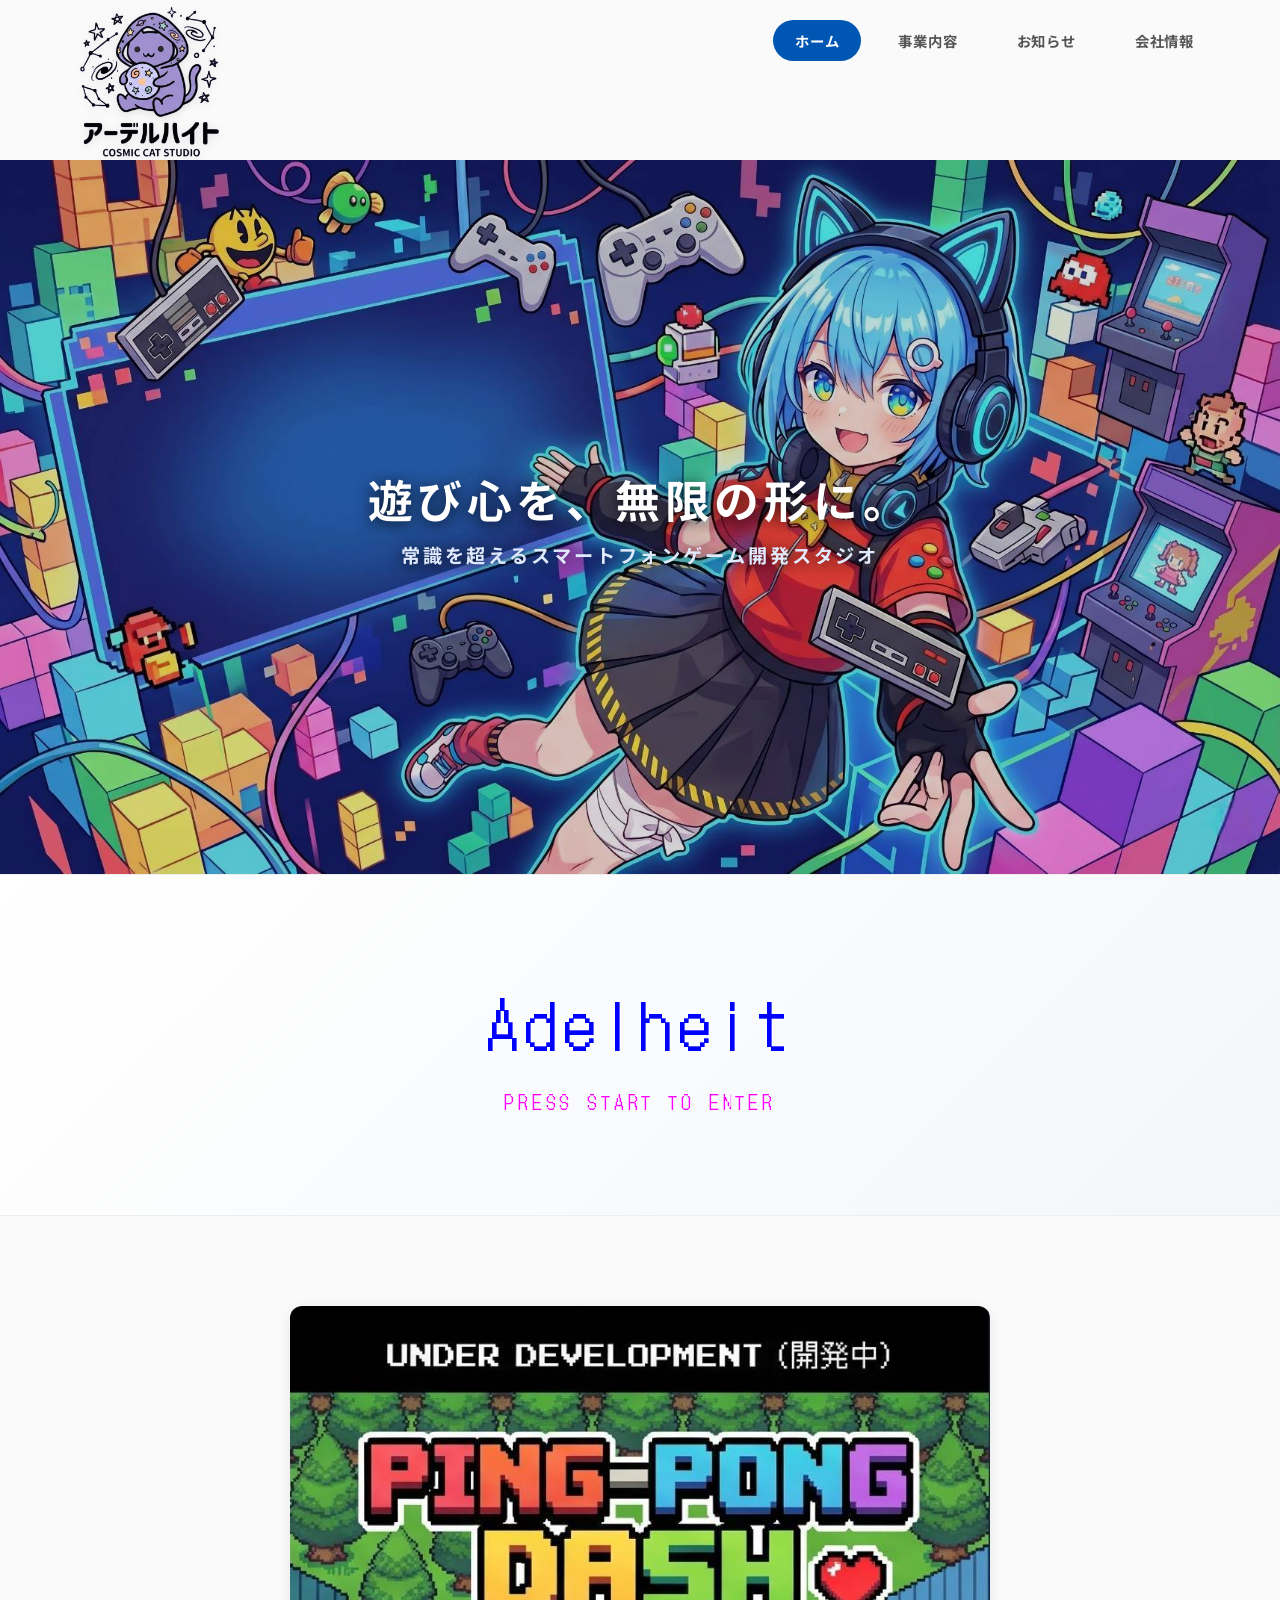
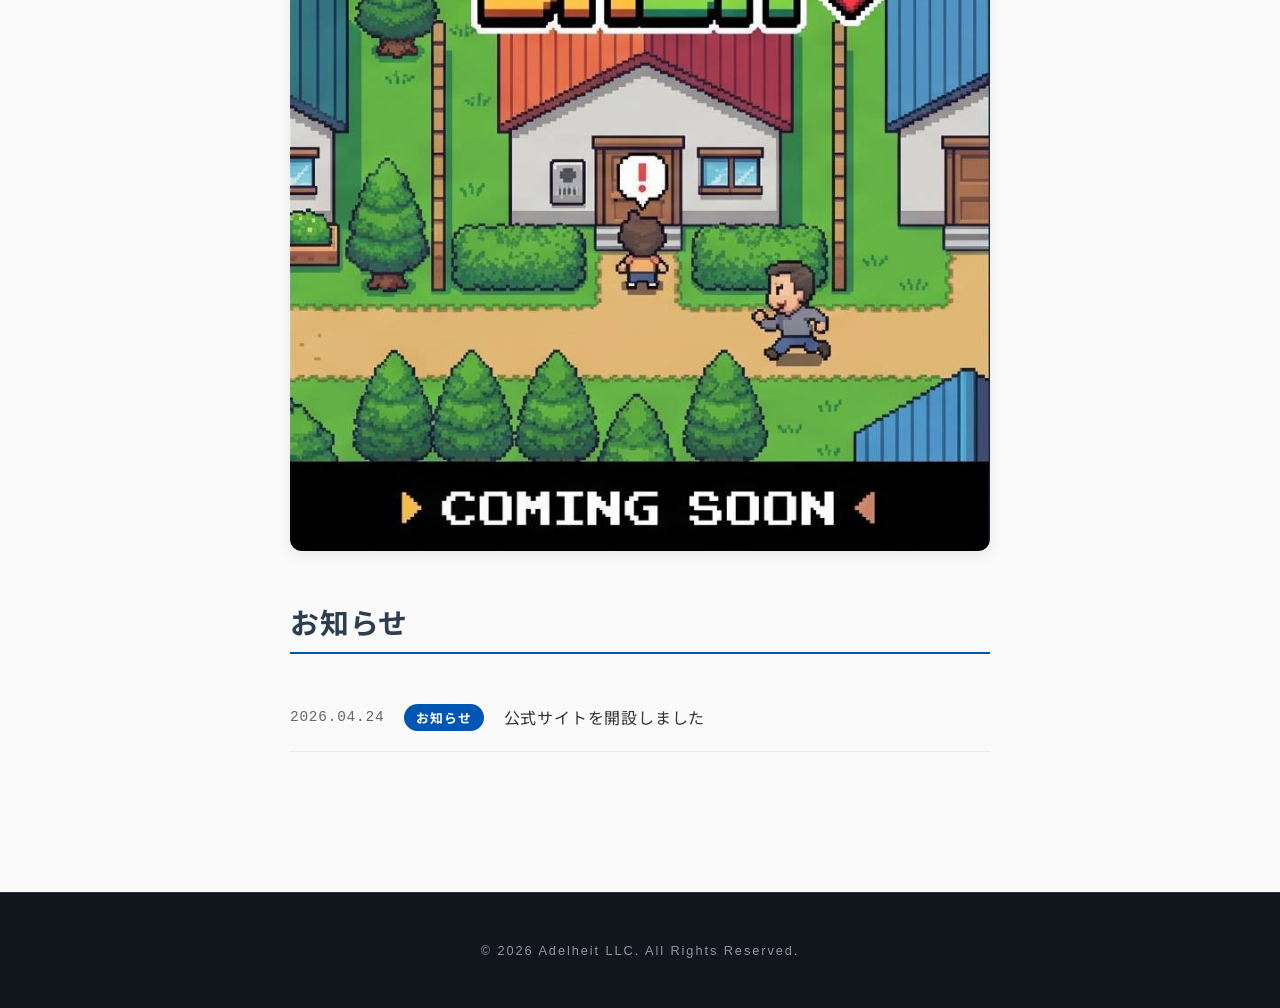
==== index.html @ 9d429d99 "更新日の表示修正とURLの修正" ====
<!DOCTYPE html>
<html lang="ja">
<head>
    <meta charset="UTF-8">
    <meta name="viewport" content="width=device-width, initial-scale=1.0, maximum-scale=1.0, user-scalable=no">
    <title>合同会社アーデルハイト | Adelheit LLC</title>
    <link rel="icon" href="favicon.png">
    <link rel="apple-touch-icon" href="favicon.png">
    <link href="https://fonts.googleapis.com/css2?family=DotGothic16&family=Noto+Sans+JP:wght@400;700&display=swap" rel="stylesheet">
    <link rel="stylesheet" href="style.css">
</head>
<body>
    <header>
        <div class="logo">
            <a href="/">
                <img src="logo.png" alt="合同会社アーデルハイト">
            </a>
        </div>

        <button class="burger-btn" aria-label="メニューを開く">
            <span></span>
            <span></span>
            <span></span>
        </button>

        <ul class="nav-menu">
            <li><a href="/" class="active">ホーム</a></li>
            <li><a href="business.html">事業内容</a></li>
            <li><a href="news.html">お知らせ</a></li>
            <li><a href="company.html">会社情報</a></li>
        </ul>
    </header>

    <div class="main-visual">
        <img src="94571.jpg" alt="アーデルハイト メインビジュアル">

        <div class="catchphrase">
            <h2>遊び心を、無限の形に。</h2>
            <p>常識を超えるスマートフォンゲーム開発スタジオ</p>
        </div>
    </div>

    <div class="pixel-brand-section">
        <div class="pixel-text" data-text="Adelheit">Adelheit</div>
        <div class="pixel-sub">PRESS START TO ENTER</div>
    </div>

    <div class="container">
        <div class="pickup-banner">
            <a href="business.html">
                <img src="94576.jpg" alt="Ping-pong Dash 開発中">
            </a>
        </div>

        <h2 class="section-title">お知らせ</h2>
        <ul class="news-list" data-nosnippet>
            <li>
                <span class="news-date">2026.04.24</span>
                <span class="news-category">お知らせ</span>
                <span class="news-title">公式サイトを開設しました</span>
            </li>
        </ul>
    </div>

    <footer>&copy; 2026 Adelheit LLC. All Rights Reserved.</footer>

    <script src="script.js"></script>
</body>
</html>
---- style.css ----
@import url('https://fonts.googleapis.com/css2?family=DotGothic16&display=swap');
/* ★追加：スマホでの意図しないダブルタップズームを防止 */
a, button, input, select, textarea {
    touch-action: manipulation;
}
/* 全体の基本設定 */
body {
    font-family: 'Noto Sans JP', sans-serif;
    color: #333;
    margin: 0;
    padding: 0;
    background-color: #fafafa;
    animation: fadeIn 0.6s ease-in-out;
    letter-spacing: 0.05em;
    overflow-x: hidden; /* サイドバーメニューがはみ出さないように */

    /* 画面の高さを最低でも100%にする */
    display: flex;
    flex-direction: column;
    min-height: 100vh;
}
@keyframes fadeIn {
    from { opacity: 0; transform: translateY(5px); }
    to { opacity: 1; transform: translateY(0); }
}

/* ヘッダー＆メニュー */
header {
    background-color: #fafafa;
    height: 80px;
    padding: 0 5%;
    /* ★修正2：ここにあった box-shadow: ...; の行を丸ごと削除する！ */
    position: sticky;
    top: 0;
    z-index: 100;
    display: flex;
    justify-content: space-between;
    align-items: center;
}

/* ★修正ポイント！ ロゴを特大サイズにしてはみ出させる */
.logo {
    position: relative;
    height: 100%; /* ヘッダーと同じ高さに */
}
.logo a {
    text-decoration: none;
    display: block;
    height: 100%;
}
.logo img {
    /* ★赤線に合わせて特大サイズに変更！（※もしこれでも小さければ300pxなどに上げてください） */
    width: 170px;
    height: auto;
    display: block;
    position: absolute;
    top: 0px;
    left: 0;
    z-index: 110;
    filter: drop-shadow(0 2px 4px rgba(0,0,0,0.1));
    transition: all 0.23s ease-in-out;
}

/* ★ここを新規追加：スクロールした時のPC版ロゴのスタイル */
header.is-scrolled .logo img {
    width: 80px; /* ヘッダーに綺麗に収まるサイズに縮小 */
}

/* PC用ナビゲーションメニュー */
.nav-menu {
    list-style: none;
    display: flex;
    gap: 15px;
    margin: 0;
    padding: 0;
}
.nav-menu a {
    text-decoration: none;
    color: #555;
    font-weight: bold;
    font-size: 0.9rem;
    padding: 10px 22px;
    border-radius: 25px;
    transition: all 0.3s;
}
.nav-menu a:hover {
    color: #0056b3;
    background-color: #f0f4f8;
}
.nav-menu a.active {
    color: #fff !important;
    background-color: #0056b3;
}

/* PCではハンバーガーボタンを非表示 */
.burger-btn {
    display: none;
}

/* 横幅100%のメインビジュアル */
.main-visual {
    width: 100%;
    /* ★修正ポイント！ 余計な白い帯を削除し、ヘッダーのすぐ下に画像を配置 */
    margin-top: 80px;
    background-color: #000;
    position: relative;
    z-index: 90;
}
.main-visual img {
    width: 100%;
    height: auto;
    display: block;
    opacity: 0.85;
}

/* 画像の上に載るキャッチコピーの設定 */
.catchphrase {
    position: absolute;
    top: 50%;
    left: 50%;
    transform: translate(-50%, -50%);
    text-align: center;
    width: 90%;
    color: #ffffff;
    text-shadow: 0 2px 15px rgba(0,0,0,0.8);
}
.catchphrase h2 {
    font-size: 2.8rem;
    margin: 0 0 10px 0;
    letter-spacing: 0.1em;
    font-weight: 700;
}
.catchphrase p {
    font-size: 1.2rem;
    margin: 0;
    letter-spacing: 0.15em;
    font-weight: bold;
    color: #e0eafc;
}

/* メインコンテンツ枠 */
.container {
    max-width: 900px;
    margin: 0 auto;
    padding: 90px 5% 60px; /* ★上の余白を 0 から 90px に増やして、はみ出したロゴを避ける */
    /* コンテンツエリアを空きスペース分まで伸ばす */
    flex-grow: 1;
}

/* 見出し */
h2.section-title {
    font-size: 1.8rem;
    color: #2c3e50;
    border-bottom: 2px solid #0056b3;
    padding-bottom: 10px;
    margin-bottom: 30px;
}

/* お知らせリスト */
.news-list {
    list-style: none;
    padding: 0;
    margin: 0;
}
.news-list li {
    display: flex;
    align-items: center;
    border-bottom: 1px solid #eaeaea;
    padding: 20px 0;
}
.news-date {
    color: #666;
    margin-right: 20px;
    font-size: 0.9rem;
    font-family: monospace;
}
.news-category {
    background: #0056b3;
    color: #fff;
    font-size: 0.8rem;
    padding: 4px 12px;
    border-radius: 20px;
    margin-right: 20px;
    font-weight: bold;
}
.news-title {
    color: #333;
    text-decoration: none;
    transition: color 0.2s;
}
.news-title:hover {
    color: #0056b3;
}

/* ゲームカード (business.html用) */
.game-card {
    background: #fff;
    border-radius: 8px;
    box-shadow: 0 4px 15px rgba(0,0,0,0.05);
    overflow: hidden;
    margin-bottom: 30px;
}
.game-card-content {
    padding: 30px;
}
.game-card-content h3 {
    font-size: 1.5rem;
    color: #2c3e50;
}
.game-card-content p {
    line-height: 1.6;
    color: #555;
}

/* フッター */
footer {
    background-color: #11151c;
    color: #8a94a5;
    text-align: center;
    padding: 50px 20px;
    font-size: 0.8rem;
    letter-spacing: 0.15em;
    margin-top: 80px;
    border-top: 1px solid #2a3441;
    font-family: 'Helvetica Neue', Arial, sans-serif;
}

/* 会社概要テーブル */
.company-table {
    width: 100%;
    border-collapse: collapse;
    background: #fff;
    border-radius: 8px;
    box-shadow: 0 4px 15px rgba(0,0,0,0.05);
}
.company-table th, .company-table td {
    padding: 20px;
    border-bottom: 1px solid #eee;
    text-align: left;
}
.company-table th {
    width: 30%;
    background-color: #f8fafc;
    color: #4a5568;
    font-weight: bold;
}

/* -------------------------------------------------- */
/* ★トップページ：ゲームピックアップバナー */
/* -------------------------------------------------- */
.pickup-banner {
    max-width: 700px; /* ★最大幅を600pxに制限（お好みで400px〜700px程度で調整してください） */
    margin: 0 auto 50px; /* ★左右中央寄せにし、下にお知らせとの間隔を空ける */
    border-radius: 12px;
    overflow: hidden;
    box-shadow: 0 4px 15px rgba(0,0,0,0.08);
    transition: transform 0.3s ease, box-shadow 0.3s ease;
}

/* マウスを乗せると少しフワッと浮き上がるアクション */
.pickup-banner:hover {
    transform: translateY(-5px);
    box-shadow: 0 8px 25px rgba(0,0,0,0.15);
}

.pickup-banner img {
    width: 100%; /* 横幅いっぱいに広げる */
    height: auto;
    display: block;
}

/* --- 【全画面共通】ドットアニメーションと背景の動き --- */

.pixel-brand-section {
    /* 背景がゆっくり変わるアニメーションを全体に適用 */
    background: linear-gradient(135deg, #ffffff, #f0f4f8, #e6e6fa, #f0f4f8);
    background-size: 400% 400%;
    animation: gradient-bg 15s ease infinite;

    padding: 100px 20px;
    text-align: center;
    overflow: hidden;
    border-top: 1px solid #eee;
    border-bottom: 1px solid #eee;
}

.pixel-text {
    display: inline-block;
    font-family: 'DotGothic16', sans-serif;
    font-size: 4rem; /* PCでのサイズ */
    color: #0000ff; /* 原色の青 */
    position: relative;
    letter-spacing: 0.1em;
    white-space: nowrap;
    overflow: hidden;
    width: 0;
    /* steps(8) で Adelheit をカクカク出す */
    animation:
        typing-adel 1.5s steps(8, end) forwards,
        glitch-vivid 1.5s step-end;
}

.pixel-sub {
    font-family: 'DotGothic16', sans-serif;
    color: #ff00ff; /* 原色のマゼンタ */
    margin-top: 15px;
    font-size: 1.2rem;
    letter-spacing: 0.2em;
    opacity: 0;
    animation: fadeIn-vivid 0.3s ease forwards 1.8s;
}

/* --- アニメーション共通定義 --- */
@keyframes gradient-bg {
    0% { background-position: 0% 50%; }
    50% { background-position: 100% 50%; }
    100% { background-position: 0% 50%; }
}
@keyframes typing-adel {
    from { width: 0 }
    to { width: 100% }
}
@keyframes glitch-vivid {
    0%, 100% { text-shadow: none; transform: translate(0); }
    20% { text-shadow: 4px 0 #ff0000, -4px 0 #00ff00; transform: translate(3px, -2px); }
    40% { text-shadow: -4px 0 #ff0000, 4px 0 #00ff00; transform: translate(-3px, 2px); }
}
@keyframes fadeIn-vivid {
    to { opacity: 1; }
}

/* -------------------------------------------------- */
/* ★スマホ・タブレット用のサイズ調整 (767px以下) */
/* -------------------------------------------------- */
@media (max-width: 767px) {
    header {
        height: 60px;
        padding: 0 3%;
    }

    .logo {
        position: relative;
        height: 100%;
    }
    .logo img {
        width: 120px; /* スマホ版も少し大きく */
        height: auto;
        position: absolute;
        top: 0px;
        left: 0;
    }

    /* ★ここを新規追加：スマホでスクロールした時のロゴのスタイル */
    header.is-scrolled .logo img {
        width: 63px; /* スマホの細いヘッダーに収まるサイズに縮小 */
    }

    .burger-btn {
        display: block;
        position: relative;
        z-index: 130;
        width: 30px;
        height: 24px;
        background: none;
        border: none;
        cursor: pointer;
        padding: 0;
    }
    .burger-btn span {
        display: block;
        position: absolute;
        width: 100%;
        height: 2px;
        background-color: #333;
        border-radius: 2px;
        transition: all 0.3s ease-in-out;
    }
    .burger-btn span:nth-child(1) { top: 0; }
    .burger-btn span:nth-child(2) { top: 11px; }
    .burger-btn span:nth-child(3) { bottom: 0; }

    .burger-btn.is-open span:nth-child(1) {
        transform: translateY(11px) rotate(45deg);
    }
    .burger-btn.is-open span:nth-child(2) {
        opacity: 0;
    }
    .burger-btn.is-open span:nth-child(3) {
        transform: translateY(-11px) rotate(-45deg);
    }

    /* ②スマホ用ナビゲーションメニュー (白のドロップダウンボックス形式) */
    .nav-menu {
        display: none; /* 初期状態は非表示 */
        flex-direction: column;
        position: absolute; /* ヘッダーを基準に絶対配置 */
        top: 65px; /* ヘッダーの下に少し間をあける */
        right: 5%; /* 右端から少し離す */
        width: 200px; /* 白いボックスの横幅 */
        background-color: #fff; /* 白地 */
        z-index: 120;
        box-shadow: 0 4px 15px rgba(0,0,0,0.15); /* ふわっとした影 */
        border-radius: 8px; /* 角丸 */
        padding: 10px 0;
        gap: 0;
    }

    /* ハンバーガーボタンが押されて is-open が付いた時 */
    .nav-menu.is-open {
        display: flex;
    }

    .nav-menu li {
        width: 100%;
        text-align: left; /* 中央寄せではなく左寄せに */
        border-bottom: none; /* 区切り線を消す */
    }

    .nav-menu a {
        display: block;
        width: 100%;
        color: #0056b3; /* しろもふファクトリー風の青色テキスト */
        font-weight: bold;
        font-size: 0.95rem; /* 少し小さめに */
        padding: 12px 25px; /* 上下左右の余白 */
        border-radius: 0;
        background: none;
    }

    .nav-menu a:hover {
        color: #004494;
        background-color: #f8fafc;
    }

    /* 選択されているメニューのハイライト（青文字+薄い青背景） */
    .nav-menu a.active {
        color: #0056b3 !important;
        background-color: #f0f4f8; /* 控えめな背景色にして箱に馴染ませる */
    }

    /* ボックス型メニューなので、背景のスクロールは止めない */
    body.is-open {
        overflow: auto;
    }

    body.is-open {
        overflow: hidden;
    }

    .main-visual {
        margin-top: 60px; /* スマホ版も白い帯を削除 */
    }

    /* お知らせリストのスマホレイアウト (縦積み) */
    .news-list li {
        flex-direction: column;
        align-items: flex-start;
        padding: 15px 0;
    }
    .news-date {
        margin-right: 0;
        margin-bottom: 5px;
        font-size: 0.8rem;
    }
    .news-category {
        margin-right: 0;
        margin-bottom: 10px;
        font-size: 0.75rem;
        padding: 3px 10px;
    }
    .news-title {
        font-size: 0.95rem;
        line-height: 1.5;
    }

    .catchphrase h2 {
        font-size: 1.5rem;
        margin-bottom: 5px;
    }
    .catchphrase p {
        font-size: 0.8rem;
    }
/* --- 【背景変化・静止ドットロゴ版】 --- */

.pixel-brand-section {
    /* 背景がゆっくり変わるアニメーション */
    background: linear-gradient(135deg, #ffffff, #f0f4f8, #e6e6fa, #f0f4f8);
    background-size: 400% 400%;
    animation: gradient-bg 15s ease infinite;

    padding: 100px 20px;
    text-align: center;
    overflow: hidden;
}

.pixel-text {
    display: inline-block;
    font-family: 'DotGothic16', sans-serif;
    font-size: 4rem;
    color: #0000ff; /* 原色の青 */
    position: relative;
    letter-spacing: 0.1em;
    white-space: nowrap;
    overflow: hidden;
    width: 0;
    /* steps(8) でカクカク打ち出し。タイピング中だけグリッチを混ぜる */
    animation:
        typing-adel 1.5s steps(8, end) forwards,
        glitch-vivid 1.5s step-end; /* タイピングと同じ時間だけ揺らす */
}

.pixel-sub {
    font-family: 'DotGothic16', sans-serif;
    color: #ff00ff; /* 原色のマゼンタ */
    margin-top: 15px;
    font-size: 1rem;
    letter-spacing: 0.2em;
    opacity: 0;
    animation: fadeIn-vivid 0.3s ease forwards 1.8s;
}

/* --- アニメーションの定義 --- */

/* 背景がゆっくり動く動き */
@keyframes gradient-bg {
    0% { background-position: 0% 50%; }
    50% { background-position: 100% 50%; }
    100% { background-position: 0% 50%; }
}

/* 8文字タイピング */
@keyframes typing-adel {
    from { width: 0 }
    to { width: 100% }
}

/* タイピング中のみ発生するノイズ（1.5秒で止まるように設定） */
@keyframes glitch-vivid {
    0%, 100% { text-shadow: none; transform: translate(0); }
    20% { text-shadow: 4px 0 #ff0000, -4px 0 #00ff00; transform: translate(3px, -2px); }
    40% { text-shadow: -4px 0 #ff0000, 4px 0 #00ff00; transform: translate(-3px, 2px); }
    60% { text-shadow: 4px 0 #ff0000, -4px 0 #00ff00; transform: translate(2px, -1px); }
}

@keyframes fadeIn-vivid {
    to { opacity: 1; }
}

/* スマホ用調整 */
@media (max-width: 767px) {
    .pixel-text {
        font-size: 2.2rem;
    }
}
}
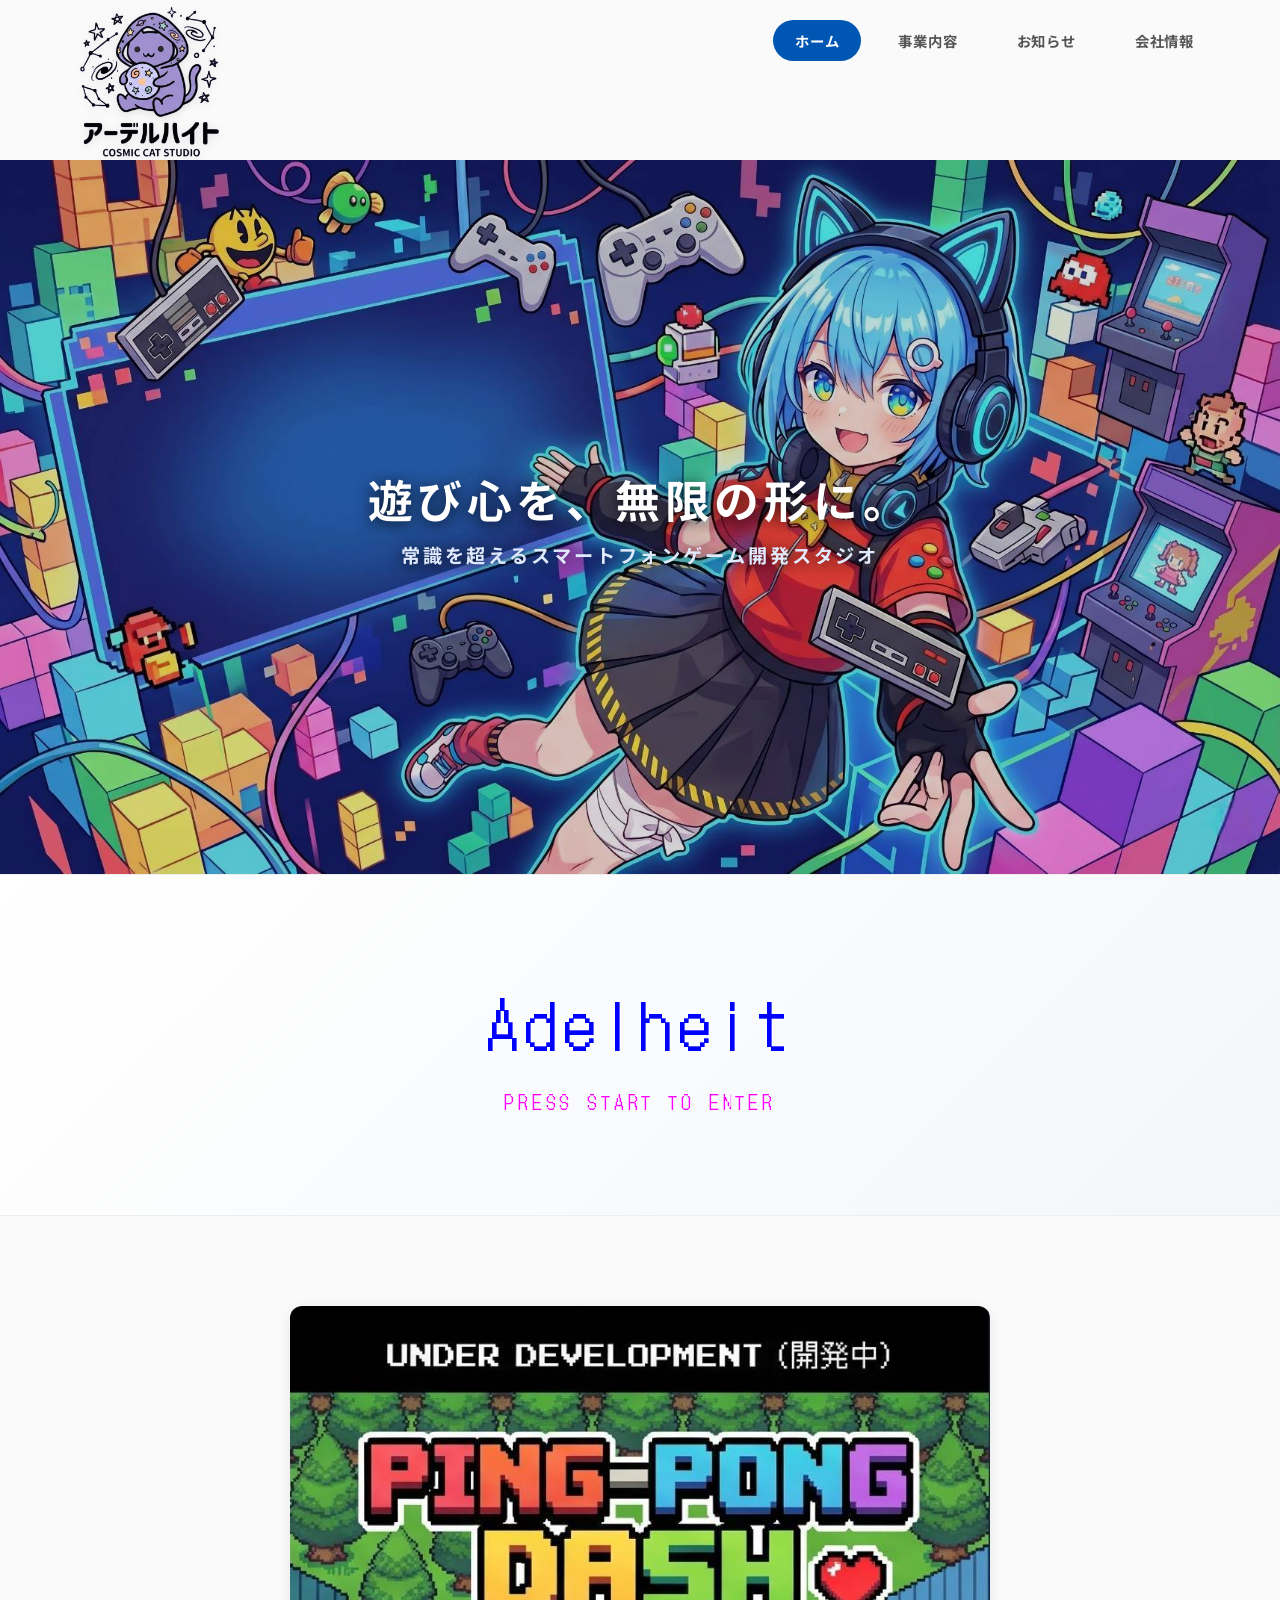
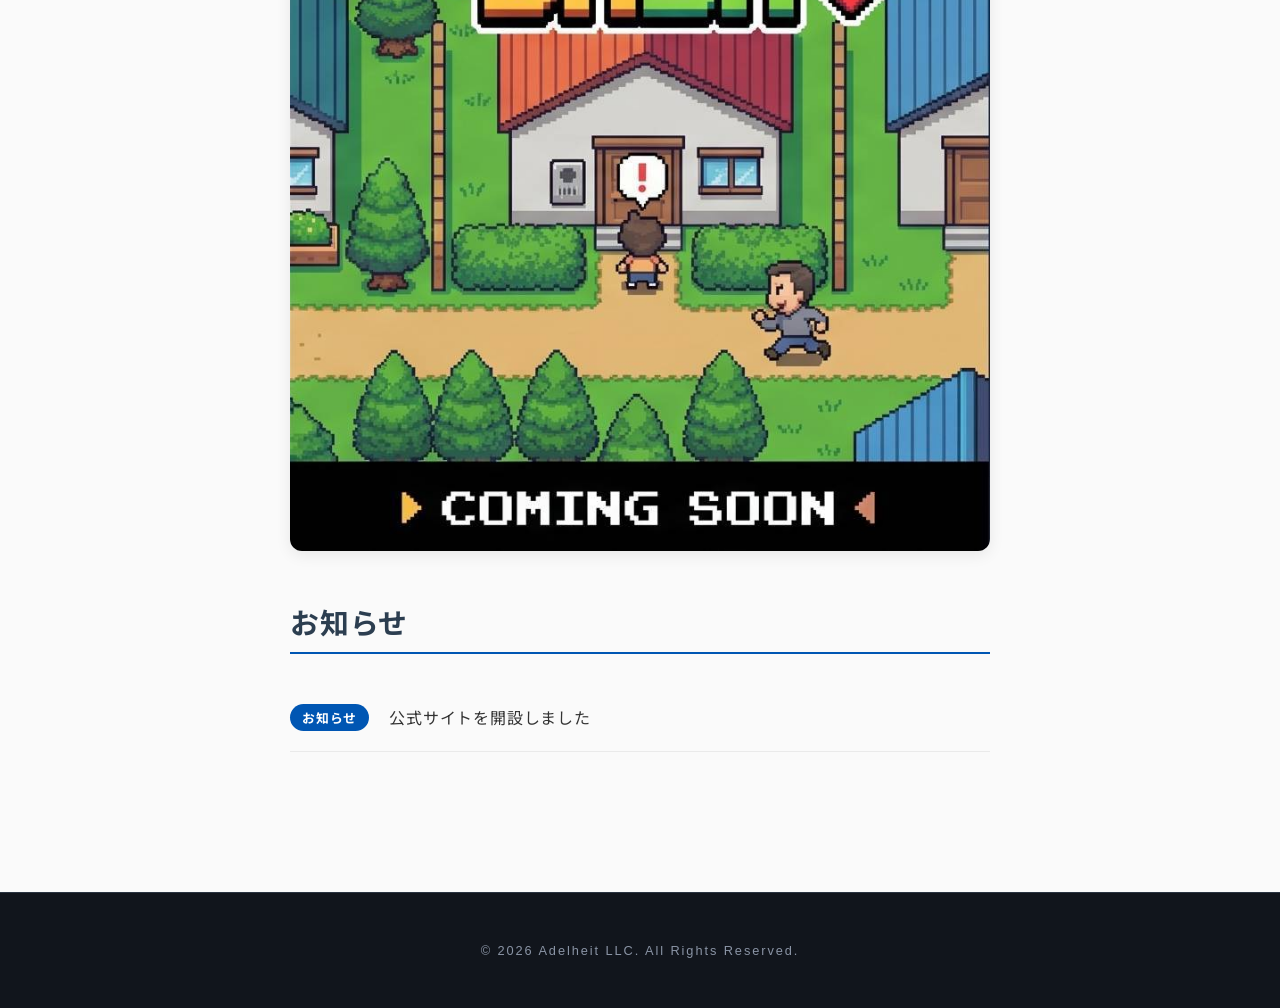
==== commit 9a6cc961: "トップページのお知らせから日付を削除（検索結果に日付が出ないようにする）" ====
--- a/index.html
+++ b/index.html
@@ -8,6 +8,14 @@
     <link rel="apple-touch-icon" href="favicon.png">
     <link href="https://fonts.googleapis.com/css2?family=DotGothic16&family=Noto+Sans+JP:wght@400;700&display=swap" rel="stylesheet">
     <link rel="stylesheet" href="style.css">
+    <!-- Google tag (gtag.js) -->
+    <script async src="https://www.googletagmanager.com/gtag/js?id=G-EWGNFN9YBJ"></script>
+    <script>
+    window.dataLayer = window.dataLayer || [];
+    function gtag(){dataLayer.push(arguments);}
+    gtag('js', new Date());
+    gtag('config', 'G-EWGNFN9YBJ');
+    </script>
 </head>
 <body>
     <header>
@@ -55,7 +63,6 @@
         <h2 class="section-title">お知らせ</h2>
         <ul class="news-list" data-nosnippet>
             <li>
-                <span class="news-date">2026.04.24</span>
                 <span class="news-category">お知らせ</span>
                 <span class="news-title">公式サイトを開設しました</span>
             </li>
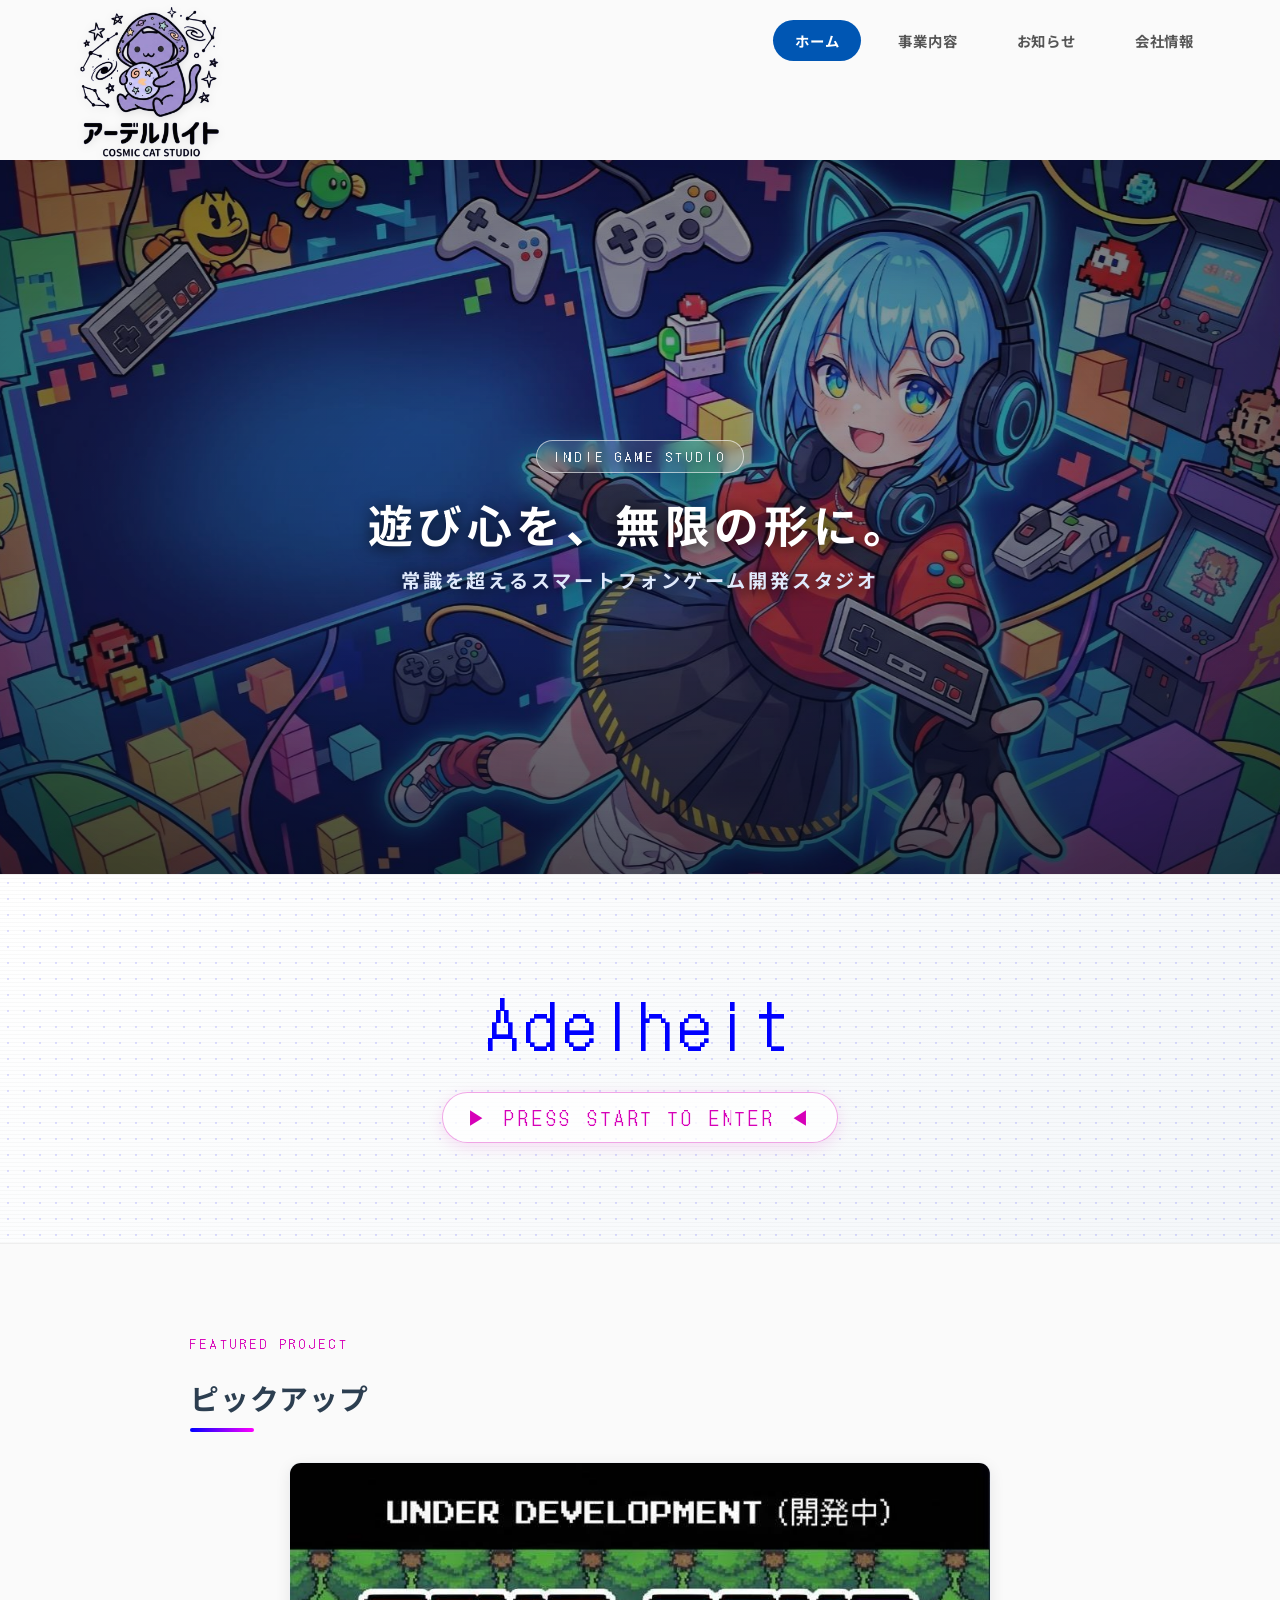
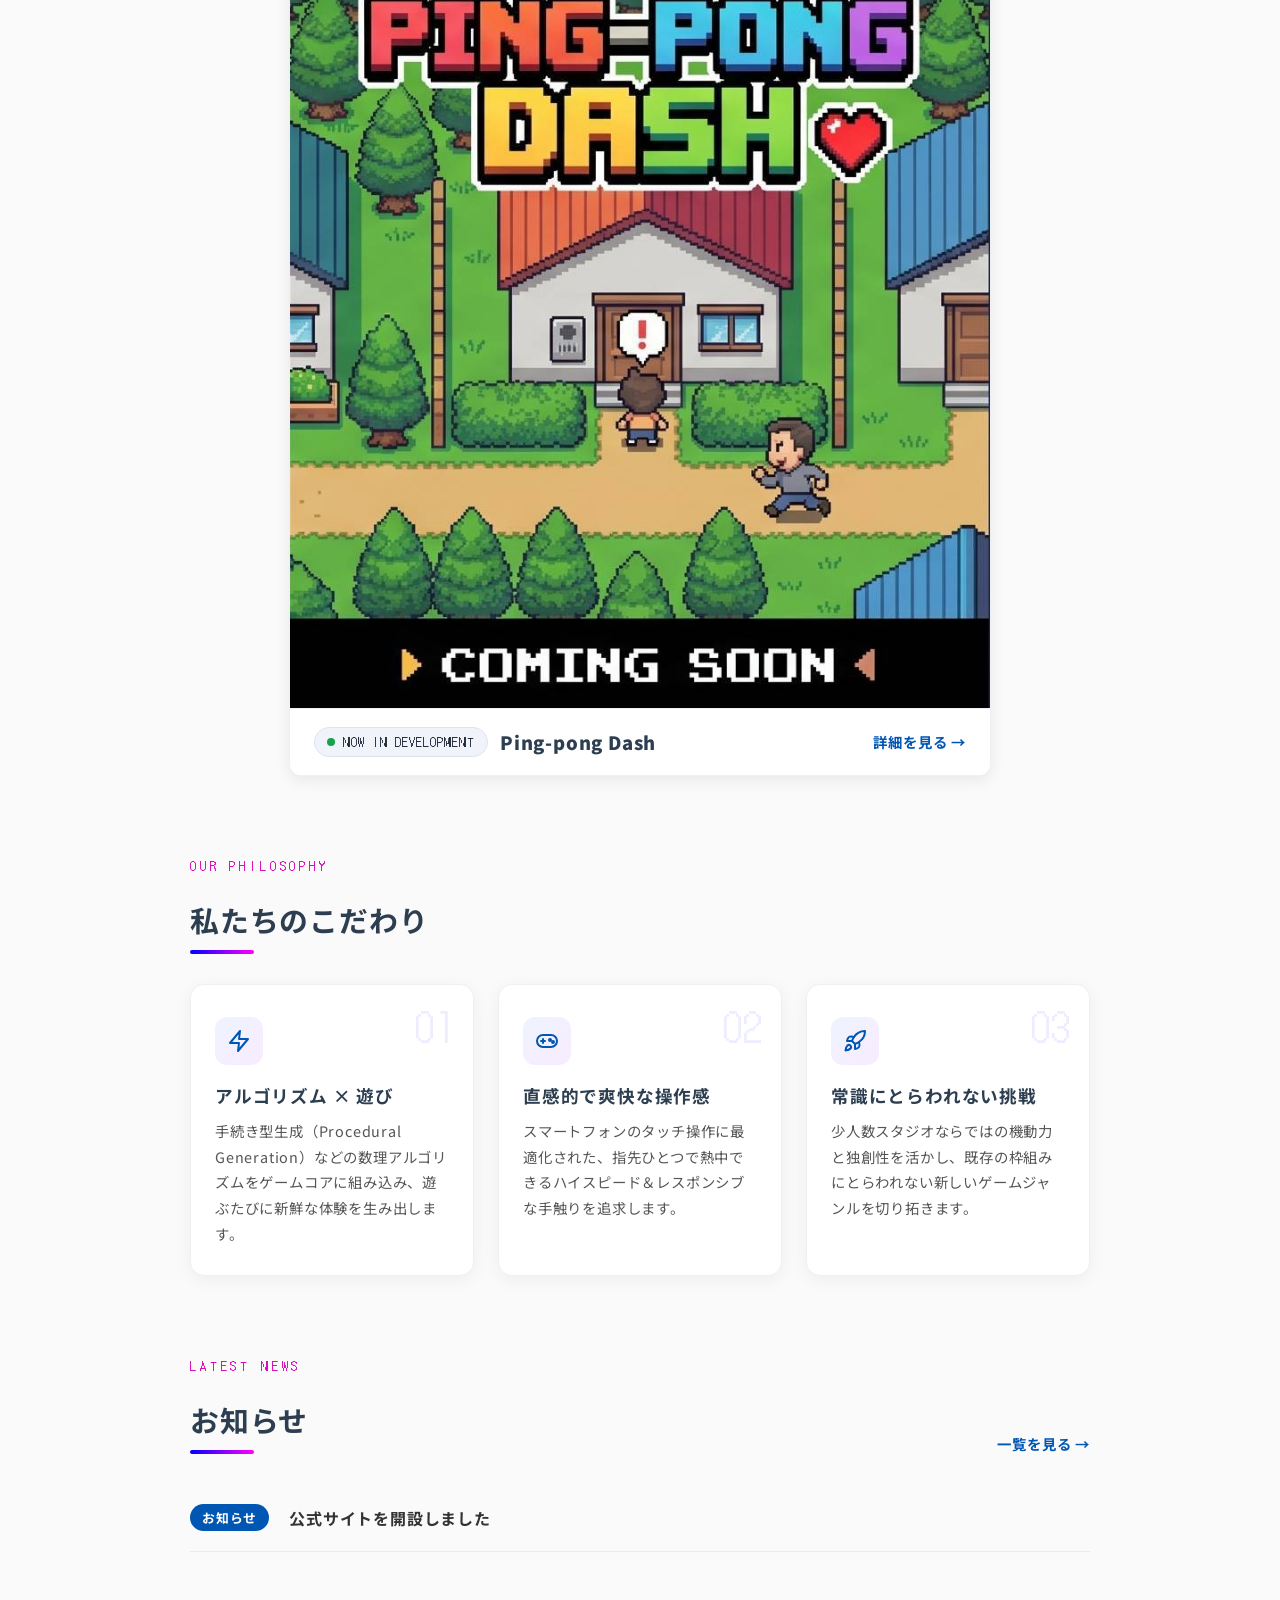
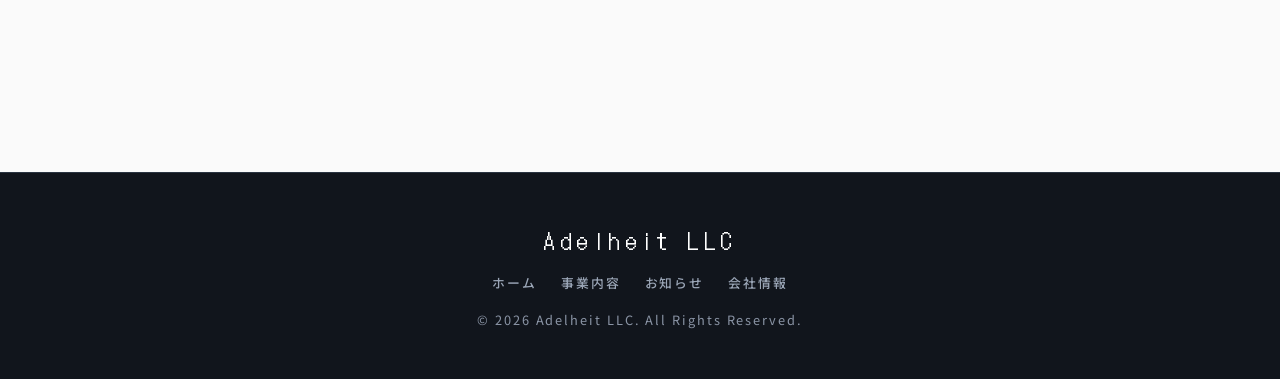
==== commit 84d17ee2: "サイト全体のデザイン・アニメーションのリッチ化とOGP設定" ====
--- a/index.html
+++ b/index.html
@@ -4,9 +4,16 @@
     <meta charset="UTF-8">
     <meta name="viewport" content="width=device-width, initial-scale=1.0, maximum-scale=1.0, user-scalable=no">
     <title>合同会社アーデルハイト | Adelheit LLC</title>
+    <meta name="description" content="遊び心を、無限の形に。合同会社アーデルハイト（Adelheit LLC）は、常識を超えるスマートフォンゲームを開発するインディーゲームスタジオです。">
+    <meta property="og:title" content="合同会社アーデルハイト | Adelheit LLC">
+    <meta property="og:description" content="遊び心を、無限の形に。常識を超えるスマートフォンゲーム開発スタジオ Adelheit LLC 公式サイト。">
+    <meta property="og:type" content="website">
+    <meta property="og:url" content="https://adelheit-studio.com/">
+    <meta property="og:image" content="https://adelheit-studio.com/94571.jpg">
+    <meta name="twitter:card" content="summary_large_image">
     <link rel="icon" href="favicon.png">
     <link rel="apple-touch-icon" href="favicon.png">
-    <link href="https://fonts.googleapis.com/css2?family=DotGothic16&family=Noto+Sans+JP:wght@400;700&display=swap" rel="stylesheet">
+    <link href="https://fonts.googleapis.com/css2?family=DotGothic16&family=Noto+Sans+JP:wght@400;700;900&display=swap" rel="stylesheet">
     <link rel="stylesheet" href="style.css">
     <!-- Google tag (gtag.js) -->
     <script async src="https://www.googletagmanager.com/gtag/js?id=G-EWGNFN9YBJ"></script>
@@ -41,35 +48,121 @@
 
     <div class="main-visual">
         <img src="94571.jpg" alt="アーデルハイト メインビジュアル">
+        <div class="main-visual-overlay"></div>
 
         <div class="catchphrase">
+            <span class="catchphrase-badge">INDIE GAME STUDIO</span>
             <h2>遊び心を、無限の形に。</h2>
             <p>常識を超えるスマートフォンゲーム開発スタジオ</p>
         </div>
     </div>
 
     <div class="pixel-brand-section">
-        <div class="pixel-text" data-text="Adelheit">Adelheit</div>
-        <div class="pixel-sub">PRESS START TO ENTER</div>
+        <div class="pixel-grid-overlay"></div>
+        <div class="pixel-content">
+            <div class="pixel-text" data-text="Adelheit">Adelheit</div>
+            <div>
+                <a href="#main-content" class="pixel-sub">▶ PRESS START TO ENTER ◀</a>
+            </div>
+        </div>
     </div>
 
-    <div class="container">
-        <div class="pickup-banner">
-            <a href="business.html">
-                <img src="94576.jpg" alt="Ping-pong Dash 開発中">
-            </a>
-        </div>
+    <div class="container" id="main-content">
+        <section class="section-block reveal">
+            <div class="section-header">
+                <span class="section-en">FEATURED PROJECT</span>
+                <h2 class="section-title">ピックアップ</h2>
+            </div>
+            <div class="pickup-banner">
+                <a href="business.html">
+                    <div class="pickup-image-wrap">
+                        <img src="94576.jpg" alt="Ping-pong Dash 開発中">
+                    </div>
+                    <div class="pickup-caption">
+                        <div class="pickup-caption-left">
+                            <span class="status-pill"><span class="pulse-dot"></span>NOW IN DEVELOPMENT</span>
+                            <span class="pickup-game-name">Ping-pong Dash</span>
+                        </div>
+                        <span class="pickup-more">詳細を見る →</span>
+                    </div>
+                </a>
+            </div>
+        </section>
 
-        <h2 class="section-title">お知らせ</h2>
-        <ul class="news-list" data-nosnippet>
-            <li>
-                <span class="news-category">お知らせ</span>
-                <span class="news-title">公式サイトを開設しました</span>
-            </li>
-        </ul>
+        <section class="section-block reveal">
+            <div class="section-header">
+                <span class="section-en">OUR PHILOSOPHY</span>
+                <h2 class="section-title">私たちのこだわり</h2>
+            </div>
+            <div class="feature-grid">
+                <div class="feature-card reveal">
+                    <div class="feature-num">01</div>
+                    <div class="feature-icon" aria-hidden="true">
+                        <svg viewBox="0 0 24 24" fill="none" stroke="currentColor" stroke-width="2" stroke-linecap="round" stroke-linejoin="round">
+                            <polygon points="13 2 3 14 12 14 11 22 21 10 12 10 13 2"></polygon>
+                        </svg>
+                    </div>
+                    <h3>アルゴリズム × 遊び</h3>
+                    <p>手続き型生成（Procedural Generation）などの数理アルゴリズムをゲームコアに組み込み、遊ぶたびに新鮮な体験を生み出します。</p>
+                </div>
+                <div class="feature-card reveal">
+                    <div class="feature-num">02</div>
+                    <div class="feature-icon" aria-hidden="true">
+                        <svg viewBox="0 0 24 24" fill="none" stroke="currentColor" stroke-width="2" stroke-linecap="round" stroke-linejoin="round">
+                            <rect x="2" y="6" width="20" height="12" rx="6"></rect>
+                            <path d="M6 12h4M8 10v4"></path>
+                            <circle cx="15" cy="11" r="1" fill="currentColor"></circle>
+                            <circle cx="18" cy="13" r="1" fill="currentColor"></circle>
+                        </svg>
+                    </div>
+                    <h3>直感的で爽快な操作感</h3>
+                    <p>スマートフォンのタッチ操作に最適化された、指先ひとつで熱中できるハイスピード＆レスポンシブな手触りを追求します。</p>
+                </div>
+                <div class="feature-card reveal">
+                    <div class="feature-num">03</div>
+                    <div class="feature-icon" aria-hidden="true">
+                        <svg viewBox="0 0 24 24" fill="none" stroke="currentColor" stroke-width="2" stroke-linecap="round" stroke-linejoin="round">
+                            <path d="M4.5 16.5c-1.5 1.26-2 5-2 5s3.74-.5 5-2c.71-.84.7-2.13-.09-2.91a2.18 2.18 0 0 0-2.91-.09z"></path>
+                            <path d="m12 15-3-3a22 22 0 0 1 2-3.95A12.88 12.88 0 0 1 22 2c0 2.72-.78 7.5-6 11a22.35 22.35 0 0 1-4 2z"></path>
+                            <path d="M9 12H4s.55-3.03 2-4c1.62-1.08 5 0 5 0"></path>
+                            <path d="M12 15v5s3.03-.55 4-2c1.08-1.62 0-5 0-5"></path>
+                        </svg>
+                    </div>
+                    <h3>常識にとらわれない挑戦</h3>
+                    <p>少人数スタジオならではの機動力と独創性を活かし、既存の枠組みにとらわれない新しいゲームジャンルを切り拓きます。</p>
+                </div>
+            </div>
+        </section>
+
+        <section class="section-block reveal">
+            <div class="section-header-row">
+                <div class="section-header">
+                    <span class="section-en">LATEST NEWS</span>
+                    <h2 class="section-title">お知らせ</h2>
+                </div>
+                <a href="news.html" class="view-all-link">一覧を見る →</a>
+            </div>
+            <ul class="news-list" data-nosnippet>
+                <li>
+                    <span class="news-category">お知らせ</span>
+                    <a href="news.html" class="news-title">公式サイトを開設しました</a>
+                </li>
+            </ul>
+        </section>
     </div>
 
-    <footer>&copy; 2026 Adelheit LLC. All Rights Reserved.</footer>
+    <footer>
+        <div class="footer-inner">
+            <div class="footer-brand">Adelheit LLC</div>
+            <ul class="footer-nav">
+                <li><a href="/">ホーム</a></li>
+                <li><a href="business.html">事業内容</a></li>
+                <li><a href="news.html">お知らせ</a></li>
+                <li><a href="company.html">会社情報</a></li>
+            </ul>
+            <div class="footer-copy">&copy; 2026 Adelheit LLC. All Rights Reserved.</div>
+        </div>
+    </footer>
 
     <script src="script.js"></script>
 </body>
--- a/style.css
+++ b/style.css
@@ -480,76 +480,550 @@
     .catchphrase p {
         font-size: 0.8rem;
     }
-/* --- 【背景変化・静止ドットロゴ版】 --- */
-
-.pixel-brand-section {
-    /* 背景がゆっくり変わるアニメーション */
-    background: linear-gradient(135deg, #ffffff, #f0f4f8, #e6e6fa, #f0f4f8);
-    background-size: 400% 400%;
-    animation: gradient-bg 15s ease infinite;
-
-    padding: 100px 20px;
-    text-align: center;
-    overflow: hidden;
-}
-
-.pixel-text {
-    display: inline-block;
-    font-family: 'DotGothic16', sans-serif;
-    font-size: 4rem;
-    color: #0000ff; /* 原色の青 */
-    position: relative;
-    letter-spacing: 0.1em;
-    white-space: nowrap;
-    overflow: hidden;
-    width: 0;
-    /* steps(8) でカクカク打ち出し。タイピング中だけグリッチを混ぜる */
-    animation:
-        typing-adel 1.5s steps(8, end) forwards,
-        glitch-vivid 1.5s step-end; /* タイピングと同じ時間だけ揺らす */
-}
-
-.pixel-sub {
-    font-family: 'DotGothic16', sans-serif;
-    color: #ff00ff; /* 原色のマゼンタ */
-    margin-top: 15px;
-    font-size: 1rem;
-    letter-spacing: 0.2em;
-    opacity: 0;
-    animation: fadeIn-vivid 0.3s ease forwards 1.8s;
-}
-
-/* --- アニメーションの定義 --- */
-
-/* 背景がゆっくり動く動き */
-@keyframes gradient-bg {
-    0% { background-position: 0% 50%; }
-    50% { background-position: 100% 50%; }
-    100% { background-position: 0% 50%; }
-}
-
-/* 8文字タイピング */
-@keyframes typing-adel {
-    from { width: 0 }
-    to { width: 100% }
-}
-
-/* タイピング中のみ発生するノイズ（1.5秒で止まるように設定） */
-@keyframes glitch-vivid {
-    0%, 100% { text-shadow: none; transform: translate(0); }
-    20% { text-shadow: 4px 0 #ff0000, -4px 0 #00ff00; transform: translate(3px, -2px); }
-    40% { text-shadow: -4px 0 #ff0000, 4px 0 #00ff00; transform: translate(-3px, 2px); }
-    60% { text-shadow: 4px 0 #ff0000, -4px 0 #00ff00; transform: translate(2px, -1px); }
-}
-
-@keyframes fadeIn-vivid {
-    to { opacity: 1; }
-}
-
-/* スマホ用調整 */
-@media (max-width: 767px) {
     .pixel-text {
         font-size: 2.2rem;
     }
-}
-}
+    .pixel-sub {
+        font-size: 1rem;
+    }
+}
+
+/* ================================================== */
+/* ★リッチ化対応（2026-11） */
+/* ================================================== */
+
+html {
+    scroll-behavior: smooth;
+}
+
+/* --- ① ヘッダーのすりガラス化 --- */
+header {
+    transition: background-color 0.3s ease, box-shadow 0.3s ease, backdrop-filter 0.3s ease;
+}
+header.is-scrolled {
+    background-color: rgba(250, 250, 250, 0.78);
+    -webkit-backdrop-filter: blur(12px) saturate(160%);
+    backdrop-filter: blur(12px) saturate(160%);
+    box-shadow: 0 4px 20px rgba(17, 21, 28, 0.06);
+}
+
+/* --- ② メインビジュアル：ゆっくりズーム ＋ グラデーション --- */
+.main-visual {
+    overflow: hidden;
+}
+.main-visual img {
+    animation: ken-burns 14s ease-out forwards;
+    transform-origin: 50% 40%;
+}
+.main-visual-overlay {
+    position: absolute;
+    inset: 0;
+    background:
+        radial-gradient(ellipse at center, rgba(0, 0, 0, 0) 30%, rgba(0, 0, 0, 0.45) 100%),
+        linear-gradient(180deg, rgba(10, 20, 50, 0.15) 0%, rgba(10, 20, 50, 0.55) 100%);
+    pointer-events: none;
+}
+.catchphrase {
+    z-index: 2;
+}
+.catchphrase h2,
+.catchphrase p,
+.catchphrase-badge {
+    opacity: 0;
+    animation: rise-in 1s cubic-bezier(0.22, 1, 0.36, 1) forwards;
+}
+.catchphrase-badge {
+    display: inline-block;
+    font-family: 'DotGothic16', sans-serif;
+    font-size: 0.8rem;
+    letter-spacing: 0.3em;
+    color: #fff;
+    padding: 6px 16px;
+    margin-bottom: 18px;
+    border: 1px solid rgba(255, 255, 255, 0.6);
+    border-radius: 999px;
+    background: rgba(255, 255, 255, 0.12);
+    -webkit-backdrop-filter: blur(4px);
+    backdrop-filter: blur(4px);
+    animation-delay: 0.2s;
+}
+.catchphrase h2 {
+    animation-delay: 0.45s;
+}
+.catchphrase p {
+    animation-delay: 0.7s;
+}
+
+@keyframes ken-burns {
+    from { transform: scale(1); }
+    to   { transform: scale(1.07); }
+}
+@keyframes rise-in {
+    from { opacity: 0; transform: translateY(16px); }
+    to   { opacity: 1; transform: translateY(0); }
+}
+
+/* --- ③ ドット絵セクション：グリッド＋走査線＋点滅ボタン --- */
+.pixel-brand-section {
+    position: relative;
+}
+.pixel-grid-overlay {
+    position: absolute;
+    inset: 0;
+    pointer-events: none;
+    background-image:
+        radial-gradient(rgba(0, 0, 255, 0.12) 1px, transparent 1px),
+        repeating-linear-gradient(0deg, rgba(0, 0, 0, 0.025) 0px, rgba(0, 0, 0, 0.025) 1px, transparent 1px, transparent 4px);
+    background-size: 16px 16px, 100% 4px;
+}
+.pixel-content {
+    position: relative;
+    z-index: 1;
+}
+a.pixel-sub {
+    display: inline-block;
+    text-decoration: none;
+    margin-top: 20px;
+    padding: 10px 24px;
+    border-radius: 999px;
+    color: #d600b8;
+    background: rgba(255, 255, 255, 0.75);
+    border: 1px solid rgba(214, 0, 184, 0.35);
+    box-shadow: 0 4px 16px rgba(214, 0, 184, 0.12);
+    cursor: pointer;
+    transition: transform 0.2s ease, background-color 0.2s ease, color 0.2s ease, border-color 0.2s ease;
+    animation:
+        fadeIn-vivid 0.3s ease forwards 1.8s,
+        blink-start 1.6s ease-in-out infinite 2.2s;
+}
+a.pixel-sub:hover {
+    color: #ffffff;
+    background: linear-gradient(90deg, #0000ff, #d600b8);
+    border-color: transparent;
+    transform: translateY(-2px);
+    animation: none;
+    opacity: 1;
+}
+@keyframes blink-start {
+    0%, 100% { opacity: 1; }
+    50%      { opacity: 0.45; }
+}
+/* グリッチを少し長めに */
+@keyframes glitch-vivid {
+    0%, 100% { text-shadow: none; transform: translate(0); }
+    20% { text-shadow: 4px 0 #ff0000, -4px 0 #00ff00; transform: translate(3px, -2px); }
+    40% { text-shadow: -4px 0 #ff0000, 4px 0 #00ff00; transform: translate(-3px, 2px); }
+    60% { text-shadow: 4px 0 #ff0000, -4px 0 #00ff00; transform: translate(2px, -1px); }
+}
+
+/* --- ④ Scroll Reveal --- */
+.reveal {
+    opacity: 0;
+    transform: translateY(28px);
+    transition: opacity 0.8s cubic-bezier(0.22, 1, 0.36, 1), transform 0.8s cubic-bezier(0.22, 1, 0.36, 1);
+}
+.reveal.is-visible {
+    opacity: 1;
+    transform: translateY(0);
+}
+.feature-grid .feature-card.reveal:nth-child(2) { transition-delay: 0.12s; }
+.feature-grid .feature-card.reveal:nth-child(3) { transition-delay: 0.24s; }
+
+/* --- セクション見出し（英字ラベル付き） --- */
+.section-block {
+    margin-bottom: 80px;
+}
+.section-header .section-en {
+    display: block;
+    font-family: 'DotGothic16', sans-serif;
+    font-size: 0.8rem;
+    letter-spacing: 0.3em;
+    color: #d600b8;
+    margin-bottom: 4px;
+}
+.section-header h2.section-title {
+    border-bottom: none;
+    position: relative;
+    padding-bottom: 14px;
+}
+.section-header h2.section-title::after {
+    content: '';
+    position: absolute;
+    left: 0;
+    bottom: 0;
+    width: 64px;
+    height: 4px;
+    border-radius: 2px;
+    background: linear-gradient(90deg, #0000ff, #ff00ff);
+}
+.section-header-row {
+    display: flex;
+    justify-content: space-between;
+    align-items: flex-end;
+}
+.view-all-link {
+    color: #0056b3;
+    font-weight: bold;
+    font-size: 0.9rem;
+    text-decoration: none;
+    margin-bottom: 30px;
+    transition: transform 0.2s;
+}
+.view-all-link:hover {
+    transform: translateX(4px);
+}
+
+/* --- ピックアップバナー：カード下部バー（画像文字と重ならない設計） --- */
+.pickup-banner {
+    background: #ffffff;
+    border: 1px solid #eef0f4;
+}
+.pickup-banner a {
+    display: block;
+    text-decoration: none;
+}
+.pickup-image-wrap {
+    overflow: hidden;
+    background: #000;
+}
+.pickup-banner img {
+    transition: transform 0.6s ease;
+}
+.pickup-banner:hover img {
+    transform: scale(1.03);
+}
+.pickup-caption {
+    display: flex;
+    justify-content: space-between;
+    align-items: center;
+    gap: 12px;
+    padding: 18px 24px;
+    background: #ffffff;
+    border-top: 1px solid #eef0f4;
+}
+.pickup-caption-left {
+    display: flex;
+    align-items: center;
+    flex-wrap: wrap;
+    gap: 12px;
+}
+.pickup-game-name {
+    font-size: 1.15rem;
+    font-weight: 900;
+    color: #2c3e50;
+}
+.pickup-more {
+    font-weight: bold;
+    font-size: 0.9rem;
+    color: #0056b3;
+    white-space: nowrap;
+    transition: transform 0.2s ease;
+}
+.pickup-banner:hover .pickup-more {
+    transform: translateX(4px);
+}
+
+/* --- ステータスピル（開発中バッジ） --- */
+.status-pill {
+    display: inline-flex;
+    align-items: center;
+    gap: 8px;
+    font-family: 'DotGothic16', sans-serif;
+    font-size: 0.78rem;
+    letter-spacing: 0.08em;
+    color: #1a2433;
+    background: #f0f4fa;
+    border: 1px solid #dce4f2;
+    padding: 5px 12px;
+    border-radius: 999px;
+}
+.pulse-dot {
+    width: 8px;
+    height: 8px;
+    border-radius: 50%;
+    background: #16a34a;
+    box-shadow: 0 0 0 0 rgba(22, 163, 74, 0.65);
+    animation: pulse 1.6s infinite;
+}
+@keyframes pulse {
+    0%   { box-shadow: 0 0 0 0 rgba(22, 163, 74, 0.65); }
+    70%  { box-shadow: 0 0 0 8px rgba(22, 163, 74, 0); }
+    100% { box-shadow: 0 0 0 0 rgba(22, 163, 74, 0); }
+}
+
+/* --- ⑥ こだわり（3カラム ＋ ベクターアイコン） --- */
+.feature-grid {
+    display: grid;
+    grid-template-columns: repeat(3, 1fr);
+    gap: 24px;
+}
+.feature-card {
+    position: relative;
+    background: #fff;
+    border-radius: 14px;
+    padding: 32px 24px 28px;
+    box-shadow: 0 4px 18px rgba(0, 0, 0, 0.05);
+    border: 1px solid #eef0f4;
+    overflow: hidden;
+    transition: transform 0.3s ease, box-shadow 0.3s ease, opacity 0.8s cubic-bezier(0.22, 1, 0.36, 1);
+}
+.feature-card::before {
+    content: '';
+    position: absolute;
+    top: 0;
+    left: 0;
+    right: 0;
+    height: 4px;
+    background: linear-gradient(90deg, #0000ff, #ff00ff);
+    transform: scaleX(0);
+    transform-origin: left;
+    transition: transform 0.4s ease;
+}
+.feature-card:hover {
+    transform: translateY(-6px);
+    box-shadow: 0 12px 30px rgba(0, 0, 80, 0.1);
+}
+.feature-card:hover::before {
+    transform: scaleX(1);
+}
+.feature-num {
+    position: absolute;
+    top: 12px;
+    right: 18px;
+    font-family: 'DotGothic16', sans-serif;
+    font-size: 2.4rem;
+    color: rgba(0, 0, 255, 0.07);
+}
+.feature-icon {
+    width: 48px;
+    height: 48px;
+    border-radius: 12px;
+    display: inline-flex;
+    align-items: center;
+    justify-content: center;
+    background: linear-gradient(135deg, #eef3ff 0%, #f8ecff 100%);
+    color: #0056b3;
+    margin-bottom: 18px;
+}
+.feature-icon svg {
+    width: 24px;
+    height: 24px;
+}
+.feature-card h3 {
+    font-size: 1.1rem;
+    color: #2c3e50;
+    margin: 0 0 10px;
+}
+.feature-card p {
+    font-size: 0.9rem;
+    line-height: 1.8;
+    color: #555;
+    margin: 0;
+}
+
+/* --- お知らせ --- */
+a.news-title {
+    font-weight: bold;
+}
+.news-card-wrap {
+    background: #fff;
+    border-radius: 12px;
+    padding: 8px 28px;
+    box-shadow: 0 4px 15px rgba(0, 0, 0, 0.05);
+}
+.news-card-wrap .news-list li:last-child {
+    border-bottom: none;
+}
+
+/* --- ⑤ ゲームカード（business.html） --- */
+.game-card {
+    border-radius: 16px;
+    box-shadow: 0 10px 30px rgba(0, 0, 50, 0.08);
+    border: 1px solid #eef0f4;
+}
+.game-card-visual {
+    position: relative;
+    overflow: hidden;
+    background: #000;
+}
+.game-card-visual img {
+    width: 100%;
+    height: auto;
+    display: block;
+    transition: transform 0.6s ease;
+}
+.game-card:hover .game-card-visual img {
+    transform: scale(1.03);
+}
+.game-card-content {
+    padding: 32px 36px 36px;
+}
+.game-title-row {
+    display: flex;
+    align-items: baseline;
+    flex-wrap: wrap;
+    gap: 12px;
+    margin-bottom: 8px;
+}
+.game-title-row h3 {
+    margin: 0;
+    font-size: 1.8rem;
+    font-weight: 900;
+}
+.game-sub-en {
+    font-family: 'DotGothic16', sans-serif;
+    font-size: 0.8rem;
+    letter-spacing: 0.2em;
+    color: #d600b8;
+}
+.game-specs {
+    display: grid;
+    grid-template-columns: repeat(4, 1fr);
+    gap: 12px;
+    margin: 28px 0;
+}
+.spec-item {
+    background: #f6f8fc;
+    border: 1px solid #e8ecf4;
+    border-radius: 10px;
+    padding: 12px 14px;
+}
+.spec-label {
+    display: block;
+    font-size: 0.72rem;
+    color: #8a94a5;
+    margin-bottom: 4px;
+}
+.spec-value {
+    font-weight: bold;
+    color: #2c3e50;
+    font-size: 0.88rem;
+}
+.dev-progress-header {
+    display: flex;
+    justify-content: space-between;
+    font-family: 'DotGothic16', sans-serif;
+    font-size: 0.8rem;
+    letter-spacing: 0.1em;
+    color: #4a5568;
+    margin-bottom: 8px;
+}
+.dev-percent {
+    color: #0000ff;
+}
+.dev-progress-bar {
+    height: 14px;
+    background: #e8ecf4;
+    border-radius: 3px;
+    overflow: hidden;
+    padding: 2px;
+}
+.dev-progress-fill {
+    height: 100%;
+    border-radius: 2px;
+    background: repeating-linear-gradient(90deg, #0000ff 0 10px, #3b3bff 10px 12px);
+    transform-origin: left;
+    animation: progress-grow 1.6s cubic-bezier(0.22, 1, 0.36, 1) 0.3s both;
+}
+@keyframes progress-grow {
+    from { transform: scaleX(0); }
+    to   { transform: scaleX(1); }
+}
+
+/* --- 会社概要テーブル --- */
+.company-table {
+    overflow: hidden;
+    border-radius: 12px;
+}
+.company-table tr:last-child th,
+.company-table tr:last-child td {
+    border-bottom: none;
+}
+.company-table th {
+    border-left: 4px solid #0056b3;
+}
+
+/* --- フッター（日本語フォントが確実に当たるよう修正） --- */
+footer {
+    font-family: 'Noto Sans JP', 'Helvetica Neue', Arial, sans-serif;
+}
+.footer-inner {
+    max-width: 900px;
+    margin: 0 auto;
+    display: flex;
+    flex-direction: column;
+    align-items: center;
+    gap: 18px;
+}
+.footer-brand {
+    font-family: 'DotGothic16', sans-serif;
+    font-size: 1.4rem;
+    letter-spacing: 0.2em;
+    color: #fff;
+}
+.footer-nav {
+    list-style: none;
+    display: flex;
+    flex-wrap: wrap;
+    justify-content: center;
+    gap: 8px 24px;
+    margin: 0;
+    padding: 0;
+}
+.footer-nav a {
+    color: #9aa5b6;
+    text-decoration: none;
+    font-weight: 500;
+    transition: color 0.2s;
+}
+.footer-nav a:hover {
+    color: #fff;
+}
+
+/* --- スマホ調整（リッチ化分） --- */
+@media (max-width: 767px) {
+    .feature-grid {
+        grid-template-columns: 1fr;
+    }
+    .game-specs {
+        grid-template-columns: repeat(2, 1fr);
+    }
+    .game-card-content {
+        padding: 24px 20px 28px;
+    }
+    .game-title-row h3 {
+        font-size: 1.4rem;
+    }
+    .catchphrase-badge {
+        font-size: 0.65rem;
+        margin-bottom: 8px;
+        padding: 4px 10px;
+    }
+    .pickup-caption {
+        padding: 14px 16px;
+        flex-direction: column;
+        align-items: flex-start;
+    }
+    .status-pill {
+        font-size: 0.7rem;
+    }
+    .news-card-wrap {
+        padding: 4px 18px;
+    }
+    .section-block {
+        margin-bottom: 60px;
+    }
+}
+
+/* 動きを減らす設定のユーザーにはアニメーションを控える */
+@media (prefers-reduced-motion: reduce) {
+    *, *::before, *::after {
+        animation-duration: 0.01ms !important;
+        animation-iteration-count: 1 !important;
+        transition-duration: 0.01ms !important;
+    }
+    .reveal {
+        opacity: 1;
+        transform: none;
+    }
+}
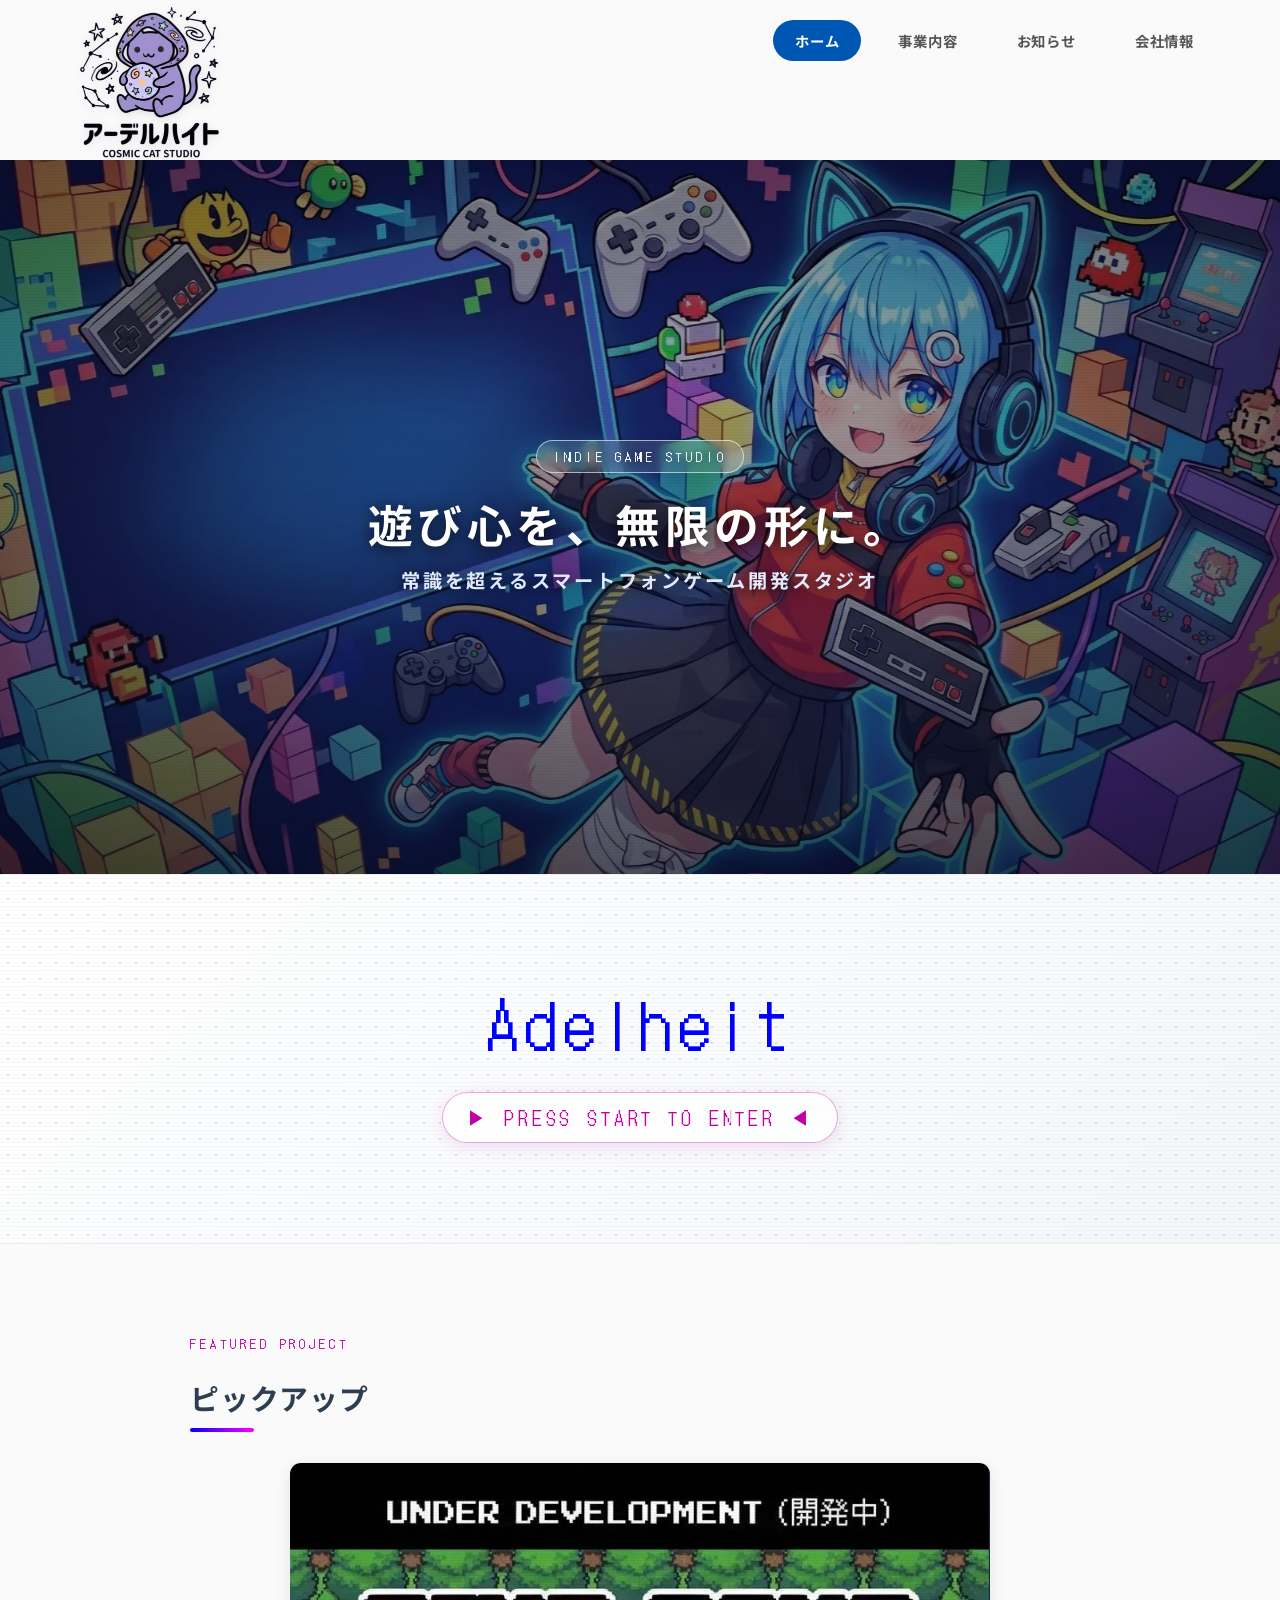
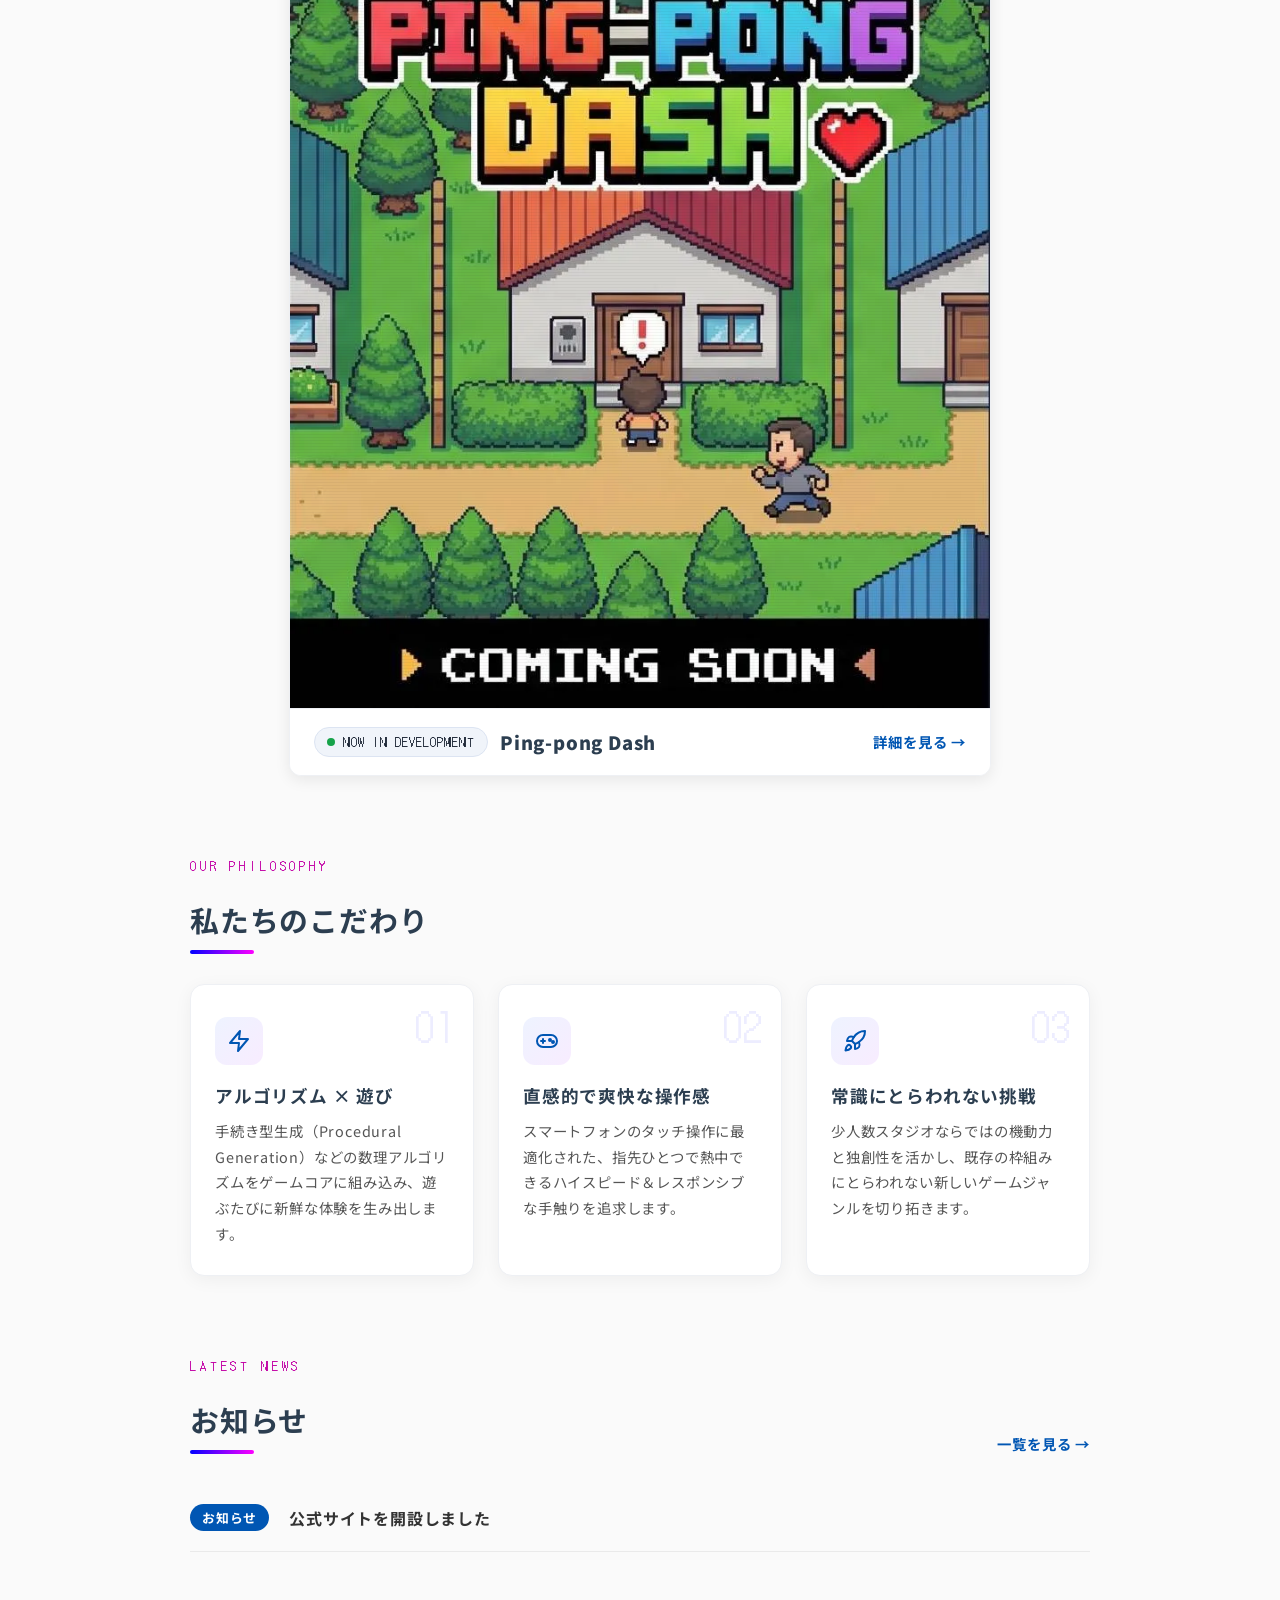
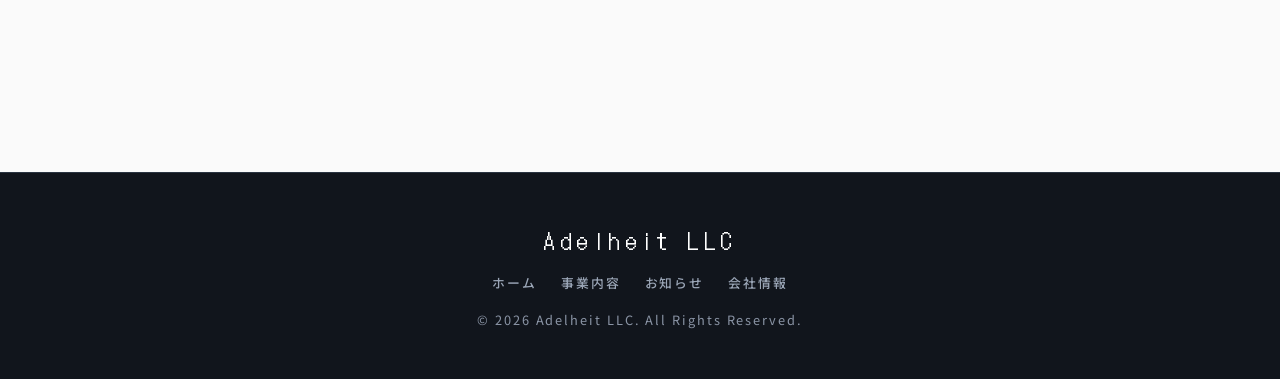
==== commit 72593299: "サイト全体の品質改善（アクセシビリティ・SEO・画像最適化・404ページ追加）" ====
--- a/index.html
+++ b/index.html
@@ -2,19 +2,69 @@
 <html lang="ja">
 <head>
     <meta charset="UTF-8">
-    <meta name="viewport" content="width=device-width, initial-scale=1.0, maximum-scale=1.0, user-scalable=no">
+    <meta name="viewport" content="width=device-width, initial-scale=1.0">
     <title>合同会社アーデルハイト | Adelheit LLC</title>
     <meta name="description" content="遊び心を、無限の形に。合同会社アーデルハイト（Adelheit LLC）は、常識を超えるスマートフォンゲームを開発するインディーゲームスタジオです。">
+    <link rel="canonical" href="https://adelheit-studio.com/">
+    <meta name="theme-color" content="#fafafa">
     <meta property="og:title" content="合同会社アーデルハイト | Adelheit LLC">
     <meta property="og:description" content="遊び心を、無限の形に。常識を超えるスマートフォンゲーム開発スタジオ Adelheit LLC 公式サイト。">
     <meta property="og:type" content="website">
     <meta property="og:url" content="https://adelheit-studio.com/">
+    <meta property="og:site_name" content="合同会社アーデルハイト">
+    <meta property="og:locale" content="ja_JP">
     <meta property="og:image" content="https://adelheit-studio.com/94571.jpg">
+    <meta property="og:image:width" content="1713">
+    <meta property="og:image:height" content="956">
+    <meta property="og:image:alt" content="アーデルハイト メインビジュアル">
     <meta name="twitter:card" content="summary_large_image">
-    <link rel="icon" href="favicon.png">
-    <link rel="apple-touch-icon" href="favicon.png">
+    <meta name="twitter:image" content="https://adelheit-studio.com/94571.jpg">
+    <link rel="icon" type="image/png" sizes="32x32" href="favicon.png">
+    <link rel="icon" type="image/png" sizes="192x192" href="favicon-192.png">
+    <link rel="apple-touch-icon" sizes="180x180" href="apple-touch-icon.png">
+    <link rel="preconnect" href="https://fonts.googleapis.com">
+    <link rel="preconnect" href="https://fonts.gstatic.com" crossorigin>
     <link href="https://fonts.googleapis.com/css2?family=DotGothic16&family=Noto+Sans+JP:wght@400;700;900&display=swap" rel="stylesheet">
     <link rel="stylesheet" href="style.css">
+    <noscript>
+        <style>
+            .reveal { opacity: 1 !important; transform: none !important; }
+            @media (max-width: 767px) {
+                .burger-btn { display: none !important; }
+                header {
+                    position: relative;
+                    height: auto;
+                    flex-wrap: wrap;
+                    padding-top: 126px;
+                }
+                .logo {
+                    position: absolute;
+                    top: 0;
+                    left: 3%;
+                    height: auto;
+                }
+                .global-nav {
+                    width: 100%;
+                    margin-left: 0;
+                }
+                .nav-menu {
+                    position: static;
+                    visibility: visible;
+                    opacity: 1;
+                    transform: none;
+                    pointer-events: auto;
+                    width: 100%;
+                    background: #fff;
+                    box-shadow: none;
+                    border-radius: 0;
+                    padding: 0;
+                }
+                .nav-menu a {
+                    padding: 10px 0;
+                }
+            }
+        </style>
+    </noscript>
     <!-- Google tag (gtag.js) -->
     <script async src="https://www.googletagmanager.com/gtag/js?id=G-EWGNFN9YBJ"></script>
     <script>
@@ -23,146 +73,196 @@
     gtag('js', new Date());
     gtag('config', 'G-EWGNFN9YBJ');
     </script>
+    <script type="application/ld+json">
+    {
+        "@context": "https://schema.org",
+        "@type": "Organization",
+        "name": "合同会社アーデルハイト",
+        "alternateName": "Adelheit LLC",
+        "url": "https://adelheit-studio.com/",
+        "logo": "https://adelheit-studio.com/logo.png",
+        "description": "常識を超えるスマートフォンゲームを開発するインディーゲームスタジオです。",
+        "foundingDate": "2026-04-07",
+        "address": {
+            "@type": "PostalAddress",
+            "postalCode": "270-2212",
+            "addressRegion": "千葉県",
+            "addressLocality": "松戸市",
+            "streetAddress": "五香南1丁目3番地の22",
+            "extendedAddress": "東急ドエル・アルス松戸元山409号",
+            "addressCountry": "JP"
+        }
+    }
+    </script>
 </head>
 <body>
+    <a class="skip-link" href="#main-content">本文へスキップ</a>
+    <div class="scroll-progress" aria-hidden="true"><span></span></div>
+
     <header>
         <div class="logo">
             <a href="/">
-                <img src="logo.png" alt="合同会社アーデルハイト">
+                <picture>
+                    <source srcset="logo.webp" type="image/webp">
+                    <img src="logo.png" alt="合同会社アーデルハイト" width="595" height="593">
+                </picture>
             </a>
         </div>
 
-        <button class="burger-btn" aria-label="メニューを開く">
-            <span></span>
-            <span></span>
-            <span></span>
+        <button class="burger-btn" type="button" aria-label="メニューを開く" aria-expanded="false" aria-controls="nav-menu">
+            <span aria-hidden="true"></span>
+            <span aria-hidden="true"></span>
+            <span aria-hidden="true"></span>
         </button>
 
-        <ul class="nav-menu">
-            <li><a href="/" class="active">ホーム</a></li>
-            <li><a href="business.html">事業内容</a></li>
-            <li><a href="news.html">お知らせ</a></li>
-            <li><a href="company.html">会社情報</a></li>
-        </ul>
-    </header>
-
-    <div class="main-visual">
-        <img src="94571.jpg" alt="アーデルハイト メインビジュアル">
-        <div class="main-visual-overlay"></div>
-
-        <div class="catchphrase">
-            <span class="catchphrase-badge">INDIE GAME STUDIO</span>
-            <h2>遊び心を、無限の形に。</h2>
-            <p>常識を超えるスマートフォンゲーム開発スタジオ</p>
-        </div>
-    </div>
-
-    <div class="pixel-brand-section">
-        <div class="pixel-grid-overlay"></div>
-        <div class="pixel-content">
-            <div class="pixel-text" data-text="Adelheit">Adelheit</div>
-            <div>
-                <a href="#main-content" class="pixel-sub">▶ PRESS START TO ENTER ◀</a>
-            </div>
-        </div>
-    </div>
-
-    <div class="container" id="main-content">
-        <section class="section-block reveal">
-            <div class="section-header">
-                <span class="section-en">FEATURED PROJECT</span>
-                <h2 class="section-title">ピックアップ</h2>
-            </div>
-            <div class="pickup-banner">
-                <a href="business.html">
-                    <div class="pickup-image-wrap">
-                        <img src="94576.jpg" alt="Ping-pong Dash 開発中">
-                    </div>
-                    <div class="pickup-caption">
-                        <div class="pickup-caption-left">
-                            <span class="status-pill"><span class="pulse-dot"></span>NOW IN DEVELOPMENT</span>
-                            <span class="pickup-game-name">Ping-pong Dash</span>
-                        </div>
-                        <span class="pickup-more">詳細を見る →</span>
-                    </div>
-                </a>
-            </div>
-        </section>
-
-        <section class="section-block reveal">
-            <div class="section-header">
-                <span class="section-en">OUR PHILOSOPHY</span>
-                <h2 class="section-title">私たちのこだわり</h2>
-            </div>
-            <div class="feature-grid">
-                <div class="feature-card reveal">
-                    <div class="feature-num">01</div>
-                    <div class="feature-icon" aria-hidden="true">
-                        <svg viewBox="0 0 24 24" fill="none" stroke="currentColor" stroke-width="2" stroke-linecap="round" stroke-linejoin="round">
-                            <polygon points="13 2 3 14 12 14 11 22 21 10 12 10 13 2"></polygon>
-                        </svg>
-                    </div>
-                    <h3>アルゴリズム × 遊び</h3>
-                    <p>手続き型生成（Procedural Generation）などの数理アルゴリズムをゲームコアに組み込み、遊ぶたびに新鮮な体験を生み出します。</p>
-                </div>
-                <div class="feature-card reveal">
-                    <div class="feature-num">02</div>
-                    <div class="feature-icon" aria-hidden="true">
-                        <svg viewBox="0 0 24 24" fill="none" stroke="currentColor" stroke-width="2" stroke-linecap="round" stroke-linejoin="round">
-                            <rect x="2" y="6" width="20" height="12" rx="6"></rect>
-                            <path d="M6 12h4M8 10v4"></path>
-                            <circle cx="15" cy="11" r="1" fill="currentColor"></circle>
-                            <circle cx="18" cy="13" r="1" fill="currentColor"></circle>
-                        </svg>
-                    </div>
-                    <h3>直感的で爽快な操作感</h3>
-                    <p>スマートフォンのタッチ操作に最適化された、指先ひとつで熱中できるハイスピード＆レスポンシブな手触りを追求します。</p>
-                </div>
-                <div class="feature-card reveal">
-                    <div class="feature-num">03</div>
-                    <div class="feature-icon" aria-hidden="true">
-                        <svg viewBox="0 0 24 24" fill="none" stroke="currentColor" stroke-width="2" stroke-linecap="round" stroke-linejoin="round">
-                            <path d="M4.5 16.5c-1.5 1.26-2 5-2 5s3.74-.5 5-2c.71-.84.7-2.13-.09-2.91a2.18 2.18 0 0 0-2.91-.09z"></path>
-                            <path d="m12 15-3-3a22 22 0 0 1 2-3.95A12.88 12.88 0 0 1 22 2c0 2.72-.78 7.5-6 11a22.35 22.35 0 0 1-4 2z"></path>
-                            <path d="M9 12H4s.55-3.03 2-4c1.62-1.08 5 0 5 0"></path>
-                            <path d="M12 15v5s3.03-.55 4-2c1.08-1.62 0-5 0-5"></path>
-                        </svg>
-                    </div>
-                    <h3>常識にとらわれない挑戦</h3>
-                    <p>少人数スタジオならではの機動力と独創性を活かし、既存の枠組みにとらわれない新しいゲームジャンルを切り拓きます。</p>
-                </div>
-            </div>
-        </section>
-
-        <section class="section-block reveal">
-            <div class="section-header-row">
-                <div class="section-header">
-                    <span class="section-en">LATEST NEWS</span>
-                    <h2 class="section-title">お知らせ</h2>
-                </div>
-                <a href="news.html" class="view-all-link">一覧を見る →</a>
-            </div>
-            <ul class="news-list" data-nosnippet>
-                <li>
-                    <span class="news-category">お知らせ</span>
-                    <a href="news.html" class="news-title">公式サイトを開設しました</a>
-                </li>
-            </ul>
-        </section>
-    </div>
-
-    <footer>
-        <div class="footer-inner">
-            <div class="footer-brand">Adelheit LLC</div>
-            <ul class="footer-nav">
-                <li><a href="/">ホーム</a></li>
+        <nav class="global-nav" aria-label="メインナビゲーション">
+            <ul class="nav-menu" id="nav-menu">
+                <li><a href="/" class="active" aria-current="page">ホーム</a></li>
                 <li><a href="business.html">事業内容</a></li>
                 <li><a href="news.html">お知らせ</a></li>
                 <li><a href="company.html">会社情報</a></li>
             </ul>
+        </nav>
+
+        <div class="nav-backdrop" aria-hidden="true"></div>
+    </header>
+
+    <main>
+        <h1 class="visually-hidden">合同会社アーデルハイト | Adelheit LLC</h1>
+
+        <div class="main-visual">
+            <picture>
+                <source type="image/webp" srcset="94571-800.webp 800w, 94571-1200.webp 1200w, 94571.webp 1713w" sizes="100vw">
+                <img src="94571.jpg" alt="アーデルハイト メインビジュアル" width="1713" height="956" fetchpriority="high" decoding="async">
+            </picture>
+            <div class="main-visual-overlay"></div>
+
+            <div class="catchphrase">
+                <span class="catchphrase-badge">INDIE GAME STUDIO</span>
+                <h2>遊び心を、無限の形に。</h2>
+                <p>常識を超えるスマートフォンゲーム開発スタジオ</p>
+            </div>
+        </div>
+
+        <div class="pixel-brand-section">
+            <div class="pixel-grid-overlay"></div>
+            <div class="pixel-content">
+                <div class="pixel-text" data-text="Adelheit">Adelheit</div>
+                <div>
+                    <a href="#main-content" class="pixel-sub">▶ PRESS START TO ENTER ◀</a>
+                </div>
+            </div>
+        </div>
+
+        <div class="container" id="main-content">
+            <section class="section-block reveal">
+                <div class="section-header">
+                    <span class="section-en">FEATURED PROJECT</span>
+                    <h2 class="section-title">ピックアップ</h2>
+                </div>
+                <div class="pickup-banner">
+                    <a href="business.html">
+                        <div class="pickup-image-wrap">
+                            <picture>
+                                <source srcset="94576.webp" type="image/webp">
+                                <img src="94576.jpg" alt="Ping-pong Dash 開発中" width="785" height="947" loading="lazy" decoding="async">
+                            </picture>
+                        </div>
+                        <div class="pickup-caption">
+                            <div class="pickup-caption-left">
+                                <span class="status-pill"><span class="pulse-dot" aria-hidden="true"></span>NOW IN DEVELOPMENT</span>
+                                <span class="pickup-game-name">Ping-pong Dash</span>
+                            </div>
+                            <span class="pickup-more">詳細を見る →</span>
+                        </div>
+                    </a>
+                </div>
+            </section>
+
+            <section class="section-block reveal">
+                <div class="section-header">
+                    <span class="section-en">OUR PHILOSOPHY</span>
+                    <h2 class="section-title">私たちのこだわり</h2>
+                </div>
+                <div class="feature-grid">
+                    <div class="feature-card reveal">
+                        <div class="feature-num">01</div>
+                        <div class="feature-icon" aria-hidden="true">
+                            <svg viewBox="0 0 24 24" fill="none" stroke="currentColor" stroke-width="2" stroke-linecap="round" stroke-linejoin="round">
+                                <polygon points="13 2 3 14 12 14 11 22 21 10 12 10 13 2"></polygon>
+                            </svg>
+                        </div>
+                        <h3>アルゴリズム × 遊び</h3>
+                        <p>手続き型生成（Procedural Generation）などの数理アルゴリズムをゲームコアに組み込み、遊ぶたびに新鮮な体験を生み出します。</p>
+                    </div>
+                    <div class="feature-card reveal">
+                        <div class="feature-num">02</div>
+                        <div class="feature-icon" aria-hidden="true">
+                            <svg viewBox="0 0 24 24" fill="none" stroke="currentColor" stroke-width="2" stroke-linecap="round" stroke-linejoin="round">
+                                <rect x="2" y="6" width="20" height="12" rx="6"></rect>
+                                <path d="M6 12h4M8 10v4"></path>
+                                <circle cx="15" cy="11" r="1" fill="currentColor"></circle>
+                                <circle cx="18" cy="13" r="1" fill="currentColor"></circle>
+                            </svg>
+                        </div>
+                        <h3>直感的で爽快な操作感</h3>
+                        <p>スマートフォンのタッチ操作に最適化された、指先ひとつで熱中できるハイスピード＆レスポンシブな手触りを追求します。</p>
+                    </div>
+                    <div class="feature-card reveal">
+                        <div class="feature-num">03</div>
+                        <div class="feature-icon" aria-hidden="true">
+                            <svg viewBox="0 0 24 24" fill="none" stroke="currentColor" stroke-width="2" stroke-linecap="round" stroke-linejoin="round">
+                                <path d="M4.5 16.5c-1.5 1.26-2 5-2 5s3.74-.5 5-2c.71-.84.7-2.13-.09-2.91a2.18 2.18 0 0 0-2.91-.09z"></path>
+                                <path d="m12 15-3-3a22 22 0 0 1 2-3.95A12.88 12.88 0 0 1 22 2c0 2.72-.78 7.5-6 11a22.35 22.35 0 0 1-4 2z"></path>
+                                <path d="M9 12H4s.55-3.03 2-4c1.62-1.08 5 0 5 0"></path>
+                                <path d="M12 15v5s3.03-.55 4-2c1.08-1.62 0-5 0-5"></path>
+                            </svg>
+                        </div>
+                        <h3>常識にとらわれない挑戦</h3>
+                        <p>少人数スタジオならではの機動力と独創性を活かし、既存の枠組みにとらわれない新しいゲームジャンルを切り拓きます。</p>
+                    </div>
+                </div>
+            </section>
+
+            <section class="section-block reveal">
+                <div class="section-header-row">
+                    <div class="section-header">
+                        <span class="section-en">LATEST NEWS</span>
+                        <h2 class="section-title">お知らせ</h2>
+                    </div>
+                    <a href="news.html" class="view-all-link">一覧を見る →</a>
+                </div>
+                <ul class="news-list" data-nosnippet>
+                    <li>
+                        <span class="news-category">お知らせ</span>
+                        <a href="news.html" class="news-title">公式サイトを開設しました</a>
+                    </li>
+                </ul>
+            </section>
+        </div>
+    </main>
+
+    <footer>
+        <div class="footer-inner">
+            <div class="footer-brand">Adelheit LLC</div>
+            <nav aria-label="フッターナビゲーション">
+                <ul class="footer-nav">
+                    <li><a href="/">ホーム</a></li>
+                    <li><a href="business.html">事業内容</a></li>
+                    <li><a href="news.html">お知らせ</a></li>
+                    <li><a href="company.html">会社情報</a></li>
+                </ul>
+            </nav>
             <div class="footer-copy">&copy; 2026 Adelheit LLC. All Rights Reserved.</div>
         </div>
     </footer>
+
+    <button class="back-to-top" type="button" aria-label="ページの先頭へ戻る">
+        <svg viewBox="0 0 24 24" fill="none" stroke="currentColor" stroke-width="2.5" stroke-linecap="round" stroke-linejoin="round" aria-hidden="true">
+            <path d="M12 19V5"></path>
+            <path d="m5 12 7-7 7 7"></path>
+        </svg>
+    </button>
 
     <script src="script.js"></script>
 </body>
--- a/style.css
+++ b/style.css
@@ -1,7 +1,49 @@
-@import url('https://fonts.googleapis.com/css2?family=DotGothic16&display=swap');
-/* ★追加：スマホでの意図しないダブルタップズームを防止 */
+/* スマホでの意図しないダブルタップズームを防止 */
 a, button, input, select, textarea {
     touch-action: manipulation;
+}
+
+/* スクリーンリーダー専用テキスト */
+.visually-hidden {
+    position: absolute !important;
+    width: 1px;
+    height: 1px;
+    padding: 0;
+    margin: -1px;
+    overflow: hidden;
+    clip: rect(0, 0, 0, 0);
+    white-space: nowrap;
+    border: 0;
+}
+
+/* キーボード操作用のスキップリンク */
+.skip-link {
+    position: fixed;
+    top: -100px;
+    left: 16px;
+    z-index: 300;
+    padding: 12px 22px;
+    background: #11151c;
+    color: #fff;
+    font-weight: bold;
+    text-decoration: none;
+    border-radius: 0 0 10px 10px;
+    box-shadow: 0 8px 24px rgba(0, 0, 0, 0.25);
+    transition: top 0.2s ease;
+}
+.skip-link:focus {
+    top: 0;
+}
+
+/* キーボードフォーカスを明確に */
+:focus-visible {
+    outline: 3px solid #d600b8;
+    outline-offset: 3px;
+}
+
+::selection {
+    background: #0000ff;
+    color: #fff;
 }
 /* 全体の基本設定 */
 body {
@@ -24,6 +66,11 @@
     to { opacity: 1; transform: translateY(0); }
 }
 
+/* コンテンツが短いページでもフッターを画面下部に固定する */
+main {
+    flex: 1 0 auto;
+}
+
 /* ヘッダー＆メニュー */
 header {
     background-color: #fafafa;
@@ -34,8 +81,18 @@
     top: 0;
     z-index: 100;
     display: flex;
-    justify-content: space-between;
+    justify-content: flex-start;
     align-items: center;
+}
+
+/* ナビゲーションを右端へ（スマホではハンバーガー側で調整） */
+.global-nav {
+    margin-left: auto;
+}
+
+/* ナビゲーション開閉時の背景 */
+.nav-backdrop {
+    display: none;
 }
 
 /* ★修正ポイント！ ロゴを特大サイズにしてはみ出させる */
@@ -45,6 +102,10 @@
 }
 .logo a {
     text-decoration: none;
+    display: block;
+    height: 100%;
+}
+.logo picture {
     display: block;
     height: 100%;
 }
@@ -60,6 +121,15 @@
     filter: drop-shadow(0 2px 4px rgba(0,0,0,0.1));
     transition: all 0.23s ease-in-out;
 }
+/* PCでロゴにカーソルを乗せた時の軽いグリッチ演出 */
+@media (hover: hover) {
+    .logo a:hover img {
+        filter:
+            drop-shadow(0 2px 4px rgba(0,0,0,0.1))
+            drop-shadow(2px 0 rgba(255, 0, 80, 0.45))
+            drop-shadow(-2px 0 rgba(0, 200, 255, 0.45));
+    }
+}
 
 /* ★ここを新規追加：スクロールした時のPC版ロゴのスタイル */
 header.is-scrolled .logo img {
@@ -105,6 +175,9 @@
     background-color: #000;
     position: relative;
     z-index: 90;
+}
+.main-visual picture {
+    display: block;
 }
 .main-visual img {
     width: 100%;
@@ -148,12 +221,12 @@
 }
 
 /* 見出し */
-h2.section-title {
+.section-title {
     font-size: 1.8rem;
     color: #2c3e50;
     border-bottom: 2px solid #0056b3;
     padding-bottom: 10px;
-    margin-bottom: 30px;
+    margin: 0.83em 0 30px;
 }
 
 /* お知らせリスト */
@@ -203,7 +276,7 @@
 .game-card-content {
     padding: 30px;
 }
-.game-card-content h3 {
+.game-card-content h2 {
     font-size: 1.5rem;
     color: #2c3e50;
 }
@@ -320,11 +393,6 @@
     from { width: 0 }
     to { width: 100% }
 }
-@keyframes glitch-vivid {
-    0%, 100% { text-shadow: none; transform: translate(0); }
-    20% { text-shadow: 4px 0 #ff0000, -4px 0 #00ff00; transform: translate(3px, -2px); }
-    40% { text-shadow: -4px 0 #ff0000, 4px 0 #00ff00; transform: translate(-3px, 2px); }
-}
 @keyframes fadeIn-vivid {
     to { opacity: 1; }
 }
@@ -361,10 +429,15 @@
         z-index: 130;
         width: 30px;
         height: 24px;
+        margin-left: auto;
         background: none;
         border: none;
         cursor: pointer;
         padding: 0;
+    }
+
+    .global-nav {
+        margin-left: 0;
     }
     .burger-btn span {
         display: block;
@@ -391,7 +464,7 @@
 
     /* ②スマホ用ナビゲーションメニュー (白のドロップダウンボックス形式) */
     .nav-menu {
-        display: none; /* 初期状態は非表示 */
+        display: flex;
         flex-direction: column;
         position: absolute; /* ヘッダーを基準に絶対配置 */
         top: 65px; /* ヘッダーの下に少し間をあける */
@@ -403,11 +476,41 @@
         border-radius: 8px; /* 角丸 */
         padding: 10px 0;
         gap: 0;
+        overflow: hidden;
+        visibility: hidden;
+        opacity: 0;
+        transform: translateY(-8px);
+        pointer-events: none;
+        transition: opacity 0.25s ease, transform 0.25s ease, visibility 0.25s ease;
     }
 
     /* ハンバーガーボタンが押されて is-open が付いた時 */
     .nav-menu.is-open {
-        display: flex;
+        visibility: visible;
+        opacity: 1;
+        transform: translateY(0);
+        pointer-events: auto;
+    }
+
+    /* メニューを開いた時の背景オーバーレイ */
+    .nav-backdrop {
+        display: block;
+        position: fixed;
+        inset: 0;
+        z-index: 115;
+        background: rgba(17, 21, 28, 0.38);
+        -webkit-backdrop-filter: blur(2px);
+        backdrop-filter: blur(2px);
+        opacity: 0;
+        visibility: hidden;
+        pointer-events: none;
+        transition: opacity 0.25s ease, visibility 0.25s ease;
+    }
+    body.is-open .nav-backdrop {
+        opacity: 1;
+        visibility: visible;
+        pointer-events: auto;
+        cursor: pointer;
     }
 
     .nav-menu li {
@@ -418,6 +521,7 @@
 
     .nav-menu a {
         display: block;
+        box-sizing: border-box;
         width: 100%;
         color: #0056b3; /* しろもふファクトリー風の青色テキスト */
         font-weight: bold;
@@ -432,23 +536,42 @@
         background-color: #f8fafc;
     }
 
+    .nav-menu a:focus-visible {
+        outline-offset: -3px;
+    }
+
     /* 選択されているメニューのハイライト（青文字+薄い青背景） */
     .nav-menu a.active {
         color: #0056b3 !important;
         background-color: #f0f4f8; /* 控えめな背景色にして箱に馴染ませる */
     }
 
-    /* ボックス型メニューなので、背景のスクロールは止めない */
-    body.is-open {
-        overflow: auto;
-    }
-
+    /* メニュー展開中は背景のスクロールを止める */
     body.is-open {
         overflow: hidden;
     }
 
     .main-visual {
         margin-top: 60px; /* スマホ版も白い帯を削除 */
+        height: 320px;
+    }
+    .main-visual picture {
+        display: block;
+        height: 100%;
+    }
+    .main-visual img {
+        width: 100%;
+        height: 100%;
+        object-fit: cover;
+        object-position: 65% 35%;
+    }
+    .catchphrase {
+        top: auto;
+        bottom: 22px;
+        left: 20px;
+        transform: none;
+        width: calc(100% - 40px);
+        text-align: left;
     }
 
     /* お知らせリストのスマホレイアウト (縦積み) */
@@ -494,6 +617,7 @@
 
 html {
     scroll-behavior: smooth;
+    scroll-padding-top: 100px;
 }
 
 /* --- ① ヘッダーのすりガラス化 --- */
@@ -522,6 +646,26 @@
         radial-gradient(ellipse at center, rgba(0, 0, 0, 0) 30%, rgba(0, 0, 0, 0.45) 100%),
         linear-gradient(180deg, rgba(10, 20, 50, 0.15) 0%, rgba(10, 20, 50, 0.55) 100%);
     pointer-events: none;
+}
+
+/* メインビジュアル・ゲーム画像に薄いCRT走査線を重ねる */
+.main-visual::after,
+.pickup-image-wrap::after,
+.game-card-visual::after {
+    content: '';
+    position: absolute;
+    inset: 0;
+    z-index: 1;
+    pointer-events: none;
+    background: repeating-linear-gradient(
+        0deg,
+        rgba(0, 0, 0, 0.18) 0,
+        rgba(0, 0, 0, 0.18) 1px,
+        transparent 1px,
+        transparent 3px
+    );
+    opacity: 0.18;
+    mix-blend-mode: multiply;
 }
 .catchphrase {
     z-index: 2;
@@ -586,10 +730,10 @@
     margin-top: 20px;
     padding: 10px 24px;
     border-radius: 999px;
-    color: #d600b8;
+    color: #c200a5;
     background: rgba(255, 255, 255, 0.75);
-    border: 1px solid rgba(214, 0, 184, 0.35);
-    box-shadow: 0 4px 16px rgba(214, 0, 184, 0.12);
+    border: 1px solid rgba(194, 0, 165, 0.35);
+    box-shadow: 0 4px 16px rgba(194, 0, 165, 0.12);
     cursor: pointer;
     transition: transform 0.2s ease, background-color 0.2s ease, color 0.2s ease, border-color 0.2s ease;
     animation:
@@ -638,15 +782,15 @@
     font-family: 'DotGothic16', sans-serif;
     font-size: 0.8rem;
     letter-spacing: 0.3em;
-    color: #d600b8;
+    color: #c200a5;
     margin-bottom: 4px;
 }
-.section-header h2.section-title {
+.section-header .section-title {
     border-bottom: none;
     position: relative;
     padding-bottom: 14px;
 }
-.section-header h2.section-title::after {
+.section-header .section-title::after {
     content: '';
     position: absolute;
     left: 0;
@@ -683,8 +827,13 @@
     text-decoration: none;
 }
 .pickup-image-wrap {
+    position: relative;
     overflow: hidden;
     background: #000;
+}
+.pickup-image-wrap picture,
+.game-card-visual picture {
+    display: block;
 }
 .pickup-banner img {
     transition: transform 0.6s ease;
@@ -865,7 +1014,7 @@
     gap: 12px;
     margin-bottom: 8px;
 }
-.game-title-row h3 {
+.game-title-row h2 {
     margin: 0;
     font-size: 1.8rem;
     font-weight: 900;
@@ -874,7 +1023,7 @@
     font-family: 'DotGothic16', sans-serif;
     font-size: 0.8rem;
     letter-spacing: 0.2em;
-    color: #d600b8;
+    color: #c200a5;
 }
 .game-specs {
     display: grid;
@@ -891,7 +1040,7 @@
 .spec-label {
     display: block;
     font-size: 0.72rem;
-    color: #8a94a5;
+    color: #5f6b7a;
     margin-bottom: 4px;
 }
 .spec-value {
@@ -988,10 +1137,14 @@
     .game-specs {
         grid-template-columns: repeat(2, 1fr);
     }
+    .spec-label {
+        font-size: 0.68rem;
+        letter-spacing: 0.02em;
+    }
     .game-card-content {
         padding: 24px 20px 28px;
     }
-    .game-title-row h3 {
+    .game-title-row h2 {
         font-size: 1.4rem;
     }
     .catchphrase-badge {
@@ -1015,8 +1168,272 @@
     }
 }
 
+/* --- スクロール進捗バー --- */
+.scroll-progress {
+    position: fixed;
+    top: 0;
+    left: 0;
+    width: 100%;
+    height: 3px;
+    z-index: 200;
+    pointer-events: none;
+    background: transparent;
+}
+.scroll-progress span {
+    display: block;
+    width: 0;
+    height: 100%;
+    background: linear-gradient(90deg, #0000ff, #d600b8, #ff00ff);
+    box-shadow: 0 0 10px rgba(214, 0, 184, 0.55);
+}
+
+/* --- ページ先頭へ戻るボタン --- */
+.back-to-top {
+    position: fixed;
+    right: 24px;
+    bottom: 24px;
+    z-index: 90;
+    width: 48px;
+    height: 48px;
+    display: grid;
+    place-items: center;
+    border: 1px solid rgba(255, 255, 255, 0.16);
+    border-radius: 12px;
+    background: linear-gradient(135deg, #11151c, #1b2433);
+    color: #fff;
+    cursor: pointer;
+    opacity: 0;
+    visibility: hidden;
+    transform: translateY(10px);
+    box-shadow: 0 8px 24px rgba(0, 0, 0, 0.25);
+    transition: opacity 0.3s ease, transform 0.3s ease, visibility 0.3s ease, box-shadow 0.3s ease;
+}
+.back-to-top.is-visible {
+    opacity: 1;
+    visibility: visible;
+    transform: translateY(0);
+}
+.back-to-top:hover {
+    box-shadow: 0 0 0 2px rgba(214, 0, 184, 0.45), 0 8px 24px rgba(0, 0, 0, 0.3);
+}
+.back-to-top svg {
+    width: 22px;
+    height: 22px;
+}
+@media (max-width: 767px) {
+    .back-to-top {
+        right: 16px;
+        bottom: 16px;
+        width: 44px;
+        height: 44px;
+    }
+}
+
+/* --- 404 / GAME OVER --- */
+.error-main {
+    flex: 1;
+    display: flex;
+    align-items: center;
+    justify-content: center;
+    padding: 110px 20px 80px;
+    background:
+        radial-gradient(circle at 50% 42%, rgba(0, 0, 255, 0.07), transparent 58%),
+        linear-gradient(180deg, #fafafa 0%, #f2f3f8 100%);
+}
+.error-screen {
+    position: relative;
+    width: min(860px, 100%);
+    overflow: hidden;
+    border: 1px solid #2b2b5c;
+    border-radius: 18px;
+    background: #080812;
+    box-shadow:
+        0 0 0 1px rgba(0, 0, 255, 0.3),
+        0 30px 80px rgba(0, 0, 40, 0.28),
+        inset 0 0 90px rgba(0, 0, 255, 0.1);
+}
+.error-screen::before {
+    content: '';
+    position: absolute;
+    inset: 0;
+    z-index: 1;
+    pointer-events: none;
+    background: repeating-linear-gradient(
+        0deg,
+        rgba(255, 255, 255, 0.045) 0,
+        rgba(255, 255, 255, 0.045) 1px,
+        transparent 1px,
+        transparent 4px
+    );
+}
+.error-screen::after {
+    content: '';
+    position: absolute;
+    inset: 0;
+    z-index: 1;
+    pointer-events: none;
+    background: radial-gradient(ellipse at center, transparent 48%, rgba(0, 0, 0, 0.55) 100%);
+}
+.error-screen-inner {
+    position: relative;
+    z-index: 2;
+    padding: 64px 40px 52px;
+    text-align: center;
+}
+.error-code {
+    margin: 0 0 18px;
+    font-family: 'DotGothic16', sans-serif;
+    font-size: 0.82rem;
+    letter-spacing: 0.35em;
+    color: #ff4fd8;
+}
+.error-title {
+    margin: 0;
+    font-family: 'DotGothic16', sans-serif;
+    font-size: clamp(3rem, 9vw, 5.8rem);
+    line-height: 1;
+    letter-spacing: 0.06em;
+    color: #fff;
+    text-shadow:
+        0 0 18px rgba(0, 90, 255, 0.55),
+        3px 0 #ff2ad4,
+        -3px 0 #19e3ff;
+    animation: error-glitch 5s steps(1) infinite;
+}
+@keyframes error-glitch {
+    0%, 92%, 100% {
+        transform: translate(0);
+        text-shadow: 0 0 18px rgba(0, 90, 255, 0.55), 3px 0 #ff2ad4, -3px 0 #19e3ff;
+    }
+    93% {
+        transform: translate(-3px, 1px);
+        text-shadow: -7px 0 #ff2ad4, 7px 0 #19e3ff;
+    }
+    95% {
+        transform: translate(3px, -1px);
+        text-shadow: 7px 0 #ff2ad4, -7px 0 #19e3ff;
+    }
+    97% {
+        transform: translate(-1px, 0);
+        text-shadow: 2px 0 #ff2ad4, -2px 0 #19e3ff;
+    }
+}
+.error-copy {
+    max-width: 540px;
+    margin: 26px auto 0;
+    font-size: 0.95rem;
+    line-height: 1.9;
+    color: #c9d2e3;
+}
+.sp-br {
+    display: none;
+}
+.error-continue {
+    margin: 30px 0 0;
+    font-family: 'DotGothic16', sans-serif;
+    font-size: 0.9rem;
+    letter-spacing: 0.3em;
+    color: #8d98ad;
+}
+.error-count {
+    display: inline-block;
+    color: #ffd23f;
+    animation: blink-start 1s steps(1) infinite;
+}
+.error-actions {
+    display: flex;
+    flex-wrap: wrap;
+    justify-content: center;
+    gap: 14px;
+    margin-top: 22px;
+}
+.error-btn {
+    box-sizing: border-box;
+    display: inline-flex;
+    flex-direction: column;
+    align-items: center;
+    justify-content: center;
+    gap: 3px;
+    min-width: 210px;
+    padding: 13px 28px;
+    border: 2px solid #34345e;
+    border-radius: 8px;
+    background: #101024;
+    color: #fff;
+    text-decoration: none;
+    transition: transform 0.2s ease, border-color 0.2s ease, background-color 0.2s ease, box-shadow 0.2s ease;
+}
+.error-btn:hover {
+    transform: translateY(-2px);
+    border-color: #19e3ff;
+    box-shadow: 0 0 0 1px rgba(25, 227, 255, 0.35), 0 8px 22px rgba(0, 0, 0, 0.35);
+}
+.error-btn-en {
+    font-family: 'DotGothic16', sans-serif;
+    font-size: 0.95rem;
+    letter-spacing: 0.15em;
+}
+.error-btn-ja {
+    font-size: 0.7rem;
+    letter-spacing: 0.06em;
+    color: #9aa5b6;
+}
+.error-btn-primary {
+    border-color: transparent;
+    background: linear-gradient(90deg, #0000d0, #b8009b);
+}
+.error-btn-primary:hover {
+    border-color: transparent;
+    box-shadow: 0 0 0 1px rgba(255, 79, 216, 0.5), 0 10px 26px rgba(184, 0, 155, 0.35);
+}
+.error-btn-primary .error-btn-ja {
+    color: rgba(255, 255, 255, 0.88);
+}
+.error-hint {
+    margin: 32px 0 0;
+    font-family: 'DotGothic16', sans-serif;
+    font-size: 0.65rem;
+    letter-spacing: 0.18em;
+    color: #5c6579;
+}
+.error-body footer {
+    margin-top: 0;
+}
+
+@media (max-width: 767px) {
+    .error-main {
+        padding: 92px 16px 56px;
+    }
+    .error-screen-inner {
+        padding: 44px 18px 36px;
+    }
+    .error-title {
+        font-size: clamp(2.5rem, 14vw, 4rem);
+    }
+    .error-copy {
+        font-size: 0.88rem;
+    }
+    .sp-br {
+        display: inline;
+    }
+    .error-actions {
+        flex-direction: column;
+        align-items: stretch;
+    }
+    .error-btn {
+        width: 100%;
+        min-width: 0;
+    }
+    .error-hint {
+        letter-spacing: 0.1em;
+    }
+}
+
 /* 動きを減らす設定のユーザーにはアニメーションを控える */
 @media (prefers-reduced-motion: reduce) {
+    html {
+        scroll-behavior: auto;
+    }
     *, *::before, *::after {
         animation-duration: 0.01ms !important;
         animation-iteration-count: 1 !important;
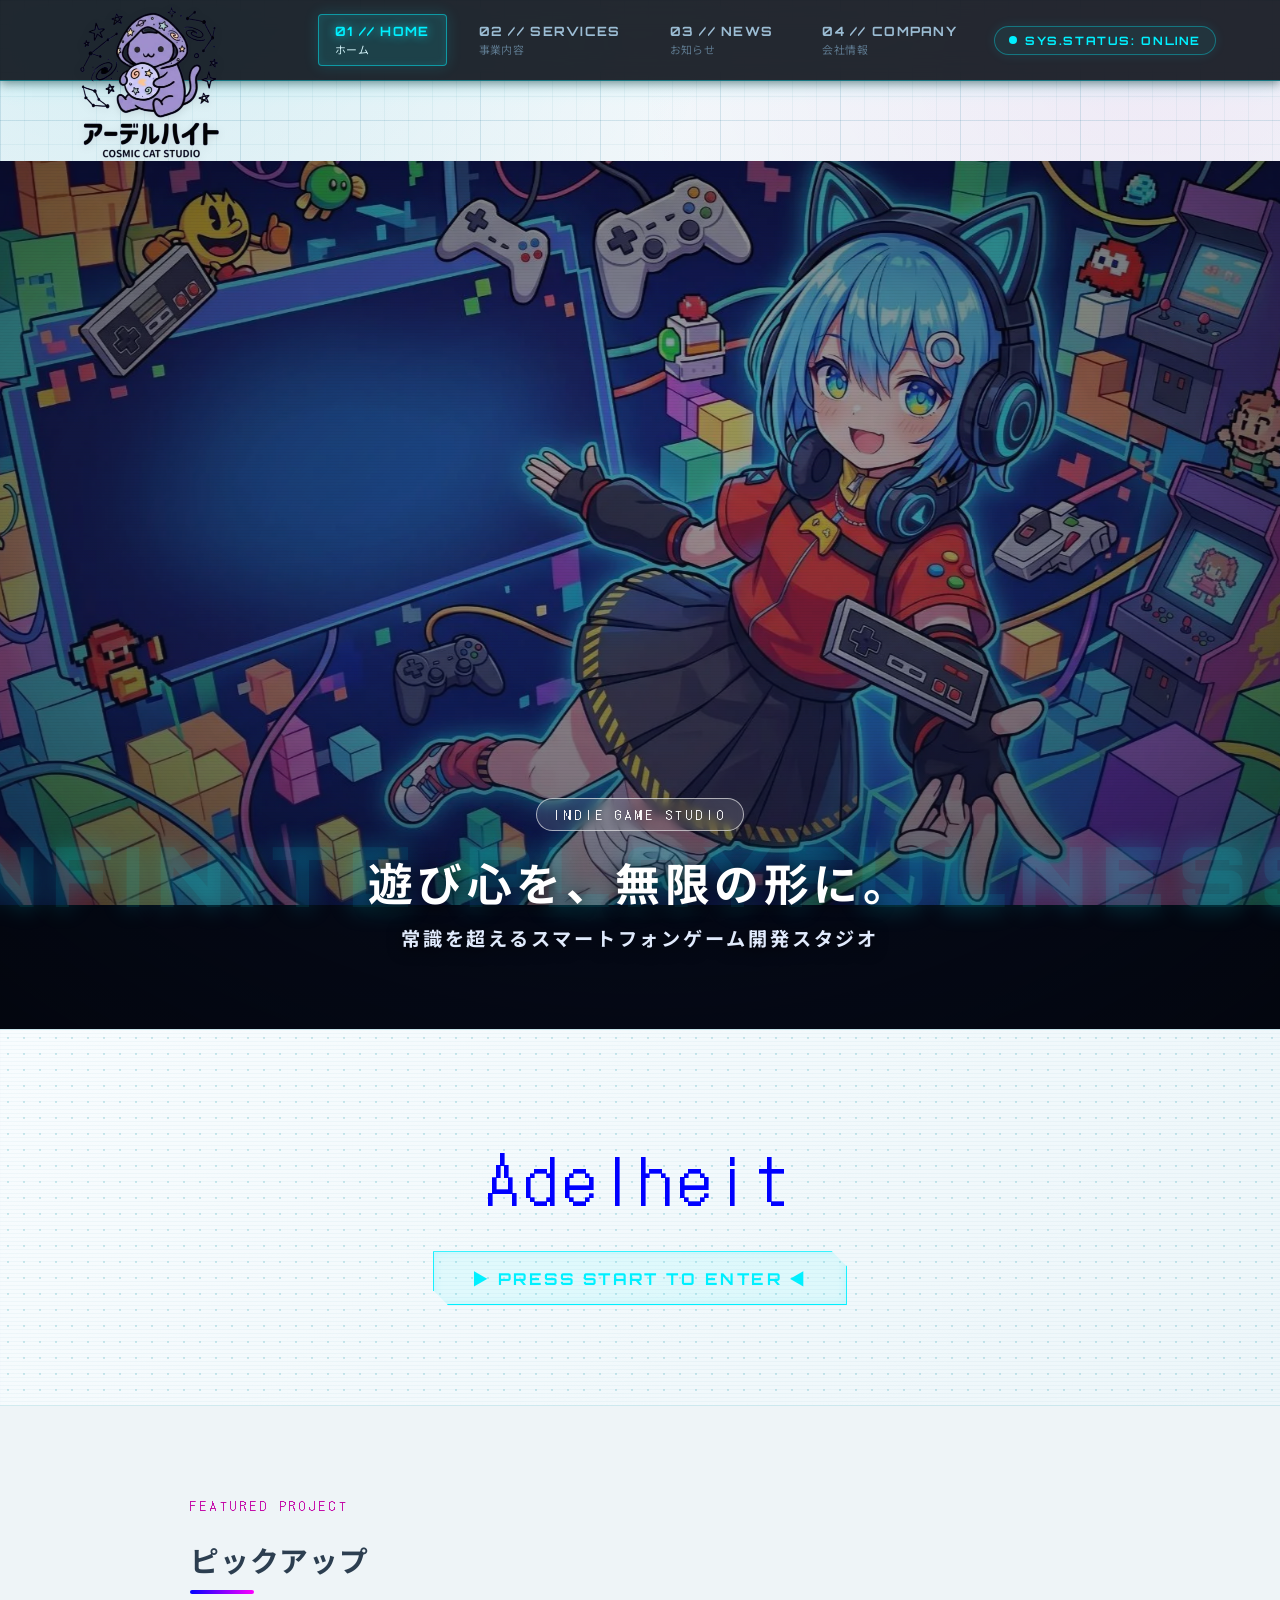
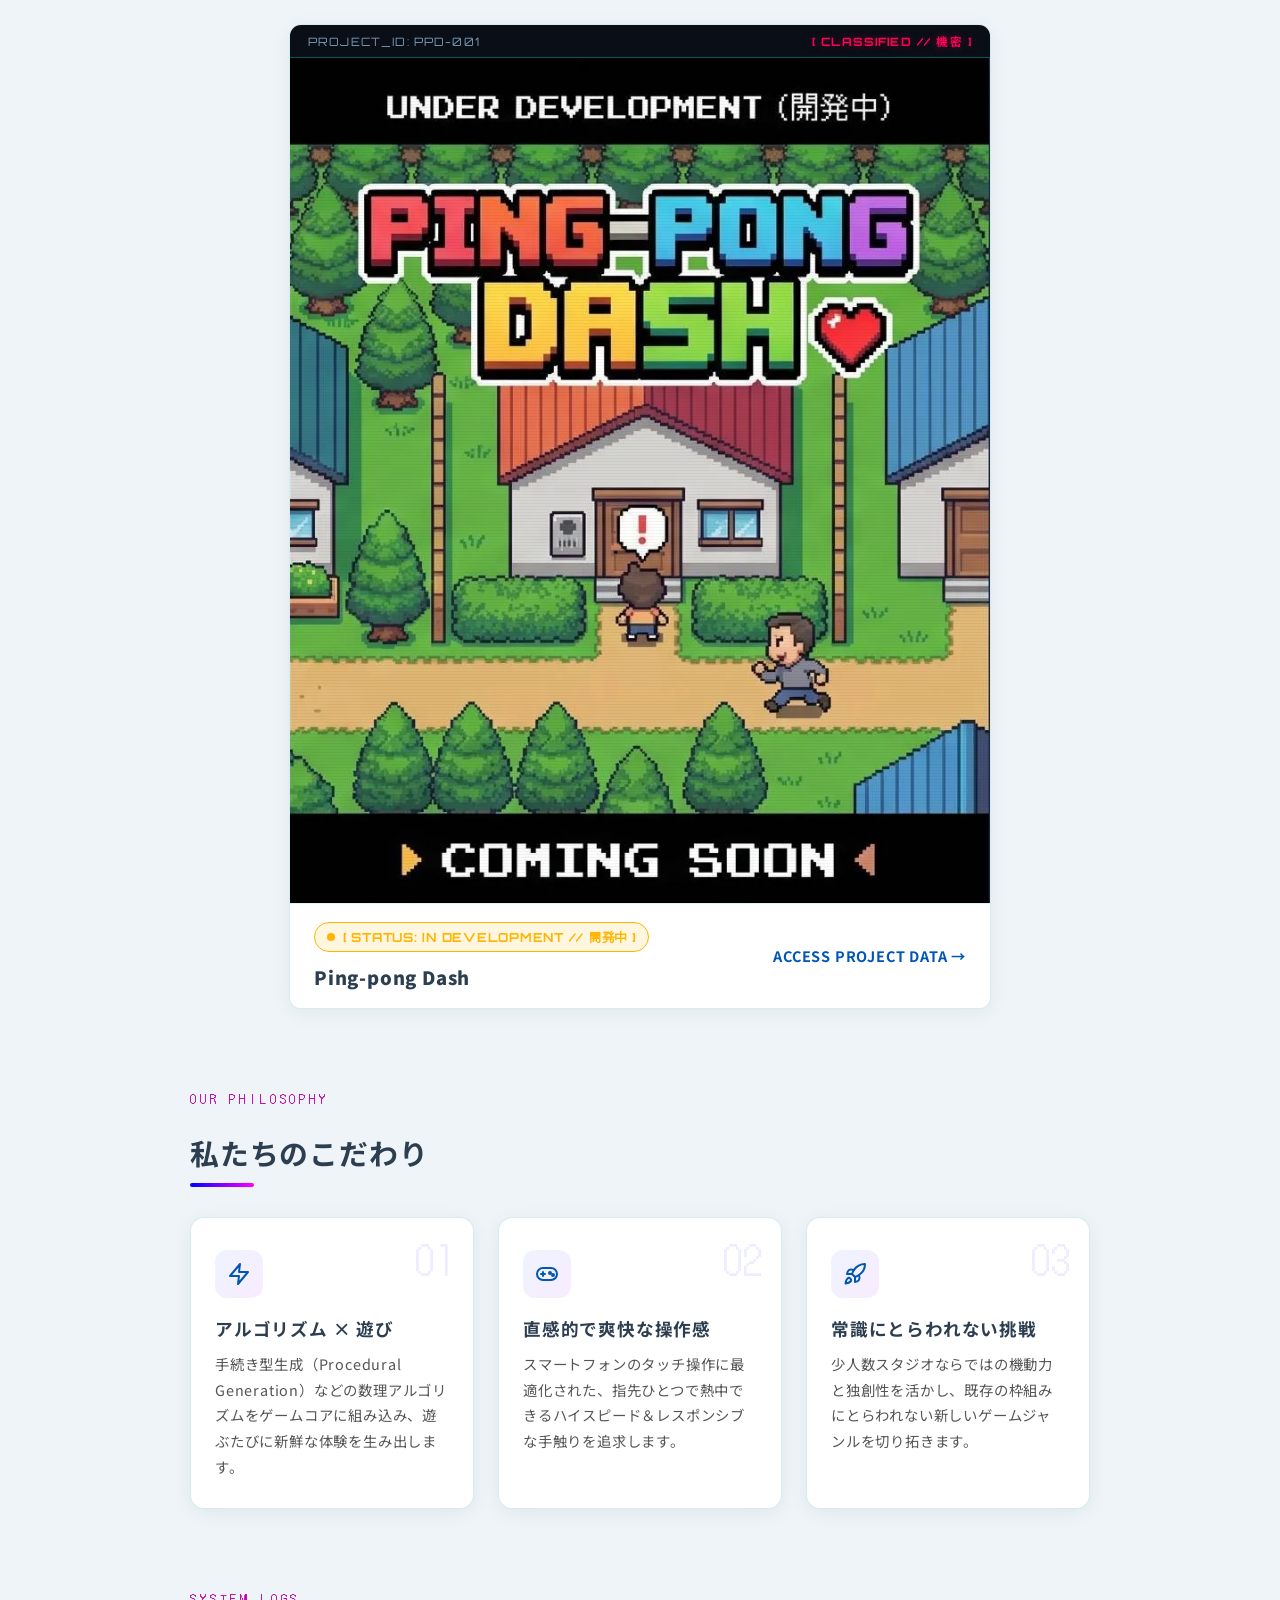
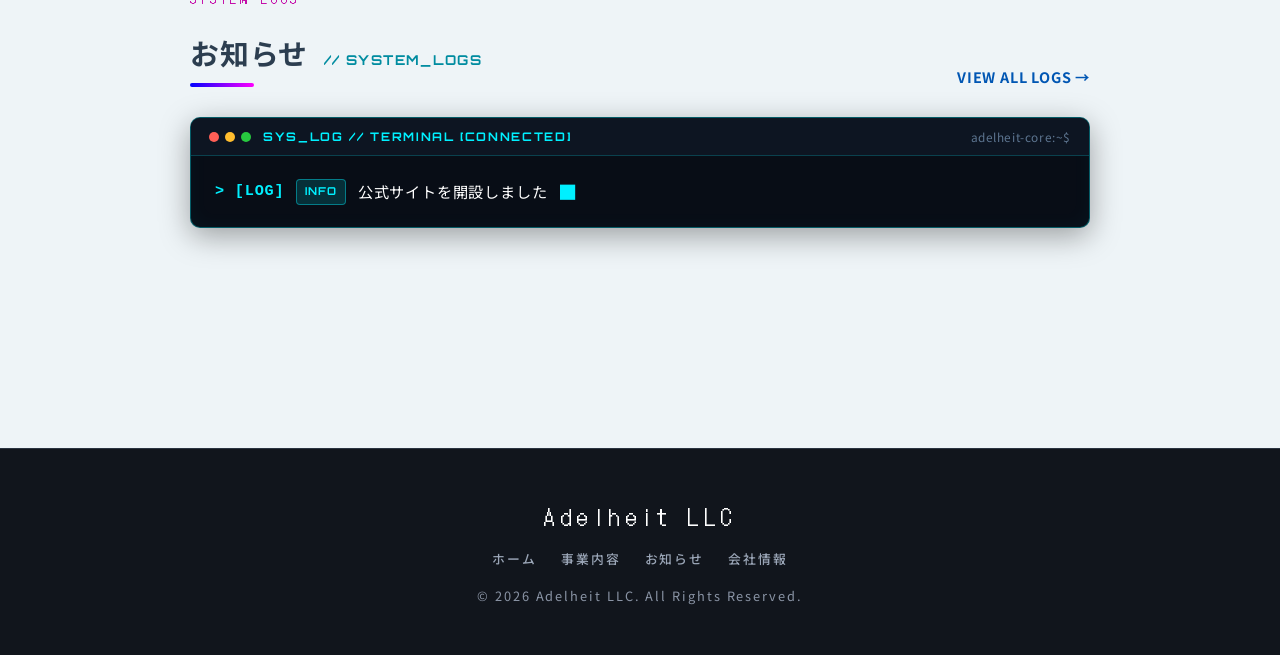
==== commit 0a2f5f6c: "サイバーパンクHUDナビ・ネオン枠ボタン・機密プロジェクトカード・ターミナルログUIの追加" ====
--- a/index.html
+++ b/index.html
@@ -24,7 +24,7 @@
     <link rel="apple-touch-icon" sizes="180x180" href="apple-touch-icon.png">
     <link rel="preconnect" href="https://fonts.googleapis.com">
     <link rel="preconnect" href="https://fonts.gstatic.com" crossorigin>
-    <link href="https://fonts.googleapis.com/css2?family=DotGothic16&family=Noto+Sans+JP:wght@400;700;900&display=swap" rel="stylesheet">
+    <link href="https://fonts.googleapis.com/css2?family=DotGothic16&family=Noto+Sans+JP:wght@400;700;900&family=Orbitron:wght@500;700;900&display=swap" rel="stylesheet">
     <link rel="stylesheet" href="style.css">
     <noscript>
         <style>
@@ -117,12 +117,17 @@
 
         <nav class="global-nav" aria-label="メインナビゲーション">
             <ul class="nav-menu" id="nav-menu">
-                <li><a href="/" class="active" aria-current="page">ホーム</a></li>
-                <li><a href="business.html">事業内容</a></li>
-                <li><a href="news.html">お知らせ</a></li>
-                <li><a href="company.html">会社情報</a></li>
+                <li><a href="/" class="active" aria-current="page"><span class="nav-code">01 // HOME</span><span class="nav-sub">ホーム</span></a></li>
+                <li><a href="business.html"><span class="nav-code">02 // SERVICES</span><span class="nav-sub">事業内容</span></a></li>
+                <li><a href="news.html"><span class="nav-code">03 // NEWS</span><span class="nav-sub">お知らせ</span></a></li>
+                <li><a href="company.html"><span class="nav-code">04 // COMPANY</span><span class="nav-sub">会社情報</span></a></li>
             </ul>
         </nav>
+
+        <div class="hud-status" aria-label="システムステータス: オンライン">
+            <span class="hud-pulse" aria-hidden="true"></span>
+            <span class="hud-status-text">SYS.STATUS: ONLINE</span>
+        </div>
 
         <div class="nav-backdrop" aria-hidden="true"></div>
     </header>
@@ -138,6 +143,7 @@
             <div class="main-visual-overlay"></div>
 
             <div class="catchphrase">
+                <span class="catchphrase-bg-text" aria-hidden="true">INFINITE PLAYFULNESS</span>
                 <span class="catchphrase-badge">INDIE GAME STUDIO</span>
                 <h2>遊び心を、無限の形に。</h2>
                 <p>常識を超えるスマートフォンゲーム開発スタジオ</p>
@@ -148,8 +154,8 @@
             <div class="pixel-grid-overlay"></div>
             <div class="pixel-content">
                 <div class="pixel-text" data-text="Adelheit">Adelheit</div>
-                <div>
-                    <a href="#main-content" class="pixel-sub">▶ PRESS START TO ENTER ◀</a>
+                <div class="press-start-wrap">
+                    <a href="#main-content" class="press-start-btn">▶ PRESS START TO ENTER ◀</a>
                 </div>
             </div>
         </div>
@@ -162,6 +168,10 @@
                 </div>
                 <div class="pickup-banner">
                     <a href="business.html">
+                        <div class="pickup-hud-bar">
+                            <span class="hud-mono">PROJECT_ID: PPD-001</span>
+                            <span class="hud-mono hud-classified">[ CLASSIFIED // 機密 ]</span>
+                        </div>
                         <div class="pickup-image-wrap">
                             <picture>
                                 <source srcset="94576.webp" type="image/webp">
@@ -170,10 +180,10 @@
                         </div>
                         <div class="pickup-caption">
                             <div class="pickup-caption-left">
-                                <span class="status-pill"><span class="pulse-dot" aria-hidden="true"></span>NOW IN DEVELOPMENT</span>
+                                <span class="status-pill status-pill-warning"><span class="pulse-dot" aria-hidden="true"></span>[ STATUS: IN DEVELOPMENT // 開発中 ]</span>
                                 <span class="pickup-game-name">Ping-pong Dash</span>
                             </div>
-                            <span class="pickup-more">詳細を見る →</span>
+                            <span class="pickup-more">ACCESS PROJECT DATA →</span>
                         </div>
                     </a>
                 </div>
@@ -227,17 +237,32 @@
             <section class="section-block reveal">
                 <div class="section-header-row">
                     <div class="section-header">
-                        <span class="section-en">LATEST NEWS</span>
-                        <h2 class="section-title">お知らせ</h2>
-                    </div>
-                    <a href="news.html" class="view-all-link">一覧を見る →</a>
-                </div>
-                <ul class="news-list" data-nosnippet>
-                    <li>
-                        <span class="news-category">お知らせ</span>
-                        <a href="news.html" class="news-title">公式サイトを開設しました</a>
-                    </li>
-                </ul>
+                        <span class="section-en">SYSTEM LOGS</span>
+                        <h2 class="section-title">お知らせ <span class="section-title-sub">// SYSTEM_LOGS</span></h2>
+                    </div>
+                    <a href="news.html" class="view-all-link">VIEW ALL LOGS →</a>
+                </div>
+                <div class="terminal-console" data-nosnippet>
+                    <div class="terminal-header">
+                        <div class="terminal-dots" aria-hidden="true">
+                            <span class="terminal-dot dot-red"></span>
+                            <span class="terminal-dot dot-yellow"></span>
+                            <span class="terminal-dot dot-green"></span>
+                        </div>
+                        <span class="terminal-title">SYS_LOG // TERMINAL [CONNECTED]</span>
+                        <span class="terminal-host">adelheit-core:~$</span>
+                    </div>
+                    <div class="terminal-body">
+                        <ul class="terminal-list">
+                            <li class="terminal-item">
+                                <span class="terminal-prompt">&gt; [LOG]</span>
+                                <span class="terminal-badge">INFO</span>
+                                <a href="news.html" class="terminal-msg">公式サイトを開設しました</a>
+                                <span class="terminal-cursor" aria-hidden="true">█</span>
+                            </li>
+                        </ul>
+                    </div>
+                </div>
             </section>
         </div>
     </main>
--- a/style.css
+++ b/style.css
@@ -51,7 +51,27 @@
     color: #333;
     margin: 0;
     padding: 0;
-    background-color: #fafafa;
+    background-color: #eef4f7;
+    background-image:
+        radial-gradient(circle, rgba(0, 140, 160, 0.16) 1.2px, transparent 1.6px),
+        linear-gradient(rgba(0, 110, 140, 0.055) 1px, transparent 1px),
+        linear-gradient(90deg, rgba(0, 110, 140, 0.055) 1px, transparent 1px),
+        linear-gradient(rgba(0, 90, 130, 0.085) 1px, transparent 1px),
+        linear-gradient(90deg, rgba(0, 90, 130, 0.085) 1px, transparent 1px),
+        radial-gradient(ellipse at 10% 0%, rgba(0, 170, 190, 0.12), transparent 36%),
+        radial-gradient(ellipse at 90% 8%, rgba(194, 0, 165, 0.055), transparent 32%),
+        linear-gradient(180deg, #f4f9fc 0%, #edf3f7 42%, #f3eff9 100%);
+    background-size:
+        120px 120px,
+        24px 24px,
+        24px 24px,
+        120px 120px,
+        120px 120px,
+        auto,
+        auto,
+        100% 100%;
+    background-repeat: repeat, repeat, repeat, repeat, repeat, no-repeat, no-repeat, no-repeat;
+    background-attachment: fixed;
     animation: fadeIn 0.6s ease-in-out;
     letter-spacing: 0.05em;
     overflow-x: hidden; /* サイドバーメニューがはみ出さないように */
@@ -71,18 +91,22 @@
     flex: 1 0 auto;
 }
 
-/* ヘッダー＆メニュー */
+/* ヘッダー＆メニュー（HUDサイバーパンク化） */
 header {
-    background-color: #fafafa;
+    background: rgba(7, 12, 20, 0.88);
     height: 80px;
     padding: 0 5%;
-    /* ★修正2：ここにあった box-shadow: ...; の行を丸ごと削除する！ */
     position: sticky;
     top: 0;
     z-index: 100;
     display: flex;
     justify-content: flex-start;
     align-items: center;
+    -webkit-backdrop-filter: blur(12px) saturate(180%);
+    backdrop-filter: blur(12px) saturate(180%);
+    border-bottom: 1px solid rgba(0, 240, 255, 0.4);
+    box-shadow: 0 4px 20px rgba(0, 240, 255, 0.15), 0 2px 10px rgba(0, 0, 0, 0.5);
+    transition: all 0.3s ease;
 }
 
 /* ナビゲーションを右端へ（スマホではハンバーガー側で調整） */
@@ -146,20 +170,48 @@
 }
 .nav-menu a {
     text-decoration: none;
-    color: #555;
-    font-weight: bold;
-    font-size: 0.9rem;
-    padding: 10px 22px;
-    border-radius: 25px;
-    transition: all 0.3s;
+    display: inline-flex;
+    flex-direction: column;
+    align-items: flex-start;
+    padding: 8px 16px;
+    border-radius: 4px;
+    border: 1px solid transparent;
+    transition: all 0.2s ease;
+    background: transparent;
+}
+.nav-code {
+    font-family: 'Orbitron', 'Noto Sans JP', sans-serif;
+    font-size: 0.8rem;
+    font-weight: 700;
+    letter-spacing: 0.1em;
+    color: #9cbdd4;
+    transition: all 0.2s ease;
+}
+.nav-sub {
+    font-size: 0.68rem;
+    color: #5d788e;
+    letter-spacing: 0.04em;
+    margin-top: 2px;
 }
 .nav-menu a:hover {
-    color: #0056b3;
-    background-color: #f0f4f8;
+    background: rgba(0, 240, 255, 0.08);
+    border-color: rgba(0, 240, 255, 0.3);
+}
+.nav-menu a:hover .nav-code {
+    color: #00f0ff;
+    text-shadow: 0 0 10px rgba(0, 240, 255, 0.6);
 }
 .nav-menu a.active {
-    color: #fff !important;
-    background-color: #0056b3;
+    background: rgba(0, 240, 255, 0.12);
+    border-color: rgba(0, 240, 255, 0.5);
+    box-shadow: 0 0 15px rgba(0, 240, 255, 0.15), inset 0 0 8px rgba(0, 240, 255, 0.1);
+}
+.nav-menu a.active .nav-code {
+    color: #00f0ff;
+    text-shadow: 0 0 10px rgba(0, 240, 255, 0.7);
+}
+.nav-menu a.active .nav-sub {
+    color: #d4f4fa;
 }
 
 /* PCではハンバーガーボタンを非表示 */
@@ -346,15 +398,15 @@
 
 .pixel-brand-section {
     /* 背景がゆっくり変わるアニメーションを全体に適用 */
-    background: linear-gradient(135deg, #ffffff, #f0f4f8, #e6e6fa, #f0f4f8);
+    background: linear-gradient(135deg, #f8fcfe, #e9f4f8, #f0eefb, #e9f4f8);
     background-size: 400% 400%;
     animation: gradient-bg 15s ease infinite;
 
     padding: 100px 20px;
     text-align: center;
     overflow: hidden;
-    border-top: 1px solid #eee;
-    border-bottom: 1px solid #eee;
+    border-top: 1px solid rgba(0, 140, 160, 0.15);
+    border-bottom: 1px solid rgba(0, 140, 160, 0.15);
 }
 
 .pixel-text {
@@ -611,563 +663,568 @@
     }
 }
 
-/* ================================================== */
-/* ★リッチ化対応（2026-11） */
-/* ================================================== */
-
-html {
-    scroll-behavior: smooth;
-    scroll-padding-top: 100px;
-}
-
-/* --- ① ヘッダーのすりガラス化 --- */
-header {
-    transition: background-color 0.3s ease, box-shadow 0.3s ease, backdrop-filter 0.3s ease;
-}
-header.is-scrolled {
-    background-color: rgba(250, 250, 250, 0.78);
-    -webkit-backdrop-filter: blur(12px) saturate(160%);
-    backdrop-filter: blur(12px) saturate(160%);
-    box-shadow: 0 4px 20px rgba(17, 21, 28, 0.06);
-}
-
-/* --- ② メインビジュアル：ゆっくりズーム ＋ グラデーション --- */
-.main-visual {
-    overflow: hidden;
-}
-.main-visual img {
-    animation: ken-burns 14s ease-out forwards;
-    transform-origin: 50% 40%;
-}
-.main-visual-overlay {
-    position: absolute;
-    inset: 0;
-    background:
-        radial-gradient(ellipse at center, rgba(0, 0, 0, 0) 30%, rgba(0, 0, 0, 0.45) 100%),
-        linear-gradient(180deg, rgba(10, 20, 50, 0.15) 0%, rgba(10, 20, 50, 0.55) 100%);
-    pointer-events: none;
-}
-
-/* メインビジュアル・ゲーム画像に薄いCRT走査線を重ねる */
-.main-visual::after,
-.pickup-image-wrap::after,
-.game-card-visual::after {
-    content: '';
-    position: absolute;
-    inset: 0;
-    z-index: 1;
-    pointer-events: none;
-    background: repeating-linear-gradient(
-        0deg,
-        rgba(0, 0, 0, 0.18) 0,
-        rgba(0, 0, 0, 0.18) 1px,
-        transparent 1px,
-        transparent 3px
-    );
-    opacity: 0.18;
-    mix-blend-mode: multiply;
-}
-.catchphrase {
-    z-index: 2;
-}
-.catchphrase h2,
-.catchphrase p,
-.catchphrase-badge {
-    opacity: 0;
-    animation: rise-in 1s cubic-bezier(0.22, 1, 0.36, 1) forwards;
-}
-.catchphrase-badge {
-    display: inline-block;
-    font-family: 'DotGothic16', sans-serif;
-    font-size: 0.8rem;
-    letter-spacing: 0.3em;
-    color: #fff;
-    padding: 6px 16px;
-    margin-bottom: 18px;
-    border: 1px solid rgba(255, 255, 255, 0.6);
-    border-radius: 999px;
-    background: rgba(255, 255, 255, 0.12);
-    -webkit-backdrop-filter: blur(4px);
-    backdrop-filter: blur(4px);
-    animation-delay: 0.2s;
-}
-.catchphrase h2 {
-    animation-delay: 0.45s;
-}
-.catchphrase p {
-    animation-delay: 0.7s;
-}
-
-@keyframes ken-burns {
-    from { transform: scale(1); }
-    to   { transform: scale(1.07); }
-}
-@keyframes rise-in {
-    from { opacity: 0; transform: translateY(16px); }
-    to   { opacity: 1; transform: translateY(0); }
-}
-
-/* --- ③ ドット絵セクション：グリッド＋走査線＋点滅ボタン --- */
-.pixel-brand-section {
-    position: relative;
-}
-.pixel-grid-overlay {
-    position: absolute;
-    inset: 0;
-    pointer-events: none;
-    background-image:
-        radial-gradient(rgba(0, 0, 255, 0.12) 1px, transparent 1px),
-        repeating-linear-gradient(0deg, rgba(0, 0, 0, 0.025) 0px, rgba(0, 0, 0, 0.025) 1px, transparent 1px, transparent 4px);
-    background-size: 16px 16px, 100% 4px;
-}
-.pixel-content {
-    position: relative;
-    z-index: 1;
-}
-a.pixel-sub {
-    display: inline-block;
-    text-decoration: none;
-    margin-top: 20px;
-    padding: 10px 24px;
-    border-radius: 999px;
-    color: #c200a5;
-    background: rgba(255, 255, 255, 0.75);
-    border: 1px solid rgba(194, 0, 165, 0.35);
-    box-shadow: 0 4px 16px rgba(194, 0, 165, 0.12);
-    cursor: pointer;
-    transition: transform 0.2s ease, background-color 0.2s ease, color 0.2s ease, border-color 0.2s ease;
-    animation:
-        fadeIn-vivid 0.3s ease forwards 1.8s,
-        blink-start 1.6s ease-in-out infinite 2.2s;
-}
-a.pixel-sub:hover {
-    color: #ffffff;
-    background: linear-gradient(90deg, #0000ff, #d600b8);
-    border-color: transparent;
-    transform: translateY(-2px);
-    animation: none;
-    opacity: 1;
-}
-@keyframes blink-start {
-    0%, 100% { opacity: 1; }
-    50%      { opacity: 0.45; }
-}
-/* グリッチを少し長めに */
-@keyframes glitch-vivid {
-    0%, 100% { text-shadow: none; transform: translate(0); }
-    20% { text-shadow: 4px 0 #ff0000, -4px 0 #00ff00; transform: translate(3px, -2px); }
-    40% { text-shadow: -4px 0 #ff0000, 4px 0 #00ff00; transform: translate(-3px, 2px); }
-    60% { text-shadow: 4px 0 #ff0000, -4px 0 #00ff00; transform: translate(2px, -1px); }
-}
-
-/* --- ④ Scroll Reveal --- */
-.reveal {
-    opacity: 0;
-    transform: translateY(28px);
-    transition: opacity 0.8s cubic-bezier(0.22, 1, 0.36, 1), transform 0.8s cubic-bezier(0.22, 1, 0.36, 1);
-}
-.reveal.is-visible {
-    opacity: 1;
-    transform: translateY(0);
-}
-.feature-grid .feature-card.reveal:nth-child(2) { transition-delay: 0.12s; }
-.feature-grid .feature-card.reveal:nth-child(3) { transition-delay: 0.24s; }
-
-/* --- セクション見出し（英字ラベル付き） --- */
-.section-block {
-    margin-bottom: 80px;
-}
-.section-header .section-en {
-    display: block;
-    font-family: 'DotGothic16', sans-serif;
-    font-size: 0.8rem;
-    letter-spacing: 0.3em;
-    color: #c200a5;
-    margin-bottom: 4px;
-}
-.section-header .section-title {
-    border-bottom: none;
-    position: relative;
-    padding-bottom: 14px;
-}
-.section-header .section-title::after {
-    content: '';
-    position: absolute;
-    left: 0;
-    bottom: 0;
-    width: 64px;
-    height: 4px;
-    border-radius: 2px;
-    background: linear-gradient(90deg, #0000ff, #ff00ff);
-}
-.section-header-row {
-    display: flex;
-    justify-content: space-between;
-    align-items: flex-end;
-}
-.view-all-link {
-    color: #0056b3;
-    font-weight: bold;
-    font-size: 0.9rem;
-    text-decoration: none;
-    margin-bottom: 30px;
-    transition: transform 0.2s;
-}
-.view-all-link:hover {
-    transform: translateX(4px);
-}
-
-/* --- ピックアップバナー：カード下部バー（画像文字と重ならない設計） --- */
-.pickup-banner {
-    background: #ffffff;
-    border: 1px solid #eef0f4;
-}
-.pickup-banner a {
-    display: block;
-    text-decoration: none;
-}
-.pickup-image-wrap {
-    position: relative;
-    overflow: hidden;
-    background: #000;
-}
-.pickup-image-wrap picture,
-.game-card-visual picture {
-    display: block;
-}
-.pickup-banner img {
-    transition: transform 0.6s ease;
-}
-.pickup-banner:hover img {
-    transform: scale(1.03);
-}
-.pickup-caption {
-    display: flex;
-    justify-content: space-between;
-    align-items: center;
-    gap: 12px;
-    padding: 18px 24px;
-    background: #ffffff;
-    border-top: 1px solid #eef0f4;
-}
-.pickup-caption-left {
-    display: flex;
-    align-items: center;
-    flex-wrap: wrap;
-    gap: 12px;
-}
-.pickup-game-name {
-    font-size: 1.15rem;
-    font-weight: 900;
-    color: #2c3e50;
-}
-.pickup-more {
-    font-weight: bold;
-    font-size: 0.9rem;
-    color: #0056b3;
-    white-space: nowrap;
-    transition: transform 0.2s ease;
-}
-.pickup-banner:hover .pickup-more {
-    transform: translateX(4px);
-}
-
-/* --- ステータスピル（開発中バッジ） --- */
-.status-pill {
-    display: inline-flex;
-    align-items: center;
-    gap: 8px;
-    font-family: 'DotGothic16', sans-serif;
-    font-size: 0.78rem;
-    letter-spacing: 0.08em;
-    color: #1a2433;
-    background: #f0f4fa;
-    border: 1px solid #dce4f2;
-    padding: 5px 12px;
-    border-radius: 999px;
-}
-.pulse-dot {
-    width: 8px;
-    height: 8px;
-    border-radius: 50%;
-    background: #16a34a;
-    box-shadow: 0 0 0 0 rgba(22, 163, 74, 0.65);
-    animation: pulse 1.6s infinite;
-}
-@keyframes pulse {
-    0%   { box-shadow: 0 0 0 0 rgba(22, 163, 74, 0.65); }
-    70%  { box-shadow: 0 0 0 8px rgba(22, 163, 74, 0); }
-    100% { box-shadow: 0 0 0 0 rgba(22, 163, 74, 0); }
-}
-
-/* --- ⑥ こだわり（3カラム ＋ ベクターアイコン） --- */
-.feature-grid {
-    display: grid;
-    grid-template-columns: repeat(3, 1fr);
-    gap: 24px;
-}
-.feature-card {
-    position: relative;
-    background: #fff;
-    border-radius: 14px;
-    padding: 32px 24px 28px;
-    box-shadow: 0 4px 18px rgba(0, 0, 0, 0.05);
-    border: 1px solid #eef0f4;
-    overflow: hidden;
-    transition: transform 0.3s ease, box-shadow 0.3s ease, opacity 0.8s cubic-bezier(0.22, 1, 0.36, 1);
-}
-.feature-card::before {
-    content: '';
-    position: absolute;
-    top: 0;
-    left: 0;
-    right: 0;
-    height: 4px;
-    background: linear-gradient(90deg, #0000ff, #ff00ff);
-    transform: scaleX(0);
-    transform-origin: left;
-    transition: transform 0.4s ease;
-}
-.feature-card:hover {
-    transform: translateY(-6px);
-    box-shadow: 0 12px 30px rgba(0, 0, 80, 0.1);
-}
-.feature-card:hover::before {
-    transform: scaleX(1);
-}
-.feature-num {
-    position: absolute;
-    top: 12px;
-    right: 18px;
-    font-family: 'DotGothic16', sans-serif;
-    font-size: 2.4rem;
-    color: rgba(0, 0, 255, 0.07);
-}
-.feature-icon {
-    width: 48px;
-    height: 48px;
-    border-radius: 12px;
-    display: inline-flex;
-    align-items: center;
-    justify-content: center;
-    background: linear-gradient(135deg, #eef3ff 0%, #f8ecff 100%);
-    color: #0056b3;
-    margin-bottom: 18px;
-}
-.feature-icon svg {
-    width: 24px;
-    height: 24px;
-}
-.feature-card h3 {
-    font-size: 1.1rem;
-    color: #2c3e50;
-    margin: 0 0 10px;
-}
-.feature-card p {
-    font-size: 0.9rem;
-    line-height: 1.8;
-    color: #555;
-    margin: 0;
-}
-
-/* --- お知らせ --- */
-a.news-title {
-    font-weight: bold;
-}
-.news-card-wrap {
-    background: #fff;
-    border-radius: 12px;
-    padding: 8px 28px;
-    box-shadow: 0 4px 15px rgba(0, 0, 0, 0.05);
-}
-.news-card-wrap .news-list li:last-child {
-    border-bottom: none;
-}
-
-/* --- ⑤ ゲームカード（business.html） --- */
-.game-card {
-    border-radius: 16px;
-    box-shadow: 0 10px 30px rgba(0, 0, 50, 0.08);
-    border: 1px solid #eef0f4;
-}
-.game-card-visual {
-    position: relative;
-    overflow: hidden;
-    background: #000;
-}
-.game-card-visual img {
-    width: 100%;
-    height: auto;
-    display: block;
-    transition: transform 0.6s ease;
-}
-.game-card:hover .game-card-visual img {
-    transform: scale(1.03);
-}
-.game-card-content {
-    padding: 32px 36px 36px;
-}
-.game-title-row {
-    display: flex;
-    align-items: baseline;
-    flex-wrap: wrap;
-    gap: 12px;
-    margin-bottom: 8px;
-}
-.game-title-row h2 {
-    margin: 0;
-    font-size: 1.8rem;
-    font-weight: 900;
-}
-.game-sub-en {
-    font-family: 'DotGothic16', sans-serif;
-    font-size: 0.8rem;
-    letter-spacing: 0.2em;
-    color: #c200a5;
-}
-.game-specs {
-    display: grid;
-    grid-template-columns: repeat(4, 1fr);
-    gap: 12px;
-    margin: 28px 0;
-}
-.spec-item {
-    background: #f6f8fc;
-    border: 1px solid #e8ecf4;
-    border-radius: 10px;
-    padding: 12px 14px;
-}
-.spec-label {
-    display: block;
-    font-size: 0.72rem;
-    color: #5f6b7a;
-    margin-bottom: 4px;
-}
-.spec-value {
-    font-weight: bold;
-    color: #2c3e50;
-    font-size: 0.88rem;
-}
-.dev-progress-header {
-    display: flex;
-    justify-content: space-between;
-    font-family: 'DotGothic16', sans-serif;
-    font-size: 0.8rem;
-    letter-spacing: 0.1em;
-    color: #4a5568;
-    margin-bottom: 8px;
-}
-.dev-percent {
-    color: #0000ff;
-}
-.dev-progress-bar {
-    height: 14px;
-    background: #e8ecf4;
-    border-radius: 3px;
-    overflow: hidden;
-    padding: 2px;
-}
-.dev-progress-fill {
-    height: 100%;
-    border-radius: 2px;
-    background: repeating-linear-gradient(90deg, #0000ff 0 10px, #3b3bff 10px 12px);
-    transform-origin: left;
-    animation: progress-grow 1.6s cubic-bezier(0.22, 1, 0.36, 1) 0.3s both;
-}
-@keyframes progress-grow {
-    from { transform: scaleX(0); }
-    to   { transform: scaleX(1); }
-}
-
-/* --- 会社概要テーブル --- */
-.company-table {
-    overflow: hidden;
-    border-radius: 12px;
-}
-.company-table tr:last-child th,
-.company-table tr:last-child td {
-    border-bottom: none;
-}
-.company-table th {
-    border-left: 4px solid #0056b3;
-}
-
-/* --- フッター（日本語フォントが確実に当たるよう修正） --- */
-footer {
-    font-family: 'Noto Sans JP', 'Helvetica Neue', Arial, sans-serif;
-}
-.footer-inner {
-    max-width: 900px;
-    margin: 0 auto;
-    display: flex;
-    flex-direction: column;
-    align-items: center;
-    gap: 18px;
-}
-.footer-brand {
-    font-family: 'DotGothic16', sans-serif;
-    font-size: 1.4rem;
-    letter-spacing: 0.2em;
-    color: #fff;
-}
-.footer-nav {
-    list-style: none;
-    display: flex;
-    flex-wrap: wrap;
-    justify-content: center;
-    gap: 8px 24px;
-    margin: 0;
-    padding: 0;
-}
-.footer-nav a {
-    color: #9aa5b6;
-    text-decoration: none;
-    font-weight: 500;
-    transition: color 0.2s;
-}
-.footer-nav a:hover {
-    color: #fff;
-}
-
-/* --- スマホ調整（リッチ化分） --- */
-@media (max-width: 767px) {
-    .feature-grid {
-        grid-template-columns: 1fr;
-    }
-    .game-specs {
-        grid-template-columns: repeat(2, 1fr);
-    }
-    .spec-label {
-        font-size: 0.68rem;
-        letter-spacing: 0.02em;
-    }
-    .game-card-content {
-        padding: 24px 20px 28px;
-    }
-    .game-title-row h2 {
-        font-size: 1.4rem;
-    }
-    .catchphrase-badge {
-        font-size: 0.65rem;
-        margin-bottom: 8px;
-        padding: 4px 10px;
-    }
-    .pickup-caption {
-        padding: 14px 16px;
-        flex-direction: column;
-        align-items: flex-start;
-    }
-    .status-pill {
-        font-size: 0.7rem;
-    }
-    .news-card-wrap {
-        padding: 4px 18px;
-    }
-    .section-block {
-        margin-bottom: 60px;
-    }
-}
-
+/* ================================================== */
+/* ★リッチ化対応（2026-11） */
+/* ================================================== */
+
+html {
+    scroll-behavior: smooth;
+    scroll-padding-top: 100px;
+}
+
+/* --- ① ヘッダーのすりガラス化 --- */
+header {
+    transition: background-color 0.3s ease, box-shadow 0.3s ease, backdrop-filter 0.3s ease;
+}
+header.is-scrolled {
+    background: rgba(5, 8, 14, 0.95);
+    -webkit-backdrop-filter: blur(14px) saturate(180%);
+    backdrop-filter: blur(14px) saturate(180%);
+    border-bottom: 1px solid rgba(0, 240, 255, 0.65);
+    box-shadow:
+        0 4px 25px rgba(0, 240, 255, 0.25),
+        0 4px 15px rgba(0, 0, 0, 0.6);
+}
+
+/* --- ② メインビジュアル：ゆっくりズーム ＋ グラデーション --- */
+.main-visual {
+    overflow: hidden;
+}
+.main-visual img {
+    animation: ken-burns 14s ease-out forwards;
+    transform-origin: 50% 40%;
+}
+.main-visual-overlay {
+    position: absolute;
+    inset: 0;
+    background:
+        radial-gradient(ellipse at center, rgba(0, 0, 0, 0) 30%, rgba(0, 0, 0, 0.45) 100%),
+        linear-gradient(180deg, rgba(10, 20, 50, 0.15) 0%, rgba(10, 20, 50, 0.55) 100%);
+    pointer-events: none;
+}
+
+/* メインビジュアル・ゲーム画像に薄いCRT走査線を重ねる */
+.main-visual::after,
+.pickup-image-wrap::after,
+.game-card-visual::after {
+    content: '';
+    position: absolute;
+    inset: 0;
+    z-index: 1;
+    pointer-events: none;
+    background: repeating-linear-gradient(
+        0deg,
+        rgba(0, 0, 0, 0.18) 0,
+        rgba(0, 0, 0, 0.18) 1px,
+        transparent 1px,
+        transparent 3px
+    );
+    opacity: 0.18;
+    mix-blend-mode: multiply;
+}
+.catchphrase {
+    z-index: 2;
+}
+.catchphrase h2,
+.catchphrase p,
+.catchphrase-badge {
+    opacity: 0;
+    animation: rise-in 1s cubic-bezier(0.22, 1, 0.36, 1) forwards;
+}
+.catchphrase-badge {
+    display: inline-block;
+    font-family: 'DotGothic16', sans-serif;
+    font-size: 0.8rem;
+    letter-spacing: 0.3em;
+    color: #fff;
+    padding: 6px 16px;
+    margin-bottom: 18px;
+    border: 1px solid rgba(255, 255, 255, 0.6);
+    border-radius: 999px;
+    background: rgba(255, 255, 255, 0.12);
+    -webkit-backdrop-filter: blur(4px);
+    backdrop-filter: blur(4px);
+    animation-delay: 0.2s;
+}
+.catchphrase h2 {
+    animation-delay: 0.45s;
+}
+.catchphrase p {
+    animation-delay: 0.7s;
+}
+
+@keyframes ken-burns {
+    from { transform: scale(1); }
+    to   { transform: scale(1.07); }
+}
+@keyframes rise-in {
+    from { opacity: 0; transform: translateY(16px); }
+    to   { opacity: 1; transform: translateY(0); }
+}
+
+/* --- ③ ドット絵セクション：グリッド＋走査線＋点滅ボタン --- */
+.pixel-brand-section {
+    position: relative;
+}
+.pixel-grid-overlay {
+    position: absolute;
+    inset: 0;
+    pointer-events: none;
+    background-image:
+        radial-gradient(rgba(0, 140, 160, 0.18) 1px, transparent 1px),
+        repeating-linear-gradient(0deg, rgba(0, 110, 140, 0.035) 0px, rgba(0, 110, 140, 0.035) 1px, transparent 1px, transparent 4px);
+    background-size: 16px 16px, 100% 4px;
+}
+.pixel-content {
+    position: relative;
+    z-index: 1;
+}
+a.pixel-sub {
+    display: inline-block;
+    text-decoration: none;
+    margin-top: 20px;
+    padding: 10px 24px;
+    border-radius: 999px;
+    color: #c200a5;
+    background: rgba(255, 255, 255, 0.75);
+    border: 1px solid rgba(194, 0, 165, 0.35);
+    box-shadow: 0 4px 16px rgba(194, 0, 165, 0.12);
+    cursor: pointer;
+    transition: transform 0.2s ease, background-color 0.2s ease, color 0.2s ease, border-color 0.2s ease;
+    animation:
+        fadeIn-vivid 0.3s ease forwards 1.8s,
+        blink-start 1.6s ease-in-out infinite 2.2s;
+}
+a.pixel-sub:hover {
+    color: #ffffff;
+    background: linear-gradient(90deg, #0000ff, #d600b8);
+    border-color: transparent;
+    transform: translateY(-2px);
+    animation: none;
+    opacity: 1;
+}
+@keyframes blink-start {
+    0%, 100% { opacity: 1; }
+    50%      { opacity: 0.45; }
+}
+/* グリッチを少し長めに */
+@keyframes glitch-vivid {
+    0%, 100% { text-shadow: none; transform: translate(0); }
+    20% { text-shadow: 4px 0 #ff0000, -4px 0 #00ff00; transform: translate(3px, -2px); }
+    40% { text-shadow: -4px 0 #ff0000, 4px 0 #00ff00; transform: translate(-3px, 2px); }
+    60% { text-shadow: 4px 0 #ff0000, -4px 0 #00ff00; transform: translate(2px, -1px); }
+}
+
+/* --- ④ Scroll Reveal --- */
+.reveal {
+    opacity: 0;
+    transform: translateY(28px);
+    transition: opacity 0.8s cubic-bezier(0.22, 1, 0.36, 1), transform 0.8s cubic-bezier(0.22, 1, 0.36, 1);
+}
+.reveal.is-visible {
+    opacity: 1;
+    transform: translateY(0);
+}
+.feature-grid .feature-card.reveal:nth-child(2) { transition-delay: 0.12s; }
+.feature-grid .feature-card.reveal:nth-child(3) { transition-delay: 0.24s; }
+
+/* --- セクション見出し（英字ラベル付き） --- */
+.section-block {
+    margin-bottom: 80px;
+}
+.section-header .section-en {
+    display: block;
+    font-family: 'DotGothic16', sans-serif;
+    font-size: 0.8rem;
+    letter-spacing: 0.3em;
+    color: #c200a5;
+    margin-bottom: 4px;
+}
+.section-header .section-title {
+    border-bottom: none;
+    position: relative;
+    padding-bottom: 14px;
+}
+.section-header .section-title::after {
+    content: '';
+    position: absolute;
+    left: 0;
+    bottom: 0;
+    width: 64px;
+    height: 4px;
+    border-radius: 2px;
+    background: linear-gradient(90deg, #0000ff, #ff00ff);
+}
+.section-header-row {
+    display: flex;
+    justify-content: space-between;
+    align-items: flex-end;
+}
+.view-all-link {
+    color: #0056b3;
+    font-weight: bold;
+    font-size: 0.9rem;
+    text-decoration: none;
+    margin-bottom: 30px;
+    transition: transform 0.2s;
+}
+.view-all-link:hover {
+    transform: translateX(4px);
+}
+
+/* --- ピックアップバナー：カード下部バー（画像文字と重ならない設計） --- */
+.pickup-banner {
+    background: #ffffff;
+    border: 1px solid rgba(0, 140, 160, 0.16);
+    box-shadow: 0 4px 20px rgba(0, 50, 80, 0.06);
+}
+.pickup-banner a {
+    display: block;
+    text-decoration: none;
+}
+.pickup-image-wrap {
+    position: relative;
+    overflow: hidden;
+    background: #000;
+}
+.pickup-image-wrap picture,
+.game-card-visual picture {
+    display: block;
+}
+.pickup-banner img {
+    transition: transform 0.6s ease;
+}
+.pickup-banner:hover img {
+    transform: scale(1.03);
+}
+.pickup-caption {
+    display: flex;
+    justify-content: space-between;
+    align-items: center;
+    gap: 12px;
+    padding: 18px 24px;
+    background: #ffffff;
+    border-top: 1px solid rgba(0, 140, 160, 0.12);
+}
+.pickup-caption-left {
+    display: flex;
+    align-items: center;
+    flex-wrap: wrap;
+    gap: 12px;
+}
+.pickup-game-name {
+    font-size: 1.15rem;
+    font-weight: 900;
+    color: #2c3e50;
+}
+.pickup-more {
+    font-weight: bold;
+    font-size: 0.9rem;
+    color: #0056b3;
+    white-space: nowrap;
+    transition: transform 0.2s ease;
+}
+.pickup-banner:hover .pickup-more {
+    transform: translateX(4px);
+}
+
+/* --- ステータスピル（開発中バッジ） --- */
+.status-pill {
+    display: inline-flex;
+    align-items: center;
+    gap: 8px;
+    font-family: 'DotGothic16', sans-serif;
+    font-size: 0.78rem;
+    letter-spacing: 0.08em;
+    color: #1a2433;
+    background: #f0f4fa;
+    border: 1px solid #dce4f2;
+    padding: 5px 12px;
+    border-radius: 999px;
+}
+.pulse-dot {
+    width: 8px;
+    height: 8px;
+    border-radius: 50%;
+    background: #16a34a;
+    box-shadow: 0 0 0 0 rgba(22, 163, 74, 0.65);
+    animation: pulse 1.6s infinite;
+}
+@keyframes pulse {
+    0%   { box-shadow: 0 0 0 0 rgba(22, 163, 74, 0.65); }
+    70%  { box-shadow: 0 0 0 8px rgba(22, 163, 74, 0); }
+    100% { box-shadow: 0 0 0 0 rgba(22, 163, 74, 0); }
+}
+
+/* --- ⑥ こだわり（3カラム ＋ ベクターアイコン） --- */
+.feature-grid {
+    display: grid;
+    grid-template-columns: repeat(3, 1fr);
+    gap: 24px;
+}
+.feature-card {
+    position: relative;
+    background: #fff;
+    border-radius: 14px;
+    padding: 32px 24px 28px;
+    box-shadow: 0 4px 20px rgba(0, 50, 80, 0.06);
+    border: 1px solid rgba(0, 140, 160, 0.16);
+    overflow: hidden;
+    transition: transform 0.3s ease, box-shadow 0.3s ease, opacity 0.8s cubic-bezier(0.22, 1, 0.36, 1);
+}
+.feature-card::before {
+    content: '';
+    position: absolute;
+    top: 0;
+    left: 0;
+    right: 0;
+    height: 4px;
+    background: linear-gradient(90deg, #0000ff, #ff00ff);
+    transform: scaleX(0);
+    transform-origin: left;
+    transition: transform 0.4s ease;
+}
+.feature-card:hover {
+    transform: translateY(-6px);
+    box-shadow: 0 12px 30px rgba(0, 0, 80, 0.1);
+}
+.feature-card:hover::before {
+    transform: scaleX(1);
+}
+.feature-num {
+    position: absolute;
+    top: 12px;
+    right: 18px;
+    font-family: 'DotGothic16', sans-serif;
+    font-size: 2.4rem;
+    color: rgba(0, 0, 255, 0.07);
+}
+.feature-icon {
+    width: 48px;
+    height: 48px;
+    border-radius: 12px;
+    display: inline-flex;
+    align-items: center;
+    justify-content: center;
+    background: linear-gradient(135deg, #eef3ff 0%, #f8ecff 100%);
+    color: #0056b3;
+    margin-bottom: 18px;
+}
+.feature-icon svg {
+    width: 24px;
+    height: 24px;
+}
+.feature-card h3 {
+    font-size: 1.1rem;
+    color: #2c3e50;
+    margin: 0 0 10px;
+}
+.feature-card p {
+    font-size: 0.9rem;
+    line-height: 1.8;
+    color: #555;
+    margin: 0;
+}
+
+/* --- お知らせ --- */
+a.news-title {
+    font-weight: bold;
+}
+.news-card-wrap {
+    background: #fff;
+    border-radius: 12px;
+    padding: 8px 28px;
+    box-shadow: 0 4px 20px rgba(0, 50, 80, 0.06);
+    border: 1px solid rgba(0, 140, 160, 0.16);
+}
+.news-card-wrap .news-list li:last-child {
+    border-bottom: none;
+}
+
+/* --- ⑤ ゲームカード（business.html） --- */
+.game-card {
+    border-radius: 16px;
+    box-shadow: 0 10px 30px rgba(0, 40, 70, 0.08);
+    border: 1px solid rgba(0, 140, 160, 0.16);
+}
+.game-card-visual {
+    position: relative;
+    overflow: hidden;
+    background: #000;
+}
+.game-card-visual img {
+    width: 100%;
+    height: auto;
+    display: block;
+    transition: transform 0.6s ease;
+}
+.game-card:hover .game-card-visual img {
+    transform: scale(1.03);
+}
+.game-card-content {
+    padding: 32px 36px 36px;
+}
+.game-title-row {
+    display: flex;
+    align-items: baseline;
+    flex-wrap: wrap;
+    gap: 12px;
+    margin-bottom: 8px;
+}
+.game-title-row h2 {
+    margin: 0;
+    font-size: 1.8rem;
+    font-weight: 900;
+}
+.game-sub-en {
+    font-family: 'DotGothic16', sans-serif;
+    font-size: 0.8rem;
+    letter-spacing: 0.2em;
+    color: #c200a5;
+}
+.game-specs {
+    display: grid;
+    grid-template-columns: repeat(4, 1fr);
+    gap: 12px;
+    margin: 28px 0;
+}
+.spec-item {
+    background: #f6f8fc;
+    border: 1px solid #e8ecf4;
+    border-radius: 10px;
+    padding: 12px 14px;
+}
+.spec-label {
+    display: block;
+    font-size: 0.72rem;
+    color: #5f6b7a;
+    margin-bottom: 4px;
+}
+.spec-value {
+    font-weight: bold;
+    color: #2c3e50;
+    font-size: 0.88rem;
+}
+.dev-progress-header {
+    display: flex;
+    justify-content: space-between;
+    font-family: 'DotGothic16', sans-serif;
+    font-size: 0.8rem;
+    letter-spacing: 0.1em;
+    color: #4a5568;
+    margin-bottom: 8px;
+}
+.dev-percent {
+    color: #0000ff;
+}
+.dev-progress-bar {
+    height: 14px;
+    background: #e8ecf4;
+    border-radius: 3px;
+    overflow: hidden;
+    padding: 2px;
+}
+.dev-progress-fill {
+    height: 100%;
+    border-radius: 2px;
+    background: repeating-linear-gradient(90deg, #0000ff 0 10px, #3b3bff 10px 12px);
+    transform-origin: left;
+    animation: progress-grow 1.6s cubic-bezier(0.22, 1, 0.36, 1) 0.3s both;
+}
+@keyframes progress-grow {
+    from { transform: scaleX(0); }
+    to   { transform: scaleX(1); }
+}
+
+/* --- 会社概要テーブル --- */
+.company-table {
+    overflow: hidden;
+    border-radius: 12px;
+}
+.company-table tr:last-child th,
+.company-table tr:last-child td {
+    border-bottom: none;
+}
+.company-table th {
+    border-left: 4px solid #0056b3;
+}
+
+/* --- フッター（日本語フォントが確実に当たるよう修正） --- */
+footer {
+    font-family: 'Noto Sans JP', 'Helvetica Neue', Arial, sans-serif;
+}
+.footer-inner {
+    max-width: 900px;
+    margin: 0 auto;
+    display: flex;
+    flex-direction: column;
+    align-items: center;
+    gap: 18px;
+}
+.footer-brand {
+    font-family: 'DotGothic16', sans-serif;
+    font-size: 1.4rem;
+    letter-spacing: 0.2em;
+    color: #fff;
+}
+.footer-nav {
+    list-style: none;
+    display: flex;
+    flex-wrap: wrap;
+    justify-content: center;
+    gap: 8px 24px;
+    margin: 0;
+    padding: 0;
+}
+.footer-nav a {
+    color: #9aa5b6;
+    text-decoration: none;
+    font-weight: 500;
+    transition: color 0.2s;
+}
+.footer-nav a:hover {
+    color: #fff;
+}
+
+/* --- スマホ調整（リッチ化分） --- */
+@media (max-width: 767px) {
+    .feature-grid {
+        grid-template-columns: 1fr;
+    }
+    .game-specs {
+        grid-template-columns: repeat(2, 1fr);
+    }
+    .spec-label {
+        font-size: 0.68rem;
+        letter-spacing: 0.02em;
+    }
+    .game-card-content {
+        padding: 24px 20px 28px;
+    }
+    .game-title-row h2 {
+        font-size: 1.4rem;
+    }
+    .catchphrase-badge {
+        font-size: 0.65rem;
+        margin-bottom: 8px;
+        padding: 4px 10px;
+    }
+    .pickup-caption {
+        padding: 14px 16px;
+        flex-direction: column;
+        align-items: flex-start;
+    }
+    .status-pill {
+        font-size: 0.7rem;
+    }
+    .news-card-wrap {
+        padding: 4px 18px;
+    }
+    .section-block {
+        margin-bottom: 60px;
+    }
+}
+
 /* --- スクロール進捗バー --- */
 .scroll-progress {
     position: fixed;
@@ -1229,218 +1286,507 @@
     }
 }
 
-/* --- 404 / GAME OVER --- */
-.error-main {
-    flex: 1;
-    display: flex;
-    align-items: center;
-    justify-content: center;
-    padding: 110px 20px 80px;
-    background:
-        radial-gradient(circle at 50% 42%, rgba(0, 0, 255, 0.07), transparent 58%),
-        linear-gradient(180deg, #fafafa 0%, #f2f3f8 100%);
-}
-.error-screen {
-    position: relative;
-    width: min(860px, 100%);
-    overflow: hidden;
-    border: 1px solid #2b2b5c;
-    border-radius: 18px;
-    background: #080812;
-    box-shadow:
-        0 0 0 1px rgba(0, 0, 255, 0.3),
-        0 30px 80px rgba(0, 0, 40, 0.28),
-        inset 0 0 90px rgba(0, 0, 255, 0.1);
-}
-.error-screen::before {
-    content: '';
-    position: absolute;
-    inset: 0;
-    z-index: 1;
-    pointer-events: none;
-    background: repeating-linear-gradient(
-        0deg,
-        rgba(255, 255, 255, 0.045) 0,
-        rgba(255, 255, 255, 0.045) 1px,
-        transparent 1px,
-        transparent 4px
-    );
-}
-.error-screen::after {
-    content: '';
-    position: absolute;
-    inset: 0;
-    z-index: 1;
-    pointer-events: none;
-    background: radial-gradient(ellipse at center, transparent 48%, rgba(0, 0, 0, 0.55) 100%);
-}
-.error-screen-inner {
-    position: relative;
-    z-index: 2;
-    padding: 64px 40px 52px;
-    text-align: center;
-}
-.error-code {
-    margin: 0 0 18px;
-    font-family: 'DotGothic16', sans-serif;
-    font-size: 0.82rem;
-    letter-spacing: 0.35em;
-    color: #ff4fd8;
-}
-.error-title {
-    margin: 0;
-    font-family: 'DotGothic16', sans-serif;
-    font-size: clamp(3rem, 9vw, 5.8rem);
-    line-height: 1;
-    letter-spacing: 0.06em;
-    color: #fff;
-    text-shadow:
-        0 0 18px rgba(0, 90, 255, 0.55),
-        3px 0 #ff2ad4,
-        -3px 0 #19e3ff;
-    animation: error-glitch 5s steps(1) infinite;
-}
-@keyframes error-glitch {
-    0%, 92%, 100% {
-        transform: translate(0);
-        text-shadow: 0 0 18px rgba(0, 90, 255, 0.55), 3px 0 #ff2ad4, -3px 0 #19e3ff;
-    }
-    93% {
-        transform: translate(-3px, 1px);
-        text-shadow: -7px 0 #ff2ad4, 7px 0 #19e3ff;
-    }
-    95% {
-        transform: translate(3px, -1px);
-        text-shadow: 7px 0 #ff2ad4, -7px 0 #19e3ff;
-    }
-    97% {
-        transform: translate(-1px, 0);
-        text-shadow: 2px 0 #ff2ad4, -2px 0 #19e3ff;
-    }
-}
-.error-copy {
-    max-width: 540px;
-    margin: 26px auto 0;
-    font-size: 0.95rem;
-    line-height: 1.9;
-    color: #c9d2e3;
-}
-.sp-br {
-    display: none;
-}
-.error-continue {
-    margin: 30px 0 0;
-    font-family: 'DotGothic16', sans-serif;
-    font-size: 0.9rem;
-    letter-spacing: 0.3em;
-    color: #8d98ad;
-}
-.error-count {
-    display: inline-block;
-    color: #ffd23f;
-    animation: blink-start 1s steps(1) infinite;
-}
-.error-actions {
-    display: flex;
-    flex-wrap: wrap;
-    justify-content: center;
-    gap: 14px;
-    margin-top: 22px;
-}
-.error-btn {
-    box-sizing: border-box;
-    display: inline-flex;
-    flex-direction: column;
-    align-items: center;
-    justify-content: center;
-    gap: 3px;
-    min-width: 210px;
-    padding: 13px 28px;
-    border: 2px solid #34345e;
-    border-radius: 8px;
-    background: #101024;
-    color: #fff;
-    text-decoration: none;
-    transition: transform 0.2s ease, border-color 0.2s ease, background-color 0.2s ease, box-shadow 0.2s ease;
-}
-.error-btn:hover {
-    transform: translateY(-2px);
-    border-color: #19e3ff;
-    box-shadow: 0 0 0 1px rgba(25, 227, 255, 0.35), 0 8px 22px rgba(0, 0, 0, 0.35);
-}
-.error-btn-en {
-    font-family: 'DotGothic16', sans-serif;
-    font-size: 0.95rem;
-    letter-spacing: 0.15em;
-}
-.error-btn-ja {
-    font-size: 0.7rem;
-    letter-spacing: 0.06em;
-    color: #9aa5b6;
-}
-.error-btn-primary {
-    border-color: transparent;
-    background: linear-gradient(90deg, #0000d0, #b8009b);
-}
-.error-btn-primary:hover {
-    border-color: transparent;
-    box-shadow: 0 0 0 1px rgba(255, 79, 216, 0.5), 0 10px 26px rgba(184, 0, 155, 0.35);
-}
-.error-btn-primary .error-btn-ja {
-    color: rgba(255, 255, 255, 0.88);
-}
-.error-hint {
-    margin: 32px 0 0;
-    font-family: 'DotGothic16', sans-serif;
-    font-size: 0.65rem;
-    letter-spacing: 0.18em;
-    color: #5c6579;
-}
-.error-body footer {
-    margin-top: 0;
-}
-
-@media (max-width: 767px) {
-    .error-main {
-        padding: 92px 16px 56px;
-    }
-    .error-screen-inner {
-        padding: 44px 18px 36px;
-    }
-    .error-title {
-        font-size: clamp(2.5rem, 14vw, 4rem);
-    }
-    .error-copy {
-        font-size: 0.88rem;
-    }
-    .sp-br {
-        display: inline;
-    }
-    .error-actions {
-        flex-direction: column;
-        align-items: stretch;
-    }
-    .error-btn {
-        width: 100%;
-        min-width: 0;
-    }
-    .error-hint {
-        letter-spacing: 0.1em;
-    }
-}
-
-/* 動きを減らす設定のユーザーにはアニメーションを控える */
-@media (prefers-reduced-motion: reduce) {
-    html {
-        scroll-behavior: auto;
-    }
-    *, *::before, *::after {
-        animation-duration: 0.01ms !important;
-        animation-iteration-count: 1 !important;
-        transition-duration: 0.01ms !important;
-    }
-    .reveal {
-        opacity: 1;
-        transform: none;
-    }
-}
+/* --- 404 / GAME OVER --- */
+.error-main {
+    flex: 1;
+    display: flex;
+    align-items: center;
+    justify-content: center;
+    padding: 110px 20px 80px;
+    background:
+        radial-gradient(circle at 50% 42%, rgba(0, 0, 255, 0.07), transparent 58%),
+        linear-gradient(180deg, #fafafa 0%, #f2f3f8 100%);
+}
+.error-screen {
+    position: relative;
+    width: min(860px, 100%);
+    overflow: hidden;
+    border: 1px solid #2b2b5c;
+    border-radius: 18px;
+    background: #080812;
+    box-shadow:
+        0 0 0 1px rgba(0, 0, 255, 0.3),
+        0 30px 80px rgba(0, 0, 40, 0.28),
+        inset 0 0 90px rgba(0, 0, 255, 0.1);
+}
+.error-screen::before {
+    content: '';
+    position: absolute;
+    inset: 0;
+    z-index: 1;
+    pointer-events: none;
+    background: repeating-linear-gradient(
+        0deg,
+        rgba(255, 255, 255, 0.045) 0,
+        rgba(255, 255, 255, 0.045) 1px,
+        transparent 1px,
+        transparent 4px
+    );
+}
+.error-screen::after {
+    content: '';
+    position: absolute;
+    inset: 0;
+    z-index: 1;
+    pointer-events: none;
+    background: radial-gradient(ellipse at center, transparent 48%, rgba(0, 0, 0, 0.55) 100%);
+}
+.error-screen-inner {
+    position: relative;
+    z-index: 2;
+    padding: 64px 40px 52px;
+    text-align: center;
+}
+.error-code {
+    margin: 0 0 18px;
+    font-family: 'DotGothic16', sans-serif;
+    font-size: 0.82rem;
+    letter-spacing: 0.35em;
+    color: #ff4fd8;
+}
+.error-title {
+    margin: 0;
+    font-family: 'DotGothic16', sans-serif;
+    font-size: clamp(3rem, 9vw, 5.8rem);
+    line-height: 1;
+    letter-spacing: 0.06em;
+    color: #fff;
+    text-shadow:
+        0 0 18px rgba(0, 90, 255, 0.55),
+        3px 0 #ff2ad4,
+        -3px 0 #19e3ff;
+    animation: error-glitch 5s steps(1) infinite;
+}
+@keyframes error-glitch {
+    0%, 92%, 100% {
+        transform: translate(0);
+        text-shadow: 0 0 18px rgba(0, 90, 255, 0.55), 3px 0 #ff2ad4, -3px 0 #19e3ff;
+    }
+    93% {
+        transform: translate(-3px, 1px);
+        text-shadow: -7px 0 #ff2ad4, 7px 0 #19e3ff;
+    }
+    95% {
+        transform: translate(3px, -1px);
+        text-shadow: 7px 0 #ff2ad4, -7px 0 #19e3ff;
+    }
+    97% {
+        transform: translate(-1px, 0);
+        text-shadow: 2px 0 #ff2ad4, -2px 0 #19e3ff;
+    }
+}
+.error-copy {
+    max-width: 540px;
+    margin: 26px auto 0;
+    font-size: 0.95rem;
+    line-height: 1.9;
+    color: #c9d2e3;
+}
+.sp-br {
+    display: none;
+}
+.error-continue {
+    margin: 30px 0 0;
+    font-family: 'DotGothic16', sans-serif;
+    font-size: 0.9rem;
+    letter-spacing: 0.3em;
+    color: #8d98ad;
+}
+.error-count {
+    display: inline-block;
+    color: #ffd23f;
+    animation: blink-start 1s steps(1) infinite;
+}
+.error-actions {
+    display: flex;
+    flex-wrap: wrap;
+    justify-content: center;
+    gap: 14px;
+    margin-top: 22px;
+}
+.error-btn {
+    box-sizing: border-box;
+    display: inline-flex;
+    flex-direction: column;
+    align-items: center;
+    justify-content: center;
+    gap: 3px;
+    min-width: 210px;
+    padding: 13px 28px;
+    border: 2px solid #34345e;
+    border-radius: 8px;
+    background: #101024;
+    color: #fff;
+    text-decoration: none;
+    transition: transform 0.2s ease, border-color 0.2s ease, background-color 0.2s ease, box-shadow 0.2s ease;
+}
+.error-btn:hover {
+    transform: translateY(-2px);
+    border-color: #19e3ff;
+    box-shadow: 0 0 0 1px rgba(25, 227, 255, 0.35), 0 8px 22px rgba(0, 0, 0, 0.35);
+}
+.error-btn-en {
+    font-family: 'DotGothic16', sans-serif;
+    font-size: 0.95rem;
+    letter-spacing: 0.15em;
+}
+.error-btn-ja {
+    font-size: 0.7rem;
+    letter-spacing: 0.06em;
+    color: #9aa5b6;
+}
+.error-btn-primary {
+    border-color: transparent;
+    background: linear-gradient(90deg, #0000d0, #b8009b);
+}
+.error-btn-primary:hover {
+    border-color: transparent;
+    box-shadow: 0 0 0 1px rgba(255, 79, 216, 0.5), 0 10px 26px rgba(184, 0, 155, 0.35);
+}
+.error-btn-primary .error-btn-ja {
+    color: rgba(255, 255, 255, 0.88);
+}
+.error-hint {
+    margin: 32px 0 0;
+    font-family: 'DotGothic16', sans-serif;
+    font-size: 0.65rem;
+    letter-spacing: 0.18em;
+    color: #5c6579;
+}
+.error-body footer {
+    margin-top: 0;
+}
+
+@media (max-width: 767px) {
+    .error-main {
+        padding: 92px 16px 56px;
+    }
+    .error-screen-inner {
+        padding: 44px 18px 36px;
+    }
+    .error-title {
+        font-size: clamp(2.5rem, 14vw, 4rem);
+    }
+    .error-copy {
+        font-size: 0.88rem;
+    }
+    .sp-br {
+        display: inline;
+    }
+    .error-actions {
+        flex-direction: column;
+        align-items: stretch;
+    }
+    .error-btn {
+        width: 100%;
+        min-width: 0;
+    }
+    .error-hint {
+        letter-spacing: 0.1em;
+    }
+}
+
+/* 動きを減らす設定のユーザーにはアニメーションを控える */
+@media (prefers-reduced-motion: reduce) {
+    html {
+        scroll-behavior: auto;
+    }
+    *, *::before, *::after {
+        animation-duration: 0.01ms !important;
+        animation-iteration-count: 1 !important;
+        transition-duration: 0.01ms !important;
+    }
+    .reveal {
+        opacity: 1;
+        transform: none;
+    }
+}
+
+/* ================================================== */
+/* ★サイバーパンクHUD＆ターミナル機能拡張 */
+/* ================================================== */
+
+/* --- 1. ヘッダー内ステータスインジケーター --- */
+.hud-status {
+    display: inline-flex;
+    align-items: center;
+    gap: 8px;
+    margin-left: 20px;
+    padding: 6px 14px;
+    background: rgba(0, 240, 255, 0.06);
+    border: 1px solid rgba(0, 240, 255, 0.35);
+    box-shadow: 0 0 12px rgba(0, 240, 255, 0.1);
+    border-radius: 999px;
+    font-family: 'Orbitron', 'Noto Sans JP', sans-serif;
+    font-size: 0.72rem;
+    font-weight: 700;
+    letter-spacing: 0.14em;
+    color: #00f0ff;
+    white-space: nowrap;
+}
+.hud-pulse {
+    width: 8px;
+    height: 8px;
+    border-radius: 50%;
+    background: #00f0ff;
+    box-shadow: 0 0 0 0 rgba(0, 240, 255, 0.7);
+    animation: hud-dot-pulse 1.8s infinite;
+}
+@keyframes hud-dot-pulse {
+    0%   { box-shadow: 0 0 0 0 rgba(0, 240, 255, 0.7); }
+    70%  { box-shadow: 0 0 0 8px rgba(0, 240, 255, 0); }
+    100% { box-shadow: 0 0 0 0 rgba(0, 240, 255, 0); }
+}
+
+/* --- 2. キャッチコピーの透かし巨大タイポグラフィ --- */
+.catchphrase {
+    position: absolute;
+    top: 50%;
+    left: 50%;
+    transform: translate(-50%, -50%);
+    text-align: center;
+    width: 90%;
+    color: #ffffff;
+    text-shadow: 0 2px 15px rgba(0,0,0,0.8);
+    position: relative;
+}
+.catchphrase-bg-text {
+    position: absolute;
+    top: 50%;
+    left: 50%;
+    transform: translate(-50%, -50%);
+    font-family: 'Orbitron', 'DotGothic16', monospace;
+    font-size: clamp(2rem, 6.5vw, 5.2rem);
+    font-weight: 900;
+    letter-spacing: 0.16em;
+    color: rgba(0, 240, 255, 0.08);
+    text-shadow: 0 0 25px rgba(0, 240, 255, 0.25);
+    white-space: nowrap;
+    pointer-events: none;
+    z-index: 1;
+    user-select: none;
+}
+.catchphrase h2,
+.catchphrase p,
+.catchphrase-badge {
+    position: relative;
+    z-index: 2;
+}
+
+/* --- 2. PRESS START TO ENTER 角落ちネオン枠ボタン --- */
+.press-start-wrap {
+    margin-top: 24px;
+}
+.press-start-btn {
+    display: inline-block;
+    padding: 14px 38px;
+    color: #00f0ff;
+    font-family: 'Orbitron', 'DotGothic16', 'Noto Sans JP', sans-serif;
+    font-size: 1.02rem;
+    font-weight: 700;
+    letter-spacing: 0.15em;
+    text-decoration: none;
+    background: rgba(0, 240, 255, 0.08);
+    border: 1px solid #00f0ff;
+    clip-path: polygon(0 0, calc(100% - 15px) 0, 100% 15px, 100% 100%, 15px 100%, 0 calc(100% - 15px));
+    box-shadow: 0 0 20px rgba(0, 240, 255, 0.3), inset 0 0 10px rgba(0, 240, 255, 0.15);
+    animation: pulse-glow 2s infinite ease-in-out;
+    transition: all 0.25s ease;
+    cursor: pointer;
+}
+.press-start-btn:hover {
+    background: #ff003c;
+    border-color: #ff003c;
+    color: #ffffff;
+    box-shadow: 0 0 28px rgba(255, 0, 60, 0.75), inset 0 0 12px rgba(255, 0, 60, 0.3);
+    transform: translateY(-2px);
+    animation: none;
+}
+@keyframes pulse-glow {
+    0%, 100% {
+        opacity: 1;
+        box-shadow: 0 0 20px rgba(0, 240, 255, 0.3), inset 0 0 10px rgba(0, 240, 255, 0.15);
+    }
+    50% {
+        opacity: 0.65;
+        box-shadow: 0 0 8px rgba(0, 240, 255, 0.15), inset 0 0 4px rgba(0, 240, 255, 0.08);
+    }
+}
+
+/* --- 3. 『Ping-pong Dash』機密プロジェクト風HUDバー --- */
+.pickup-hud-bar,
+.project-hud-bar {
+    display: flex;
+    justify-content: space-between;
+    align-items: center;
+    padding: 8px 18px;
+    background: #090e17;
+    border-bottom: 1px solid rgba(0, 240, 255, 0.3);
+    font-family: 'Orbitron', 'Noto Sans JP', sans-serif;
+    font-size: 0.72rem;
+    letter-spacing: 0.1em;
+    color: #7a98b5;
+}
+.hud-classified,
+.project-hud-sec {
+    color: #ff0055;
+    font-weight: 700;
+    text-shadow: 0 0 8px rgba(255, 0, 85, 0.4);
+}
+.project-hud-tag {
+    color: #ffb400;
+}
+.status-pill-warning {
+    background: rgba(255, 180, 0, 0.12) !important;
+    border: 1px solid #ffb400 !important;
+    color: #ffb400 !important;
+    font-family: 'Orbitron', 'DotGothic16', 'Noto Sans JP', sans-serif !important;
+    font-weight: 700 !important;
+    letter-spacing: 0.06em !important;
+}
+.status-pill-warning .pulse-dot {
+    background: #ffb400 !important;
+    box-shadow: 0 0 0 0 rgba(255, 180, 0, 0.7) !important;
+}
+
+/* --- 4. お知らせターミナルコンソール --- */
+.section-title-sub {
+    font-family: 'Orbitron', 'Noto Sans JP', sans-serif;
+    font-size: 0.85rem;
+    color: #008ca0;
+    letter-spacing: 0.1em;
+    margin-left: 8px;
+    font-weight: 700;
+}
+.terminal-console {
+    background: #080d16;
+    border: 1px solid rgba(0, 240, 255, 0.35);
+    border-radius: 10px;
+    box-shadow: 0 8px 30px rgba(0, 0, 0, 0.35), inset 0 0 20px rgba(0, 240, 255, 0.04);
+    overflow: hidden;
+    font-family: 'Share Tech Mono', Consolas, 'Noto Sans JP', monospace;
+}
+.terminal-header {
+    display: flex;
+    align-items: center;
+    gap: 12px;
+    background: #0d1522;
+    padding: 10px 18px;
+    border-bottom: 1px solid rgba(0, 240, 255, 0.2);
+}
+.terminal-dots {
+    display: flex;
+    gap: 6px;
+}
+.terminal-dot {
+    width: 10px;
+    height: 10px;
+    border-radius: 50%;
+}
+.dot-red { background: #ff5f56; }
+.dot-yellow { background: #ffbd2e; }
+.dot-green { background: #27c93f; }
+.terminal-title {
+    font-family: 'Orbitron', 'Noto Sans JP', sans-serif;
+    font-size: 0.74rem;
+    font-weight: 700;
+    letter-spacing: 0.14em;
+    color: #00f0ff;
+}
+.terminal-host {
+    margin-left: auto;
+    font-size: 0.74rem;
+    color: #5d7590;
+    letter-spacing: 0.05em;
+}
+.terminal-body {
+    padding: 22px 24px;
+}
+.terminal-list {
+    list-style: none;
+    margin: 0;
+    padding: 0;
+}
+.terminal-item {
+    display: flex;
+    align-items: center;
+    flex-wrap: wrap;
+    gap: 12px;
+    color: #d4f4fa;
+    font-family: 'Noto Sans JP', monospace;
+    font-size: 0.95rem;
+    line-height: 1.8;
+}
+.terminal-prompt {
+    color: #00f0ff;
+    font-family: monospace;
+    font-weight: 700;
+}
+.terminal-date {
+    color: #7a8fa6;
+    font-size: 0.85rem;
+}
+.terminal-badge {
+    background: rgba(0, 240, 255, 0.15);
+    border: 1px solid rgba(0, 240, 255, 0.4);
+    color: #00f0ff;
+    font-family: 'Orbitron', 'Noto Sans JP', sans-serif;
+    font-size: 0.68rem;
+    font-weight: 700;
+    padding: 2px 8px;
+    border-radius: 4px;
+    letter-spacing: 0.08em;
+}
+.terminal-msg {
+    color: #ffffff;
+    text-decoration: none;
+    transition: color 0.2s ease;
+}
+.terminal-msg:hover {
+    color: #00f0ff;
+    text-decoration: underline;
+}
+.terminal-cursor {
+    color: #00f0ff;
+    animation: terminal-blink 1s step-end infinite;
+}
+@keyframes terminal-blink {
+    50% { opacity: 0; }
+}
+
+/* スマホ用HUDメニュー調整 */
+@media (max-width: 767px) {
+    .hud-status {
+        display: none; /* スマホの細いヘッダーでは非表示またはアイコン化 */
+    }
+    .nav-menu {
+        background: #0a101b !important;
+        border: 1px solid rgba(0, 240, 255, 0.3) !important;
+        box-shadow: 0 8px 30px rgba(0, 0, 0, 0.7) !important;
+    }
+    .nav-code {
+        font-size: 0.85rem;
+    }
+    .nav-sub {
+        font-size: 0.72rem;
+    }
+    .nav-menu a.active {
+        background: rgba(0, 240, 255, 0.15) !important;
+    }
+    .press-start-btn {
+        padding: 12px 28px;
+        font-size: 0.88rem;
+    }
+    .pickup-hud-bar,
+    .project-hud-bar {
+        font-size: 0.65rem;
+        padding: 6px 12px;
+    }
+    .terminal-body {
+        padding: 16px 14px;
+    }
+    .terminal-item {
+        font-size: 0.85rem;
+        gap: 8px;
+    }
+}
